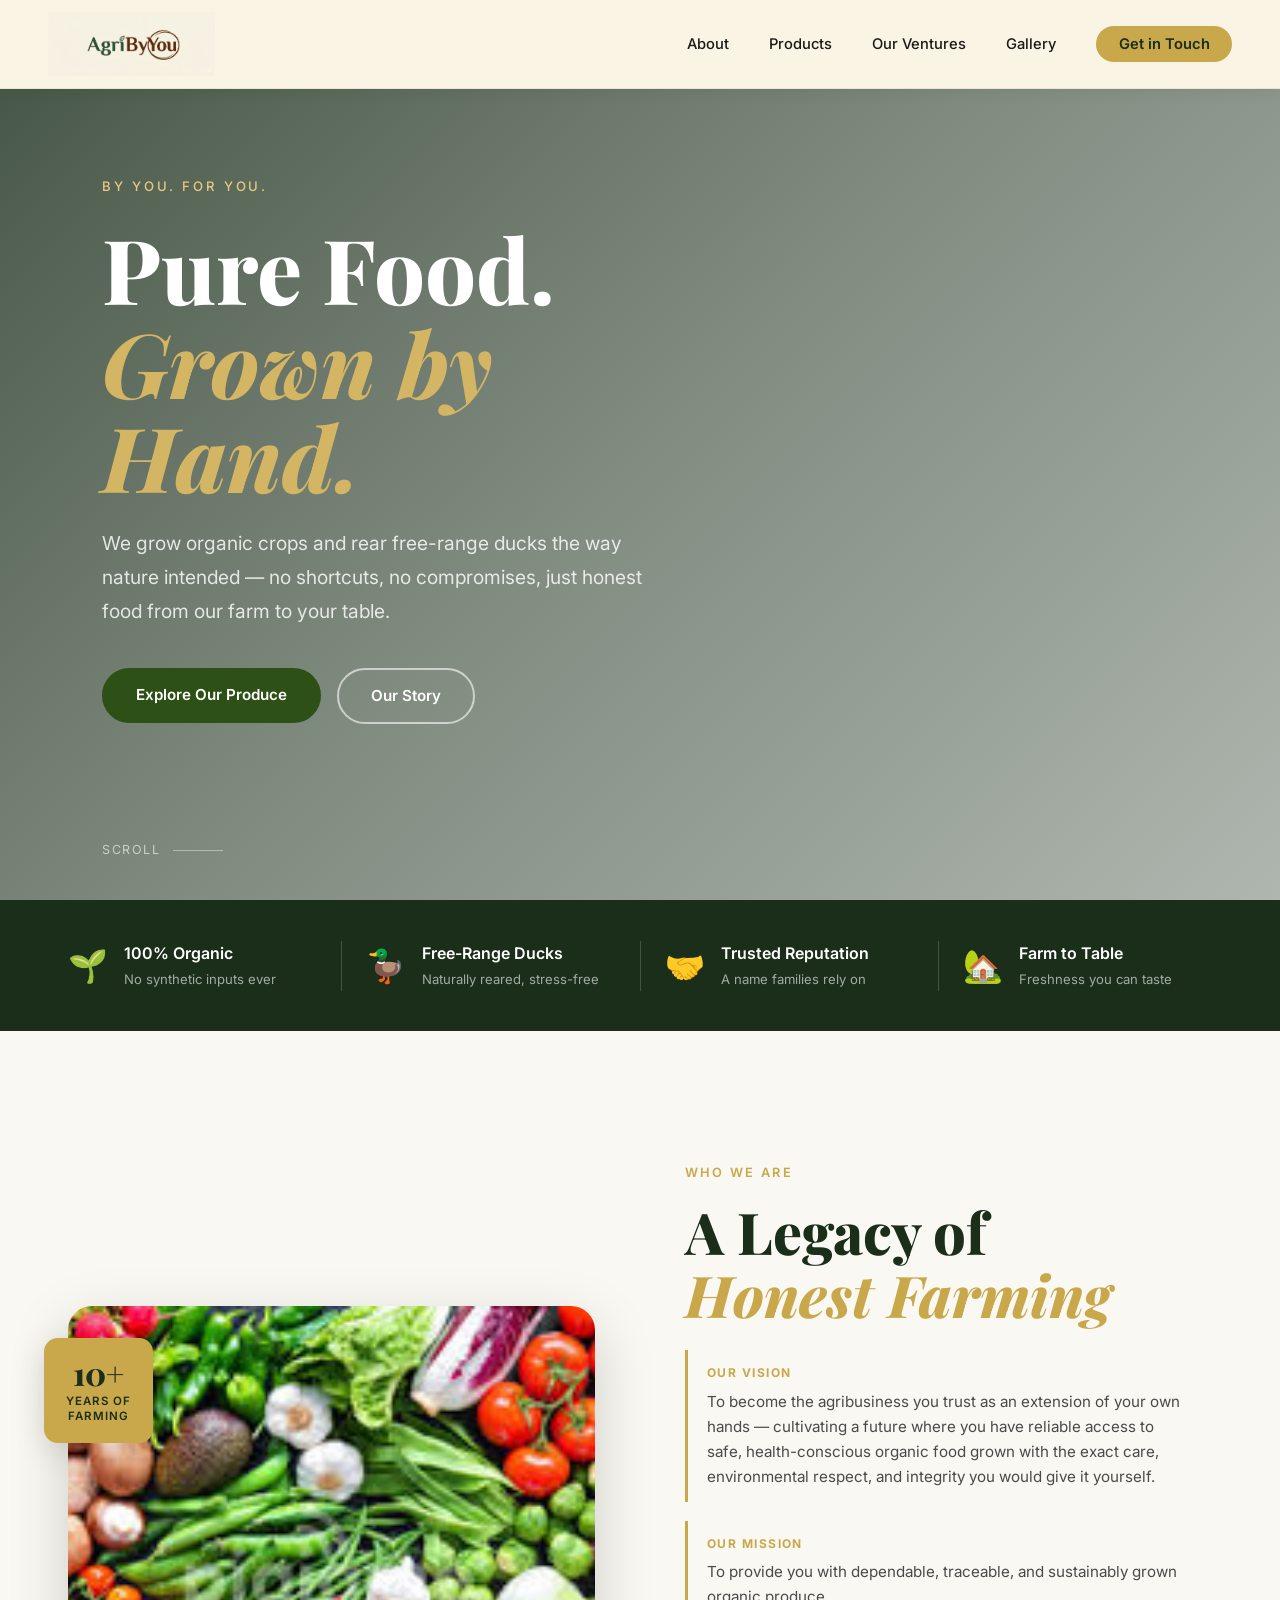
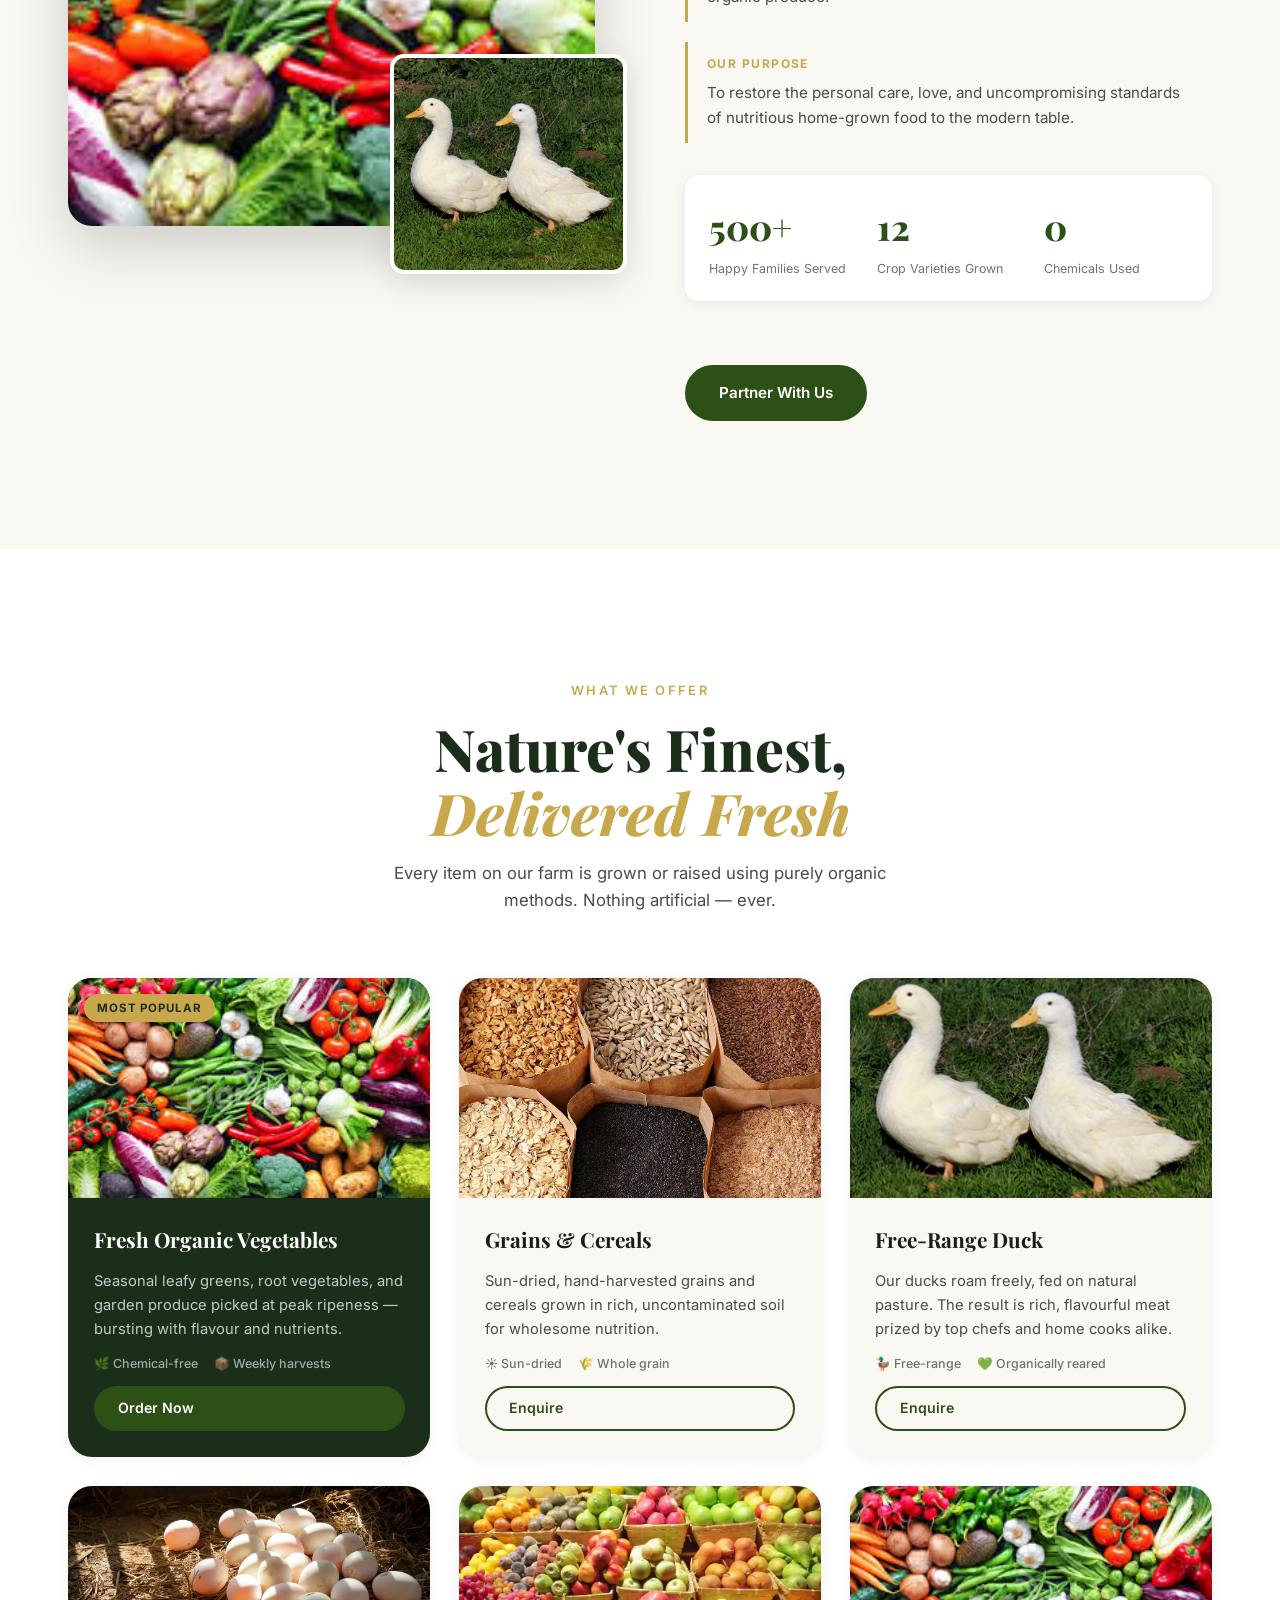
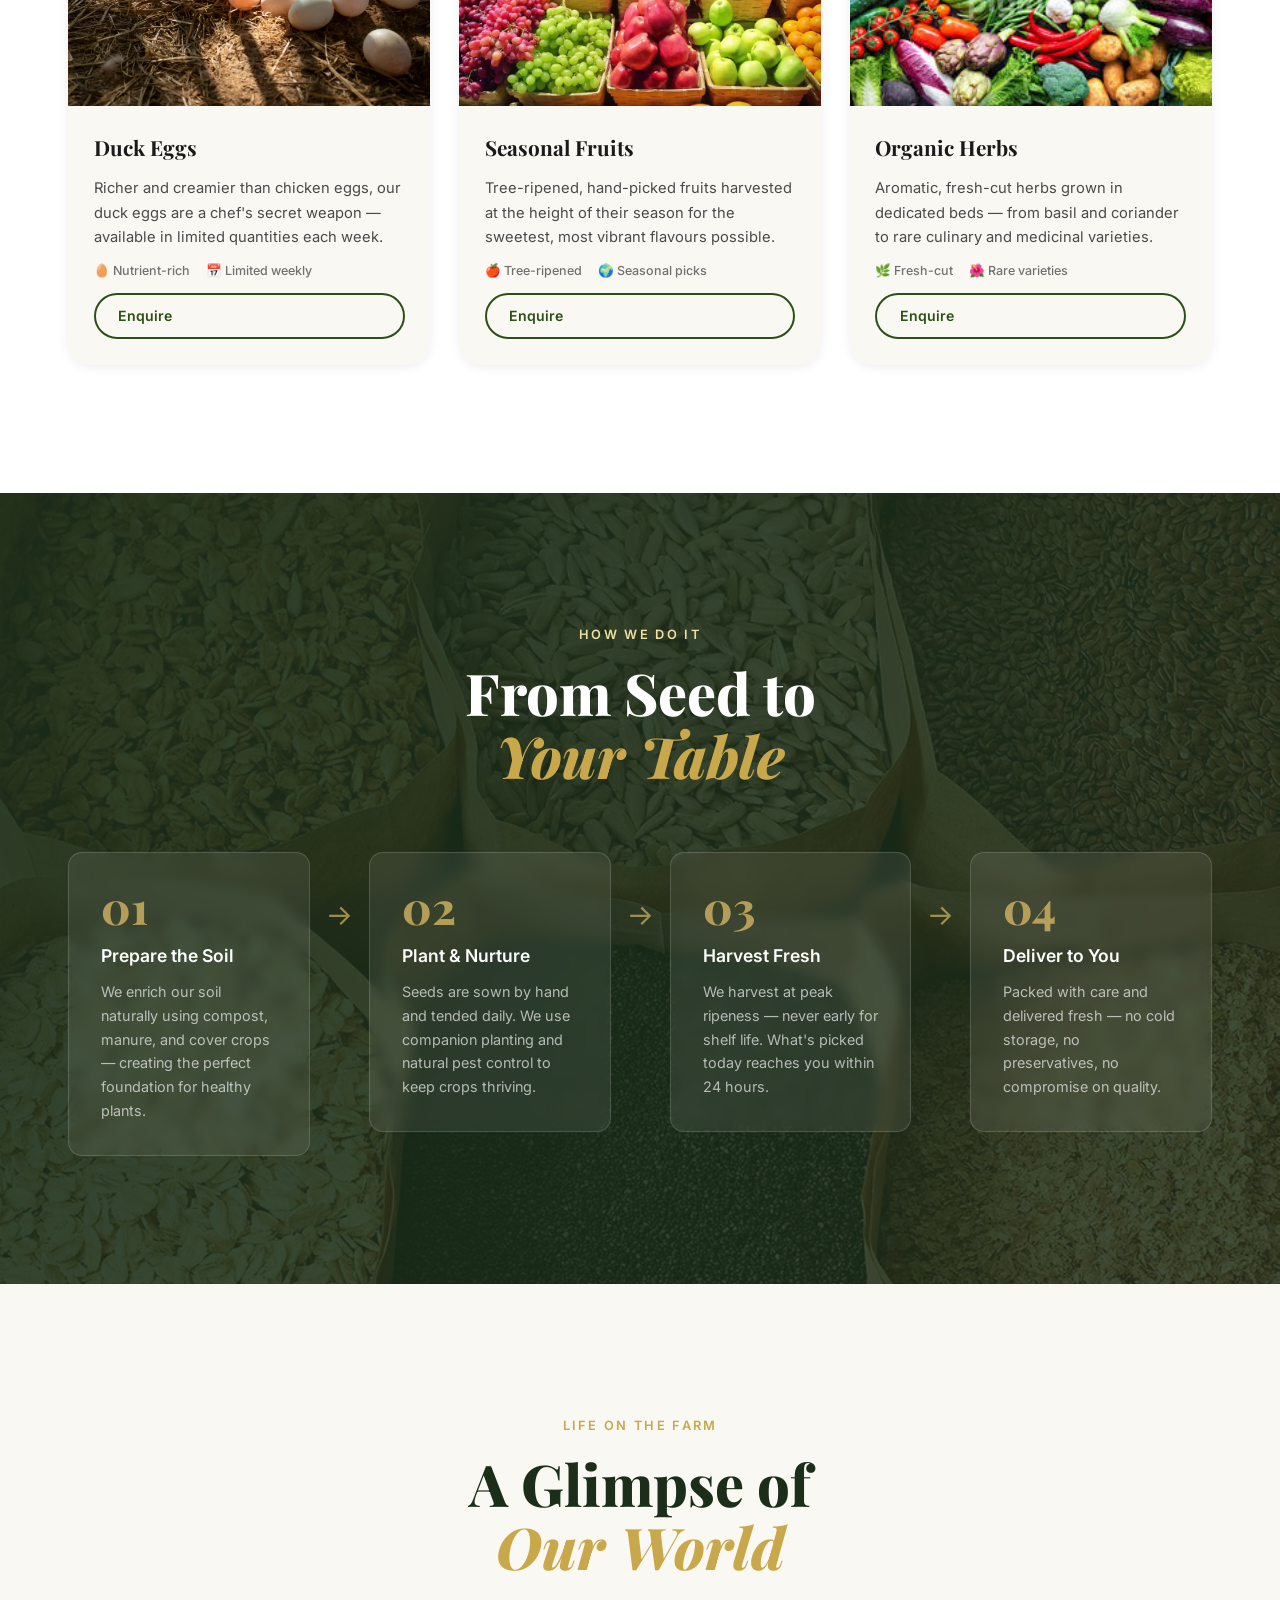
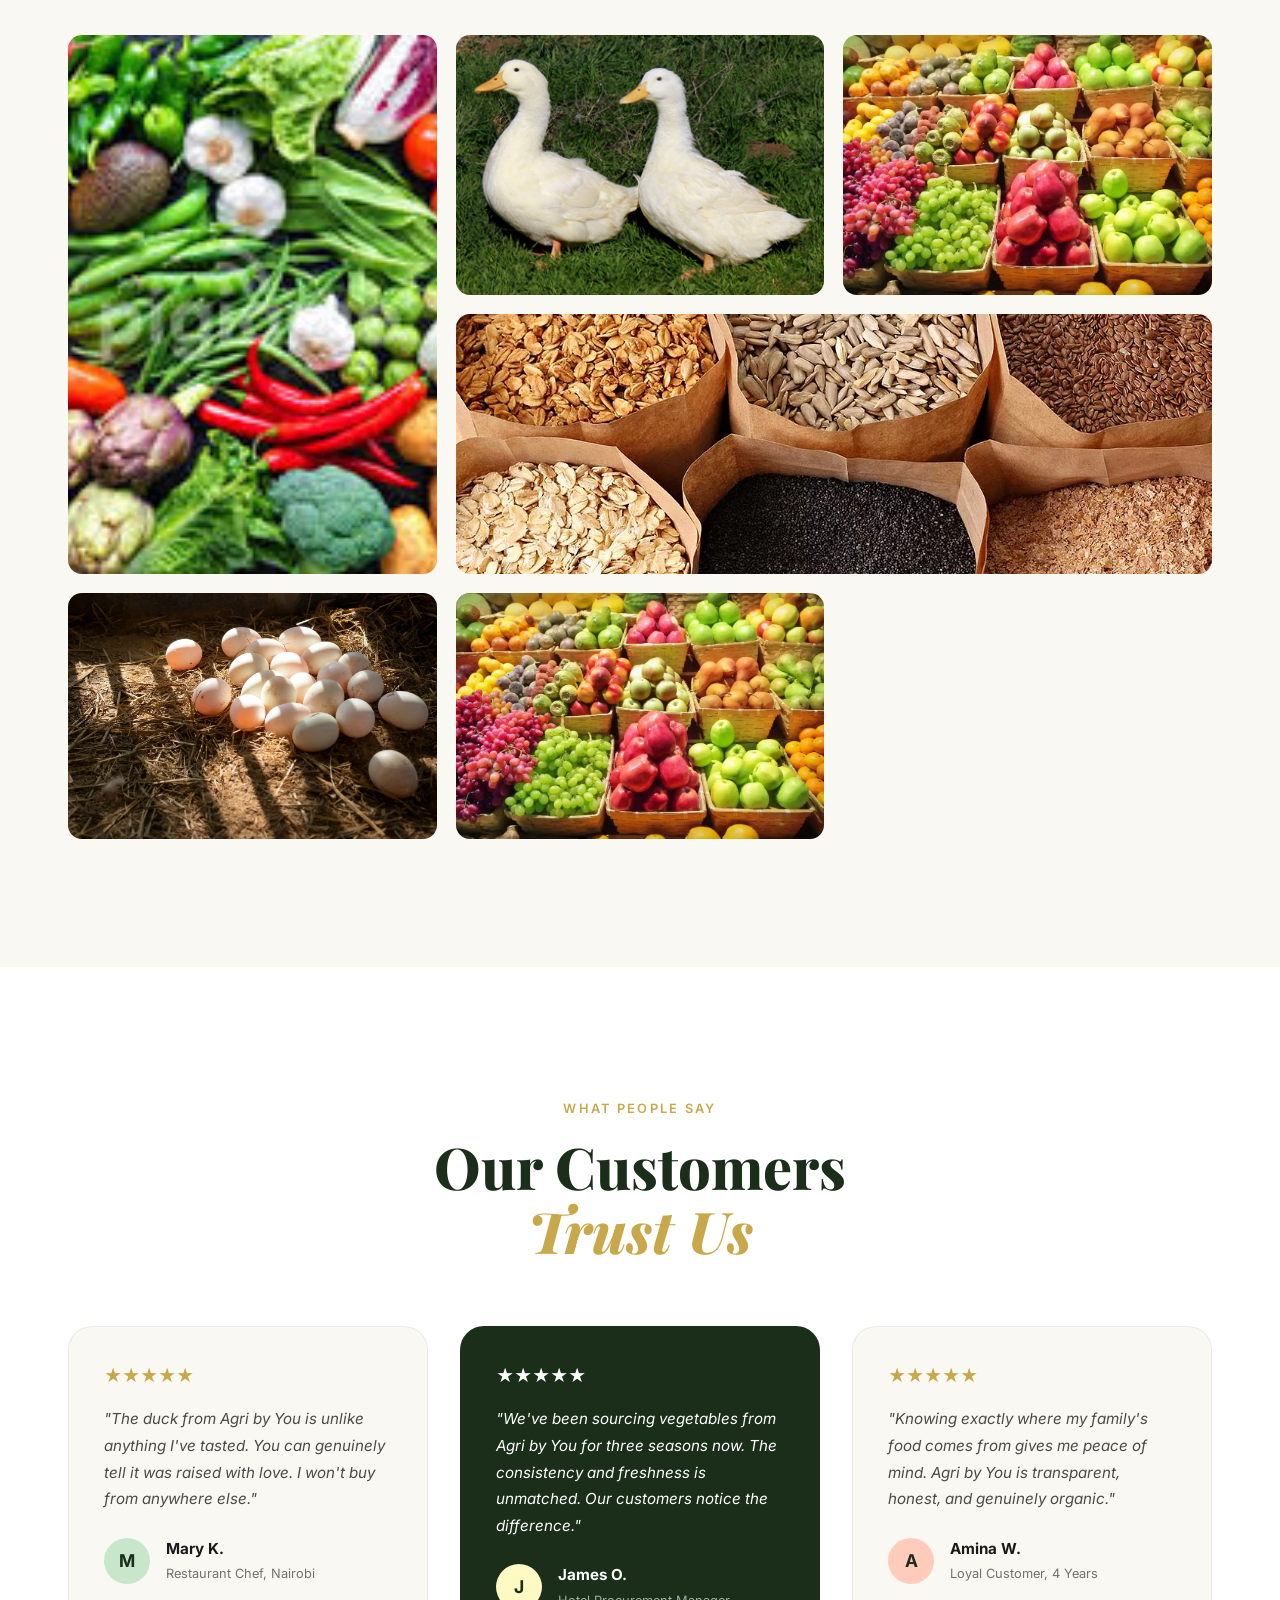
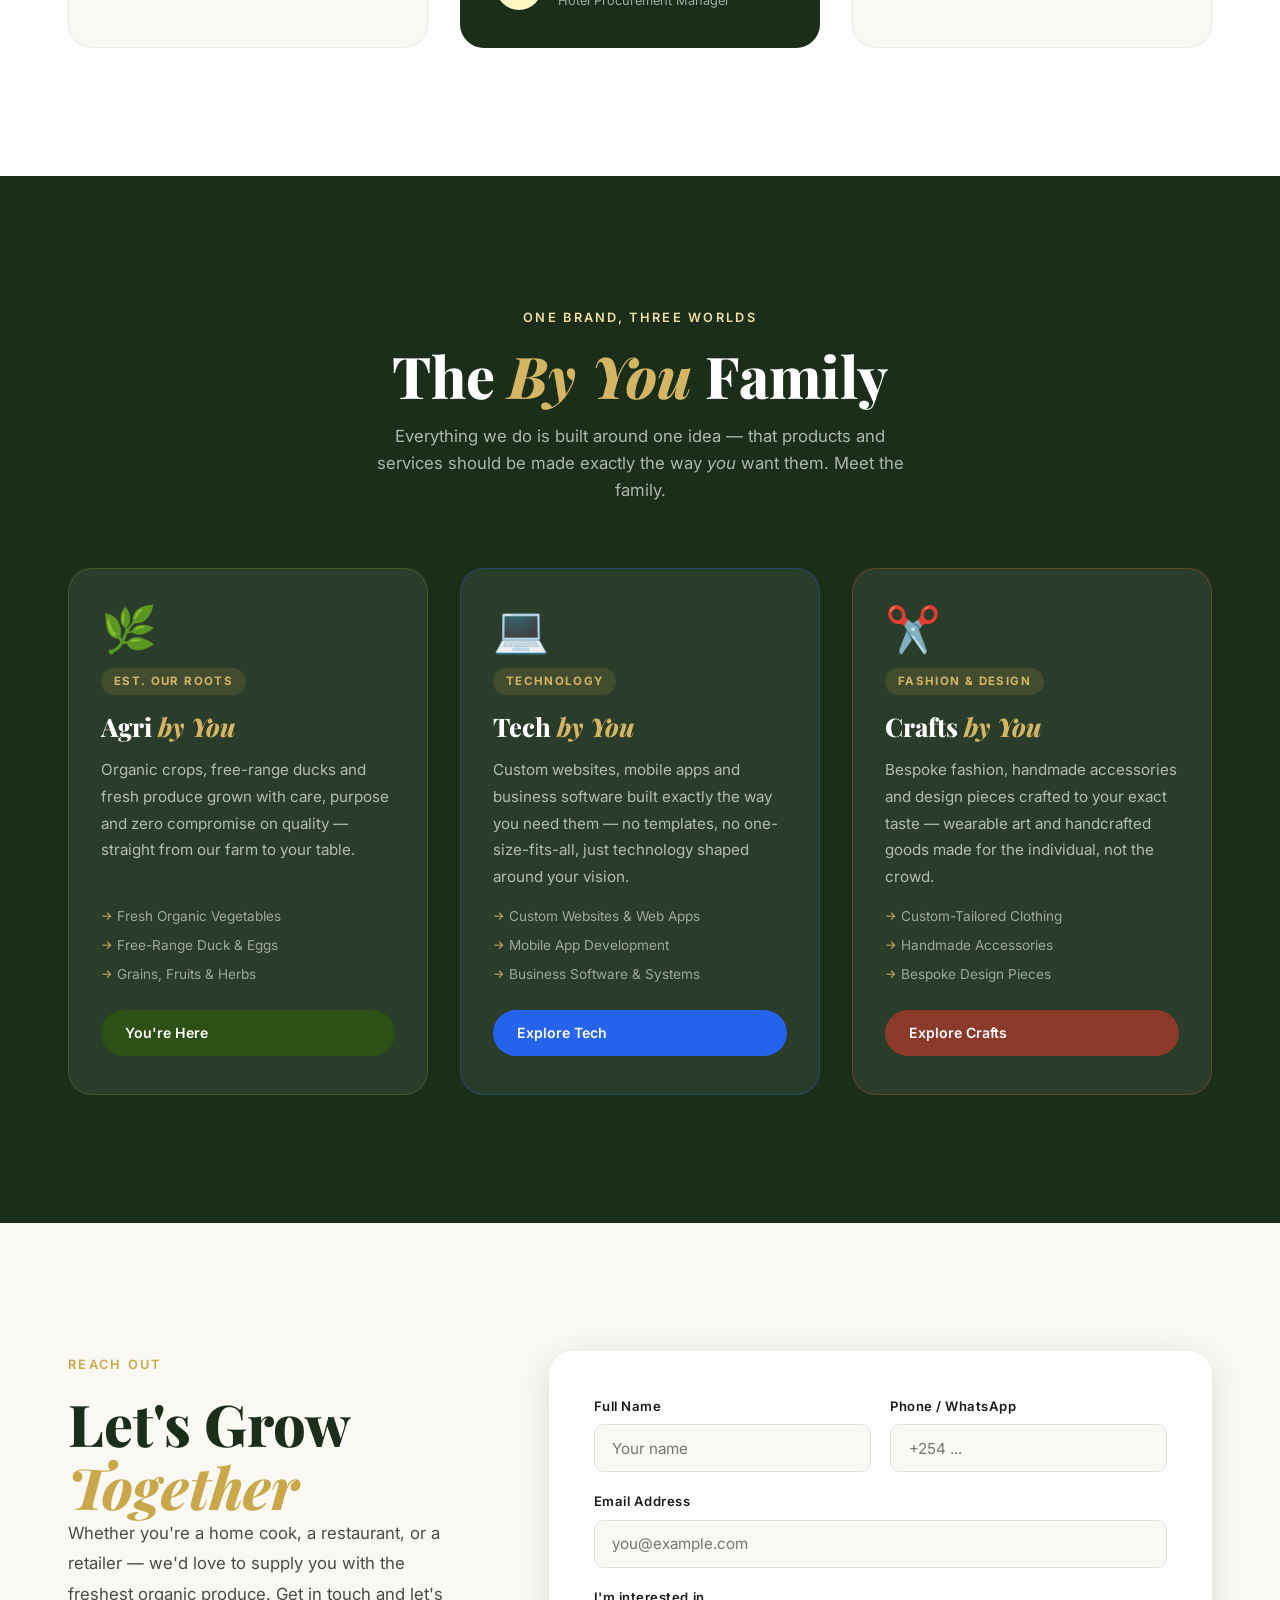
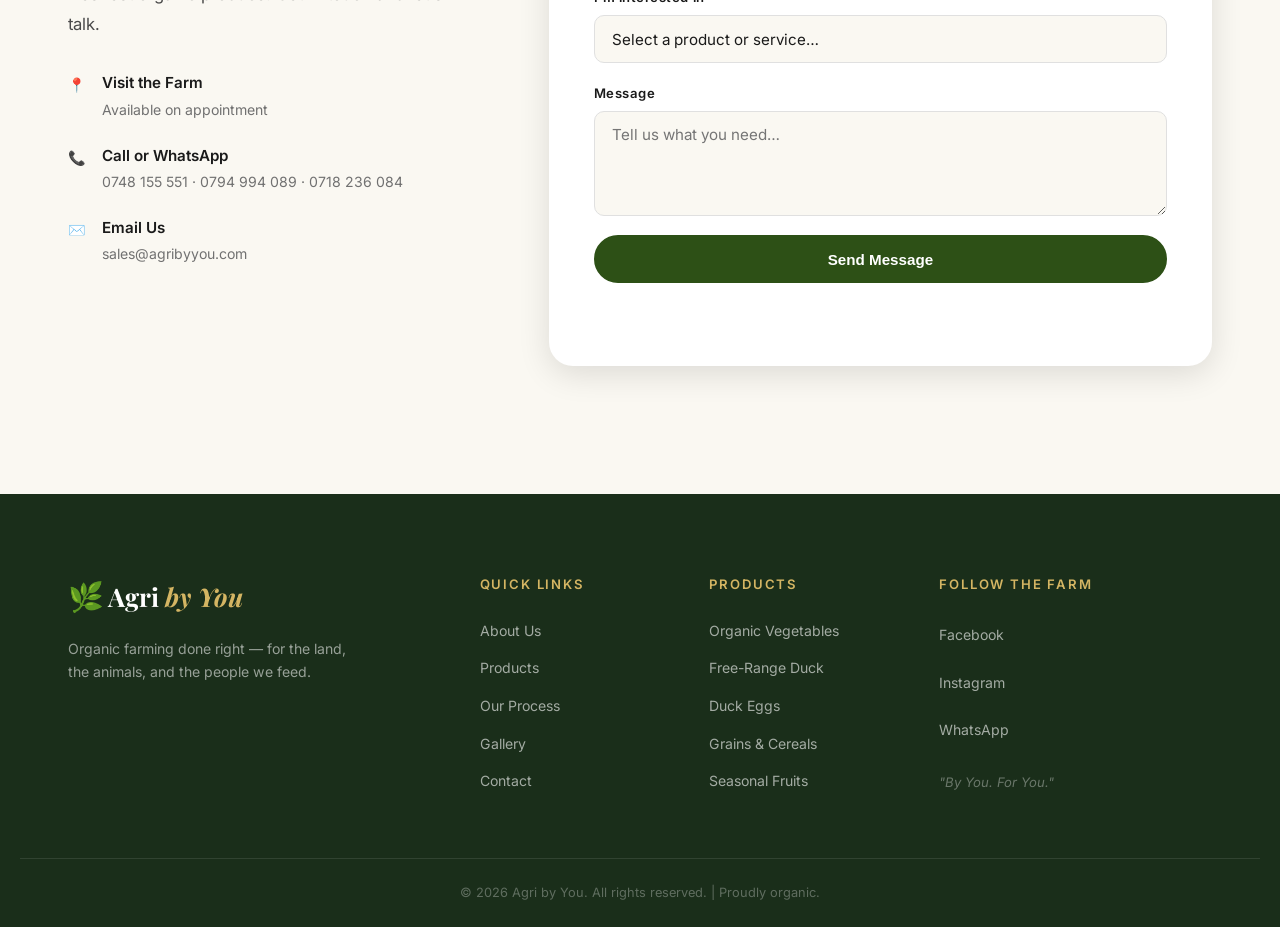
==== index.html @ 38dea514 "Add brand details: slogan, vision, mission, purpose in About section" ====
<!DOCTYPE html>
<html lang="en">
<head>
  <meta charset="UTF-8" />
  <meta name="viewport" content="width=device-width, initial-scale=1.0" />
  <title>Agri by You | Organic Farm — Fresh Vegetables, Free-Range Duck & Eggs Kenya</title>
  <meta name="description" content="Agri by You is Kenya's trusted organic farm. We grow fresh vegetables, rear free-range ducks and produce organic eggs, grains and fruits — no chemicals, farm to table." />
  <meta name="keywords" content="Agri by You, agribyyou, agri-by-you, agri by you farm, agri by you Kenya, agriculture, agricultural farm, agribusiness, farming, farmers, organic farming, organic farmers, organic farm Kenya, organic farm, organic produce, organic food, organic vegetables Kenya, organic vegetables, fresh vegetables Kenya, fresh vegetables, free range ducks, free range ducks Kenya, duck farming, duck rearing, ducks for sale Kenya, duck eggs, duck eggs Kenya, organic eggs, fresh eggs, organic grains Kenya, organic grains, grains and cereals, cereals Kenya, organic cereals, seasonal fruits Kenya, seasonal fruits, organic fruits, fresh fruits Kenya, organic herbs Kenya, organic herbs, fresh herbs, farm to table, farm to table Kenya, chemical free food, natural farming, sustainable farming, sustainable agriculture, green farming, eco farming, healthy food Kenya, fresh produce Kenya, fresh produce, local farm Kenya, local produce, small scale farming, agro farming, crop farming, livestock farming, horticultural farming, horticulture Kenya, vegetable farm Kenya, poultry farming, duck poultry, free range poultry, organic poultry Kenya, wholesale vegetables Kenya, wholesale produce Kenya, farm fresh Kenya, farm fresh produce, buy organic Kenya, buy fresh vegetables Kenya, order vegetables online Kenya, order duck online Kenya" />
  <meta name="author" content="Agri by You" />
  <meta name="robots" content="index, follow" />
  <link rel="canonical" href="https://agribyyou.com/" />

  <!-- Open Graph (Facebook, WhatsApp, LinkedIn previews) -->
  <meta property="og:type" content="website" />
  <meta property="og:url" content="https://agribyyou.com/" />
  <meta property="og:title" content="Agri by You | Organic Farm Kenya" />
  <meta property="og:description" content="Agri by You — Kenya's trusted organic farm. Fresh vegetables, free-range ducks, duck eggs, grains and fruits. 100% chemical-free, farm to table." />
  <meta property="og:image" content="https://agribyyou.com/images/veges.jpeg" />
  <meta property="og:locale" content="en_KE" />
  <meta property="og:site_name" content="Agri by You" />

  <!-- Twitter Card -->
  <meta name="twitter:card" content="summary_large_image" />
  <meta name="twitter:title" content="Agri by You | Organic Farm Kenya" />
  <meta name="twitter:description" content="Agri by You — Kenya's trusted organic farm. Fresh vegetables, free-range ducks, duck eggs and more. 100% chemical-free." />
  <meta name="twitter:image" content="https://agribyyou.com/images/veges.jpeg" />

  <!-- Structured Data: Local Business -->
  <script type="application/ld+json">
  {
    "@context": "https://schema.org",
    "@type": "LocalBusiness",
    "name": "Agri by You",
    "alternateName": "agribyyou",
    "description": "Agri by You is a trusted organic farm in Kenya growing fresh vegetables, rearing free-range ducks and producing organic eggs, grains and seasonal fruits.",
    "url": "https://agribyyou.com",
    "logo": "https://agribyyou.com/favicon.svg",
    "image": "https://agribyyou.com/images/veges.jpeg",
    "email": "sales@agribyyou.com",
    "telephone": ["+254748155551", "+254794994089", "+254718236084"],
    "address": {
      "@type": "PostalAddress",
      "addressCountry": "KE"
    },
    "priceRange": "$$",
    "sameAs": [],
    "hasOfferCatalog": {
      "@type": "OfferCatalog",
      "name": "Agri by You Organic Produce",
      "itemListElement": [
        { "@type": "Offer", "itemOffered": { "@type": "Product", "name": "Fresh Organic Vegetables" } },
        { "@type": "Offer", "itemOffered": { "@type": "Product", "name": "Free-Range Duck" } },
        { "@type": "Offer", "itemOffered": { "@type": "Product", "name": "Duck Eggs" } },
        { "@type": "Offer", "itemOffered": { "@type": "Product", "name": "Organic Grains & Cereals" } },
        { "@type": "Offer", "itemOffered": { "@type": "Product", "name": "Seasonal Fruits" } },
        { "@type": "Offer", "itemOffered": { "@type": "Product", "name": "Organic Herbs" } }
      ]
    }
  }
  </script>

  <link rel="icon" type="image/png" sizes="32x32" href="favicon-32.png" />
  <link rel="icon" type="image/png" sizes="192x192" href="favicon-192.png" />
  <link rel="apple-touch-icon" sizes="180x180" href="favicon.png" />
  <link rel="stylesheet" href="style.css" />
  <link rel="preconnect" href="https://fonts.googleapis.com" />
  <link rel="preconnect" href="https://fonts.gstatic.com" crossorigin />
  <link href="https://fonts.googleapis.com/css2?family=Playfair+Display:ital,wght@0,400;0,600;0,800;1,400&family=Inter:wght@300;400;500;600&display=swap" rel="stylesheet" />
</head>
<body>

  <!-- ── NAVIGATION ── -->
  <nav id="navbar">
    <div class="nav-inner">
      <a href="#" class="logo">
        <img src="images/logo.png" alt="AgriByYou Logo" class="nav-logo-img" />
      </a>
      <ul class="nav-links">
        <li><a href="#about">About</a></li>
        <li><a href="#products">Products</a></li>
        <li><a href="#ventures">Our Ventures</a></li>
        <li><a href="#gallery">Gallery</a></li>
        <li><a href="#contact" class="nav-cta">Get in Touch</a></li>
      </ul>
      <button class="hamburger" id="hamburger" aria-label="Menu">
        <span></span><span></span><span></span>
      </button>
    </div>
  </nav>

  <!-- ── HERO ── -->
  <header class="hero">
    <div class="hero-bg">
      <img src="https://images.unsplash.com/photo-1500382017468-9049fed747ef?w=1800&q=80" alt="Farm landscape at golden hour" class="hero-img" />
      <div class="hero-overlay"></div>
    </div>
    <div class="hero-content">
      <p class="hero-eyebrow">By You. For You.</p>
      <h1 class="hero-title">
        Pure Food.<br />
        <em>Grown by Hand.</em>
      </h1>
      <p class="hero-sub">
        We grow organic crops and rear free-range ducks the way nature intended —
        no shortcuts, no compromises, just honest food from our farm to your table.
      </p>
      <div class="hero-actions">
        <a href="#products" class="btn btn-primary">Explore Our Produce</a>
        <a href="#about" class="btn btn-ghost">Our Story</a>
      </div>
    </div>
    <div class="hero-scroll-hint">
      <span>Scroll</span>
      <div class="scroll-line"></div>
    </div>
  </header>

  <!-- ── TRUST BAND ── -->
  <section class="trust-band">
    <div class="container trust-inner">
      <div class="trust-item">
        <div class="trust-icon">🌱</div>
        <div>
          <strong>100% Organic</strong>
          <span>No synthetic inputs ever</span>
        </div>
      </div>
      <div class="trust-divider"></div>
      <div class="trust-item">
        <div class="trust-icon">🦆</div>
        <div>
          <strong>Free-Range Ducks</strong>
          <span>Naturally reared, stress-free</span>
        </div>
      </div>
      <div class="trust-divider"></div>
      <div class="trust-item">
        <div class="trust-icon">🤝</div>
        <div>
          <strong>Trusted Reputation</strong>
          <span>A name families rely on</span>
        </div>
      </div>
      <div class="trust-divider"></div>
      <div class="trust-item">
        <div class="trust-icon">🏡</div>
        <div>
          <strong>Farm to Table</strong>
          <span>Freshness you can taste</span>
        </div>
      </div>
    </div>
  </section>

  <!-- ── ABOUT ── -->
  <section class="about section" id="about">
    <div class="container about-grid">
      <div class="about-images">
        <div class="img-stack">
          <img src="images/veges.jpeg" alt="Lush crop fields" class="img-main" />
          <img src="images/ducks.jpg" alt="Ducks on the farm" class="img-accent" />
          <div class="img-badge">
            <span class="badge-num">10+</span>
            <span class="badge-label">Years of<br/>Farming</span>
          </div>
        </div>
      </div>
      <div class="about-text">
        <p class="section-label">Who We Are</p>
        <h2 class="section-title">A Legacy of<br /><em>Honest Farming</em></h2>
        <div class="mvp-blocks">
          <div class="mvp-block">
            <span class="mvp-label">Our Vision</span>
            <p>To become the agribusiness you trust as an extension of your own hands — cultivating a future where you have reliable access to safe, health-conscious organic food grown with the exact care, environmental respect, and integrity you would give it yourself.</p>
          </div>
          <div class="mvp-block">
            <span class="mvp-label">Our Mission</span>
            <p>To provide you with dependable, traceable, and sustainably grown organic produce.</p>
          </div>
          <div class="mvp-block">
            <span class="mvp-label">Our Purpose</span>
            <p>To restore the personal care, love, and uncompromising standards of nutritious home-grown food to the modern table.</p>
          </div>
        </div>
        <div class="about-stats">
          <div class="stat">
            <span class="stat-num">500+</span>
            <span class="stat-label">Happy Families Served</span>
          </div>
          <div class="stat">
            <span class="stat-num">12</span>
            <span class="stat-label">Crop Varieties Grown</span>
          </div>
          <div class="stat">
            <span class="stat-num">0</span>
            <span class="stat-label">Chemicals Used</span>
          </div>
        </div>
        <a href="#contact" class="btn btn-primary mt-sm">Partner With Us</a>
      </div>
    </div>
  </section>

  <!-- ── PRODUCTS ── -->
  <section class="products section" id="products">
    <div class="container">
      <div class="section-header center">
        <p class="section-label">What We Offer</p>
        <h2 class="section-title">Nature's Finest,<br /><em>Delivered Fresh</em></h2>
        <p class="section-desc">
          Every item on our farm is grown or raised using purely organic methods.
          Nothing artificial — ever.
        </p>
      </div>

      <div class="products-grid">

        <div class="product-card featured">
          <div class="product-img-wrap">
            <img src="images/veges.jpeg" alt="Organic vegetables" />
            <span class="product-tag">Most Popular</span>
          </div>
          <div class="product-body">
            <h3>Fresh Organic Vegetables</h3>
            <p>Seasonal leafy greens, root vegetables, and garden produce picked at peak ripeness — bursting with flavour and nutrients.</p>
            <div class="product-meta">
              <span>🌿 Chemical-free</span>
              <span>📦 Weekly harvests</span>
            </div>
            <a href="#contact" class="btn btn-primary sm">Order Now</a>
          </div>
        </div>

        <div class="product-card">
          <div class="product-img-wrap">
            <img src="images/grains.webp" alt="Fresh organic grain and cereals" />
          </div>
          <div class="product-body">
            <h3>Grains & Cereals</h3>
            <p>Sun-dried, hand-harvested grains and cereals grown in rich, uncontaminated soil for wholesome nutrition.</p>
            <div class="product-meta">
              <span>☀️ Sun-dried</span>
              <span>🌾 Whole grain</span>
            </div>
            <a href="#contact" class="btn btn-outline sm">Enquire</a>
          </div>
        </div>

        <div class="product-card">
          <div class="product-img-wrap">
            <img src="images/ducks.jpg" alt="Free-range ducks" />
          </div>
          <div class="product-body">
            <h3>Free-Range Duck</h3>
            <p>Our ducks roam freely, fed on natural pasture. The result is rich, flavourful meat prized by top chefs and home cooks alike.</p>
            <div class="product-meta">
              <span>🦆 Free-range</span>
              <span>💚 Organically reared</span>
            </div>
            <a href="#contact" class="btn btn-outline sm">Enquire</a>
          </div>
        </div>

        <div class="product-card">
          <div class="product-img-wrap">
            <img src="images/eggs.webp" alt="Fresh duck eggs" />
          </div>
          <div class="product-body">
            <h3>Duck Eggs</h3>
            <p>Richer and creamier than chicken eggs, our duck eggs are a chef's secret weapon — available in limited quantities each week.</p>
            <div class="product-meta">
              <span>🥚 Nutrient-rich</span>
              <span>📅 Limited weekly</span>
            </div>
            <a href="#contact" class="btn btn-outline sm">Enquire</a>
          </div>
        </div>

        <div class="product-card">
          <div class="product-img-wrap">
            <img src="images/fruits.webp" alt="Fresh fruit harvest" />
          </div>
          <div class="product-body">
            <h3>Seasonal Fruits</h3>
            <p>Tree-ripened, hand-picked fruits harvested at the height of their season for the sweetest, most vibrant flavours possible.</p>
            <div class="product-meta">
              <span>🍎 Tree-ripened</span>
              <span>🌍 Seasonal picks</span>
            </div>
            <a href="#contact" class="btn btn-outline sm">Enquire</a>
          </div>
        </div>

        <div class="product-card">
          <div class="product-img-wrap">
            <img src="images/veges.jpeg" alt="Organic herbs" />
          </div>
          <div class="product-body">
            <h3>Organic Herbs</h3>
            <p>Aromatic, fresh-cut herbs grown in dedicated beds — from basil and coriander to rare culinary and medicinal varieties.</p>
            <div class="product-meta">
              <span>🌿 Fresh-cut</span>
              <span>🌺 Rare varieties</span>
            </div>
            <a href="#contact" class="btn btn-outline sm">Enquire</a>
          </div>
        </div>

      </div>
    </div>
  </section>

  <!-- ── PROCESS ── -->
  <section class="process section" id="process">
    <div class="process-bg">
      <img src="images/grains.webp" alt="Farm field rows" />
      <div class="process-overlay"></div>
    </div>
    <div class="container process-inner">
      <div class="section-header center light">
        <p class="section-label">How We Do It</p>
        <h2 class="section-title">From Seed to<br /><em>Your Table</em></h2>
      </div>
      <div class="steps">
        <div class="step">
          <div class="step-number">01</div>
          <h3>Prepare the Soil</h3>
          <p>We enrich our soil naturally using compost, manure, and cover crops — creating the perfect foundation for healthy plants.</p>
        </div>
        <div class="step-arrow">→</div>
        <div class="step">
          <div class="step-number">02</div>
          <h3>Plant & Nurture</h3>
          <p>Seeds are sown by hand and tended daily. We use companion planting and natural pest control to keep crops thriving.</p>
        </div>
        <div class="step-arrow">→</div>
        <div class="step">
          <div class="step-number">03</div>
          <h3>Harvest Fresh</h3>
          <p>We harvest at peak ripeness — never early for shelf life. What's picked today reaches you within 24 hours.</p>
        </div>
        <div class="step-arrow">→</div>
        <div class="step">
          <div class="step-number">04</div>
          <h3>Deliver to You</h3>
          <p>Packed with care and delivered fresh — no cold storage, no preservatives, no compromise on quality.</p>
        </div>
      </div>
    </div>
  </section>

  <!-- ── GALLERY ── -->
  <section class="gallery section" id="gallery">
    <div class="container">
      <div class="section-header center">
        <p class="section-label">Life on the Farm</p>
        <h2 class="section-title">A Glimpse of<br /><em>Our World</em></h2>
      </div>
      <div class="gallery-grid">
        <div class="gallery-item tall">
          <img src="images/veges.jpeg" alt="Farm fields at sunrise" />
          <div class="gallery-overlay"><span>Sunrise Fields</span></div>
        </div>
        <div class="gallery-item">
          <img src="images/ducks.jpg" alt="Ducks in the pond" />
          <div class="gallery-overlay"><span>Duck Ponds</span></div>
        </div>
        <div class="gallery-item">
          <img src="images/fruits.webp" alt="Harvesting vegetables" />
          <div class="gallery-overlay"><span>Harvest Day</span></div>
        </div>
        <div class="gallery-item wide">
          <img src="images/grains.webp" alt="Lush green crops" />
          <div class="gallery-overlay"><span>Lush Crops</span></div>
        </div>
        <div class="gallery-item">
          <img src="images/eggs.webp" alt="Herb garden" />
          <div class="gallery-overlay"><span>Herb Gardens</span></div>
        </div>
        <div class="gallery-item">
          <img src="images/fruits.webp" alt="Fresh produce" />
          <div class="gallery-overlay"><span>Fresh Produce</span></div>
        </div>
      </div>
    </div>
  </section>

  <!-- ── TESTIMONIALS ── -->
  <section class="testimonials section">
    <div class="container">
      <div class="section-header center">
        <p class="section-label">What People Say</p>
        <h2 class="section-title">Our Customers<br /><em>Trust Us</em></h2>
      </div>
      <div class="testimonials-grid">
        <div class="testimonial-card">
          <div class="stars">★★★★★</div>
          <p>"The duck from Agri by You is unlike anything I've tasted. You can genuinely tell it was raised with love. I won't buy from anywhere else."</p>
          <div class="testimonial-author">
            <div class="author-avatar" style="background:#c8e6c9">M</div>
            <div>
              <strong>Mary K.</strong>
              <span>Restaurant Chef, Nairobi</span>
            </div>
          </div>
        </div>
        <div class="testimonial-card featured-quote">
          <div class="stars">★★★★★</div>
          <p>"We've been sourcing vegetables from Agri by You for three seasons now. The consistency and freshness is unmatched. Our customers notice the difference."</p>
          <div class="testimonial-author">
            <div class="author-avatar" style="background:#fff9c4">J</div>
            <div>
              <strong>James O.</strong>
              <span>Hotel Procurement Manager</span>
            </div>
          </div>
        </div>
        <div class="testimonial-card">
          <div class="stars">★★★★★</div>
          <p>"Knowing exactly where my family's food comes from gives me peace of mind. Agri by You is transparent, honest, and genuinely organic."</p>
          <div class="testimonial-author">
            <div class="author-avatar" style="background:#ffccbc">A</div>
            <div>
              <strong>Amina W.</strong>
              <span>Loyal Customer, 4 Years</span>
            </div>
          </div>
        </div>
      </div>
    </div>
  </section>

  <!-- ── THE BY YOU FAMILY ── -->
  <section class="ventures section" id="ventures">
    <div class="container">
      <div class="section-header center">
        <p class="section-label">One Brand, Three Worlds</p>
        <h2 class="section-title">The <em>By You</em> Family</h2>
        <p class="section-desc">Everything we do is built around one idea — that products and services should be made exactly the way <em>you</em> want them. Meet the family.</p>
      </div>
      <div class="ventures-grid">

        <div class="venture-card agri-card">
          <div class="venture-icon">🌿</div>
          <div class="venture-tag">Est. Our Roots</div>
          <h3>Agri <em>by You</em></h3>
          <p>Organic crops, free-range ducks and fresh produce grown with care, purpose and zero compromise on quality — straight from our farm to your table.</p>
          <ul class="venture-list">
            <li>Fresh Organic Vegetables</li>
            <li>Free-Range Duck & Eggs</li>
            <li>Grains, Fruits & Herbs</li>
          </ul>
          <a href="#about" class="btn btn-primary sm">You're Here</a>
        </div>

        <div class="venture-card tech-card">
          <div class="venture-icon">💻</div>
          <div class="venture-tag">Technology</div>
          <h3>Tech <em>by You</em></h3>
          <p>Custom websites, mobile apps and business software built exactly the way you need them — no templates, no one-size-fits-all, just technology shaped around your vision.</p>
          <ul class="venture-list">
            <li>Custom Websites & Web Apps</li>
            <li>Mobile App Development</li>
            <li>Business Software & Systems</li>
          </ul>
          <a href="tech.html" class="btn btn-tech sm">Explore Tech</a>
        </div>

        <div class="venture-card crafts-card">
          <div class="venture-icon">✂️</div>
          <div class="venture-tag">Fashion & Design</div>
          <h3>Crafts <em>by You</em></h3>
          <p>Bespoke fashion, handmade accessories and design pieces crafted to your exact taste — wearable art and handcrafted goods made for the individual, not the crowd.</p>
          <ul class="venture-list">
            <li>Custom-Tailored Clothing</li>
            <li>Handmade Accessories</li>
            <li>Bespoke Design Pieces</li>
          </ul>
          <a href="crafts.html" class="btn btn-crafts sm">Explore Crafts</a>
        </div>

      </div>
    </div>
  </section>

  <!-- ── CONTACT ── -->
  <section class="contact section" id="contact">
    <div class="container contact-grid">
      <div class="contact-info">
        <p class="section-label">Reach Out</p>
        <h2 class="section-title">Let's Grow<br /><em>Together</em></h2>
        <p class="body-text">Whether you're a home cook, a restaurant, or a retailer — we'd love to supply you with the freshest organic produce. Get in touch and let's talk.</p>
        <div class="contact-details">
          <div class="contact-item">
            <span class="c-icon">📍</span>
            <div>
              <strong>Visit the Farm</strong>
              <span>Available on appointment</span>
            </div>
          </div>
          <div class="contact-item">
            <span class="c-icon">📞</span>
            <div>
              <strong>Call or WhatsApp</strong>
              <span>0748 155 551 · 0794 994 089 · 0718 236 084</span>
            </div>
          </div>
          <div class="contact-item">
            <span class="c-icon">✉️</span>
            <div>
              <strong>Email Us</strong>
              <span>sales@agribyyou.com</span>
            </div>
          </div>
        </div>
      </div>
      <form class="contact-form" id="contactForm" action="https://formspree.io/f/mjgdalbr" method="POST">
        <input type="hidden" name="_replyto" id="replyto" />
        <input type="text" name="_gotcha" style="display:none" />
        <div class="form-row">
          <div class="form-group">
            <label for="name">Full Name</label>
            <input type="text" id="name" name="Full Name" placeholder="Your name" required />
          </div>
          <div class="form-group">
            <label for="phone">Phone / WhatsApp</label>
            <input type="tel" id="phone" name="Phone / WhatsApp" placeholder="+254 ..." />
          </div>
        </div>
        <div class="form-group">
          <label for="email">Email Address</label>
          <input type="email" id="email" name="Email" placeholder="you@example.com" required />
        </div>
        <div class="form-group">
          <label for="interest">I'm interested in</label>
          <select id="interest" name="Interested In">
            <option value="">Select a product or service…</option>
            <optgroup label="🌿 AgriByYou">
              <option>Fresh Vegetables</option>
              <option>Grains & Cereals</option>
              <option>Free-Range Duck</option>
              <option>Duck Eggs</option>
              <option>Seasonal Fruits</option>
              <option>Organic Herbs</option>
              <option>Wholesale / Bulk Order</option>
            </optgroup>
            <optgroup label="💻 TechByYou">
              <option>Custom Website</option>
              <option>Mobile App</option>
              <option>Business Software / System</option>
              <option>Dashboard & Analytics</option>
              <option>Automation & AI</option>
              <option>IT Consultation</option>
            </optgroup>
            <optgroup label="✂️ CraftsByYou">
              <option>Custom-Tailored Clothing</option>
              <option>Handmade Accessories</option>
              <option>Bespoke Fashion Design</option>
              <option>Interior Design Pieces</option>
              <option>Personalised Gift</option>
              <option>Limited Collection</option>
            </optgroup>
          </select>
        </div>
        <div class="form-group">
          <label for="message">Message</label>
          <textarea id="message" name="Message" rows="4" placeholder="Tell us what you need…"></textarea>
        </div>
        <button type="submit" class="btn btn-primary full">Send Message</button>
        <p class="form-note" id="formMsg"></p>
      </form>
    </div>
  </section>

  <!-- ── FOOTER ── -->
  <footer class="footer">
    <div class="container footer-inner">
      <div class="footer-brand">
        <span class="logo-leaf">🌿</span>
        <span class="logo-text">Agri <em>by You</em></span>
        <p>Organic farming done right — for the land, the animals, and the people we feed.</p>
      </div>
      <div class="footer-links">
        <h4>Quick Links</h4>
        <ul>
          <li><a href="#about">About Us</a></li>
          <li><a href="#products">Products</a></li>
          <li><a href="#process">Our Process</a></li>
          <li><a href="#gallery">Gallery</a></li>
          <li><a href="#contact">Contact</a></li>
        </ul>
      </div>
      <div class="footer-links">
        <h4>Products</h4>
        <ul>
          <li><a href="#products">Organic Vegetables</a></li>
          <li><a href="#products">Free-Range Duck</a></li>
          <li><a href="#products">Duck Eggs</a></li>
          <li><a href="#products">Grains & Cereals</a></li>
          <li><a href="#products">Seasonal Fruits</a></li>
        </ul>
      </div>
      <div class="footer-social">
        <h4>Follow the Farm</h4>
        <div class="social-links">
          <a href="#" class="social-btn">Facebook</a>
          <a href="#" class="social-btn">Instagram</a>
          <a href="#" class="social-btn">WhatsApp</a>
        </div>
        <p class="footer-tagline">"By You. For You."</p>
      </div>
    </div>
    <div class="footer-bottom">
      <p>© 2026 Agri by You. All rights reserved. | Proudly organic.</p>
    </div>
  </footer>

  <script src="script.js"></script>
</body>
</html>
---- style.css ----
/* ═══════════════════════════════════════════
   AGRI BY YOU — Premium Stylesheet
═══════════════════════════════════════════ */

/* ── TOKENS ── */
:root {
  --green-900: #1a2e1a;
  --green-800: #1e3a1e;
  --green-700: #2d5016;
  --green-600: #3d6b1e;
  --green-400: #5a9e2f;
  --green-200: #a8d5a2;
  --green-100: #e8f5e9;
  --gold-500:  #c9a84c;
  --gold-400:  #d4b563;
  --gold-200:  #f0dfa0;
  --cream:     #faf8f2;
  --brown-900: #2c1a0e;
  --brown-600: #6b4226;
  --text-dark: #1a1a1a;
  --text-mid:  #4a4a4a;
  --text-light:#717171;
  --white:     #ffffff;
  --shadow-sm: 0 2px 12px rgba(0,0,0,.07);
  --shadow-md: 0 8px 32px rgba(0,0,0,.12);
  --shadow-lg: 0 20px 60px rgba(0,0,0,.18);
  --radius:    14px;
  --radius-lg: 24px;
  --transition: .35s cubic-bezier(.4,0,.2,1);
}

/* ── RESET & BASE ── */
*, *::before, *::after { box-sizing: border-box; margin: 0; padding: 0; }

html {
  scroll-behavior: smooth;
  font-size: 16px;
}

body {
  font-family: 'Inter', sans-serif;
  color: var(--text-dark);
  background: var(--white);
  overflow-x: hidden;
  line-height: 1.6;
}

img { display: block; max-width: 100%; object-fit: cover; }
a   { text-decoration: none; color: inherit; }
ul  { list-style: none; }

.container {
  max-width: 1240px;
  margin: 0 auto;
  padding: 0 clamp(1rem, 5vw, 3rem);
}

.section { padding: clamp(5rem, 10vw, 9rem) 0; }

/* ── TYPOGRAPHY ── */
.section-label {
  display: inline-block;
  font-size: .8rem;
  font-weight: 600;
  letter-spacing: .18em;
  text-transform: uppercase;
  color: var(--gold-500);
  margin-bottom: 1rem;
}

.section-title {
  font-family: 'Playfair Display', serif;
  font-size: clamp(2.2rem, 4.5vw, 3.6rem);
  font-weight: 800;
  line-height: 1.1;
  color: var(--green-900);
}
.section-title em { color: var(--gold-500); font-style: italic; }

.section-desc {
  max-width: 540px;
  color: var(--text-mid);
  font-size: 1.05rem;
  margin-top: 1rem;
}

.section-header.center { text-align: center; }
.section-header.center .section-desc { margin: 1rem auto 0; }
.section-header.light .section-label { color: var(--gold-200); }
.section-header.light .section-title { color: var(--white); }

.body-text {
  color: var(--text-mid);
  font-size: 1.05rem;
  line-height: 1.8;
  margin-bottom: 1.2rem;
}

.mt-sm { margin-top: 2rem; }

/* ── BUTTONS ── */
.btn {
  display: inline-flex;
  align-items: center;
  gap: .5rem;
  padding: .85rem 2rem;
  border-radius: 50px;
  font-size: .95rem;
  font-weight: 600;
  cursor: pointer;
  border: 2px solid transparent;
  transition: var(--transition);
  white-space: nowrap;
}

.btn-primary {
  background: var(--green-700);
  color: var(--white);
  border-color: var(--green-700);
}
.btn-primary:hover {
  background: var(--green-600);
  border-color: var(--green-600);
  transform: translateY(-2px);
  box-shadow: 0 8px 24px rgba(61,107,30,.35);
}

.btn-ghost {
  background: transparent;
  color: var(--white);
  border-color: rgba(255,255,255,.6);
}
.btn-ghost:hover {
  background: rgba(255,255,255,.15);
  border-color: var(--white);
}

.btn-outline {
  background: transparent;
  color: var(--green-700);
  border-color: var(--green-700);
}
.btn-outline:hover {
  background: var(--green-700);
  color: var(--white);
  transform: translateY(-2px);
}

.btn.sm { padding: .6rem 1.4rem; font-size: .88rem; }
.btn.full { width: 100%; justify-content: center; }

/* ══════════════════════════════════════════
   NAVIGATION
══════════════════════════════════════════ */
#navbar {
  position: fixed;
  top: 0; left: 0; right: 0;
  z-index: 1000;
  background: #f9f4e3;
  border-bottom: 1px solid rgba(0,0,0,.06);
  box-shadow: 0 2px 16px rgba(0,0,0,.07);
  transition: box-shadow var(--transition);
  padding: 0 clamp(1rem, 5vw, 3rem);
}
#navbar.scrolled {
  box-shadow: 0 4px 24px rgba(0,0,0,.12);
}

.nav-inner {
  max-width: 1240px;
  margin: 0 auto;
  display: flex;
  align-items: center;
  justify-content: space-between;
  height: 88px;
}

.logo {
  display: flex;
  align-items: center;
}
.nav-logo-img {
  height: 64px;
  width: auto;
  object-fit: contain;
  transition: opacity var(--transition);
}
.nav-logo-img:hover { opacity: .85; }
.logo-leaf { font-size: 1.6rem; }
.logo-text em { color: var(--gold-400); font-style: italic; }

.nav-links {
  display: flex;
  align-items: center;
  gap: 2.5rem;
}
.nav-links a {
  color: var(--text-dark);
  font-size: .92rem;
  font-weight: 500;
  transition: color var(--transition);
  position: relative;
}
.nav-links a::after {
  content: '';
  position: absolute;
  bottom: -4px; left: 0; right: 0;
  height: 2px;
  background: var(--gold-400);
  transform: scaleX(0);
  transition: transform var(--transition);
}
.nav-links a:hover { color: var(--green-700); }
.nav-links a:hover::after { transform: scaleX(1); }

.nav-cta {
  background: var(--gold-500) !important;
  color: var(--green-900) !important;
  padding: .55rem 1.4rem;
  border-radius: 50px;
  font-weight: 600 !important;
}
.nav-cta:hover { background: var(--gold-400) !important; }
.nav-cta::after { display: none !important; }

.hamburger {
  display: none;
  flex-direction: column;
  gap: 5px;
  background: none;
  border: none;
  cursor: pointer;
  padding: 4px;
}
.hamburger span {
  display: block;
  width: 26px;
  height: 2px;
  background: var(--text-dark);
  border-radius: 2px;
  transition: var(--transition);
}

/* ══════════════════════════════════════════
   HERO
══════════════════════════════════════════ */
.hero {
  position: relative;
  height: 100vh;
  min-height: 700px;
  display: flex;
  align-items: center;
  overflow: hidden;
}

.hero-bg {
  position: absolute;
  inset: 0;
}
.hero-img {
  width: 100%; height: 100%;
  object-fit: cover;
  object-position: center;
  transform: scale(1.04);
  animation: heroZoom 12s ease-in-out infinite alternate;
}
@keyframes heroZoom {
  from { transform: scale(1.04); }
  to   { transform: scale(1.10); }
}
.hero-overlay {
  position: absolute;
  inset: 0;
  background: linear-gradient(
    135deg,
    rgba(26,46,26,.82) 0%,
    rgba(26,46,26,.55) 50%,
    rgba(26,46,26,.35) 100%
  );
}

.hero-content {
  position: relative;
  z-index: 2;
  max-width: 780px;
  padding: 0 clamp(1.5rem, 8vw, 7rem);
}

.hero-eyebrow {
  font-size: .82rem;
  letter-spacing: .2em;
  text-transform: uppercase;
  color: var(--gold-300, #e8c97e);
  margin-bottom: 1.5rem;
  font-weight: 500;
  animation: fadeUp .8s .2s both;
}

.hero-title {
  font-family: 'Playfair Display', serif;
  font-size: clamp(3rem, 7vw, 6rem);
  font-weight: 800;
  color: var(--white);
  line-height: 1.05;
  margin-bottom: 1.5rem;
  animation: fadeUp .8s .4s both;
}
.hero-title em { color: var(--gold-400); font-style: italic; }

.hero-sub {
  font-size: clamp(1rem, 2vw, 1.2rem);
  color: rgba(255,255,255,.82);
  max-width: 560px;
  margin-bottom: 2.5rem;
  line-height: 1.75;
  animation: fadeUp .8s .6s both;
}

.hero-actions {
  display: flex;
  gap: 1rem;
  flex-wrap: wrap;
  animation: fadeUp .8s .8s both;
}

.hero-scroll-hint {
  position: absolute;
  bottom: 2.5rem;
  left: clamp(1.5rem, 8vw, 7rem);
  display: flex;
  align-items: center;
  gap: .8rem;
  color: rgba(255,255,255,.6);
  font-size: .78rem;
  letter-spacing: .12em;
  text-transform: uppercase;
  z-index: 2;
  animation: fadeIn 1s 1.4s both;
}
.scroll-line {
  width: 50px;
  height: 1px;
  background: rgba(255,255,255,.4);
  position: relative;
  overflow: hidden;
}
.scroll-line::after {
  content: '';
  position: absolute;
  top: 0; left: -100%;
  width: 100%; height: 100%;
  background: var(--gold-400);
  animation: scrollSlide 2s 1.8s infinite;
}
@keyframes scrollSlide {
  to { left: 200%; }
}

/* ── ANIMATIONS ── */
@keyframes fadeUp {
  from { opacity: 0; transform: translateY(28px); }
  to   { opacity: 1; transform: translateY(0); }
}
@keyframes fadeIn {
  from { opacity: 0; }
  to   { opacity: 1; }
}

/* ══════════════════════════════════════════
   TRUST BAND
══════════════════════════════════════════ */
.trust-band {
  background: var(--green-900);
  padding: 2.5rem 0;
}
.trust-inner {
  display: flex;
  align-items: center;
  justify-content: space-between;
  gap: 1.5rem;
  flex-wrap: wrap;
}
.trust-item {
  display: flex;
  align-items: center;
  gap: 1rem;
  color: var(--white);
  flex: 1;
  min-width: 200px;
}
.trust-icon { font-size: 2rem; }
.trust-item strong { display: block; font-size: 1rem; font-weight: 600; color: var(--white); }
.trust-item span  { display: block; font-size: .82rem; color: rgba(255,255,255,.6); margin-top: .2rem; }
.trust-divider {
  width: 1px;
  height: 50px;
  background: rgba(255,255,255,.18);
  flex-shrink: 0;
}

/* ══════════════════════════════════════════
   ABOUT
══════════════════════════════════════════ */
.about { background: var(--cream); }
.about-grid {
  display: grid;
  grid-template-columns: 1fr 1fr;
  gap: clamp(3rem, 7vw, 7rem);
  align-items: center;
}

.img-stack {
  position: relative;
  padding-bottom: 3rem;
}
.img-main {
  width: 100%;
  height: 520px;
  border-radius: var(--radius-lg);
  box-shadow: var(--shadow-lg);
  object-position: center;
}
.img-accent {
  position: absolute;
  bottom: 0; right: -2rem;
  width: 45%;
  height: 220px;
  border-radius: var(--radius);
  box-shadow: var(--shadow-md);
  border: 4px solid var(--white);
  object-position: center;
}
.img-badge {
  position: absolute;
  top: 2rem; left: -1.5rem;
  background: var(--gold-500);
  color: var(--green-900);
  padding: 1.2rem 1.4rem;
  border-radius: var(--radius);
  text-align: center;
  box-shadow: var(--shadow-md);
}
.badge-num {
  display: block;
  font-family: 'Playfair Display', serif;
  font-size: 2rem;
  font-weight: 800;
  line-height: 1;
}
.badge-label {
  display: block;
  font-size: .72rem;
  font-weight: 600;
  text-transform: uppercase;
  letter-spacing: .08em;
  margin-top: .3rem;
  line-height: 1.3;
}

.mvp-blocks {
  display: flex;
  flex-direction: column;
  gap: 1.2rem;
  margin: 1.5rem 0 2rem;
}
.mvp-block {
  border-left: 3px solid var(--gold-500);
  padding: .8rem 1.2rem;
  background: var(--cream);
  border-radius: 0 var(--radius) var(--radius) 0;
}
.mvp-label {
  display: block;
  font-size: .75rem;
  font-weight: 700;
  letter-spacing: .12em;
  text-transform: uppercase;
  color: var(--gold-500);
  margin-bottom: .4rem;
}
.mvp-block p {
  font-size: .95rem;
  color: var(--text-mid);
  line-height: 1.65;
  margin: 0;
}

.about-stats {
  display: grid;
  grid-template-columns: repeat(3, 1fr);
  gap: 1.5rem;
  margin: 2rem 0;
  padding: 1.5rem;
  background: var(--white);
  border-radius: var(--radius);
  box-shadow: var(--shadow-sm);
}
.stat-num {
  display: block;
  font-family: 'Playfair Display', serif;
  font-size: 2.2rem;
  font-weight: 800;
  color: var(--green-700);
}
.stat-label {
  display: block;
  font-size: .78rem;
  color: var(--text-light);
  margin-top: .3rem;
  line-height: 1.4;
}

/* ══════════════════════════════════════════
   PRODUCTS
══════════════════════════════════════════ */
.products { background: var(--white); }

.products-grid {
  display: grid;
  grid-template-columns: repeat(3, 1fr);
  gap: 1.8rem;
  margin-top: 4rem;
}

.product-card {
  border-radius: var(--radius-lg);
  overflow: hidden;
  background: var(--cream);
  box-shadow: var(--shadow-sm);
  transition: var(--transition);
  display: flex;
  flex-direction: column;
}
.product-card:hover {
  transform: translateY(-8px);
  box-shadow: var(--shadow-lg);
}
.product-card.featured {
  grid-column: span 1;
  background: var(--green-900);
  color: var(--white);
}

.product-img-wrap {
  position: relative;
  height: 220px;
  overflow: hidden;
}
.product-img-wrap img {
  width: 100%; height: 100%;
  object-fit: cover;
  transition: transform .5s ease;
}
.product-card:hover .product-img-wrap img { transform: scale(1.06); }

.product-tag {
  position: absolute;
  top: 1rem; left: 1rem;
  background: var(--gold-500);
  color: var(--green-900);
  font-size: .72rem;
  font-weight: 700;
  letter-spacing: .08em;
  text-transform: uppercase;
  padding: .3rem .8rem;
  border-radius: 50px;
}

.product-body {
  padding: 1.6rem;
  flex: 1;
  display: flex;
  flex-direction: column;
  gap: .75rem;
}
.product-body h3 {
  font-family: 'Playfair Display', serif;
  font-size: 1.3rem;
  font-weight: 700;
}
.product-card.featured .product-body h3 { color: var(--white); }
.product-card.featured .product-body p  { color: rgba(255,255,255,.75); }

.product-body p {
  font-size: .92rem;
  color: var(--text-mid);
  line-height: 1.65;
  flex: 1;
}

.product-meta {
  display: flex;
  gap: 1rem;
  flex-wrap: wrap;
}
.product-meta span {
  font-size: .78rem;
  color: var(--text-light);
  font-weight: 500;
}
.product-card.featured .product-meta span { color: rgba(255,255,255,.6); }

/* ══════════════════════════════════════════
   PROCESS
══════════════════════════════════════════ */
.process {
  position: relative;
  overflow: hidden;
}
.process-bg {
  position: absolute;
  inset: 0;
}
.process-bg img {
  width: 100%; height: 100%;
  object-fit: cover;
}
.process-overlay {
  position: absolute;
  inset: 0;
  background: linear-gradient(135deg, rgba(26,46,26,.93) 0%, rgba(26,46,26,.82) 100%);
}

.process-inner {
  position: relative;
  z-index: 2;
}

.steps {
  display: flex;
  align-items: flex-start;
  gap: 1rem;
  margin-top: 4rem;
  flex-wrap: wrap;
}

.step {
  flex: 1;
  min-width: 200px;
  padding: 2rem;
  background: rgba(255,255,255,.08);
  border: 1px solid rgba(255,255,255,.15);
  border-radius: var(--radius);
  backdrop-filter: blur(6px);
  transition: var(--transition);
}
.step:hover {
  background: rgba(255,255,255,.14);
  transform: translateY(-4px);
}

.step-number {
  font-family: 'Playfair Display', serif;
  font-size: 2.8rem;
  font-weight: 800;
  color: var(--gold-400);
  opacity: .8;
  line-height: 1;
  margin-bottom: .8rem;
}
.step h3 {
  color: var(--white);
  font-size: 1.1rem;
  font-weight: 600;
  margin-bottom: .6rem;
}
.step p {
  color: rgba(255,255,255,.65);
  font-size: .9rem;
  line-height: 1.65;
}
.step-arrow {
  color: var(--gold-400);
  font-size: 1.8rem;
  margin-top: 2.5rem;
  opacity: .7;
  flex-shrink: 0;
}

/* ══════════════════════════════════════════
   GALLERY
══════════════════════════════════════════ */
.gallery { background: var(--cream); }

.gallery-grid {
  display: grid;
  grid-template-columns: repeat(3, 1fr);
  grid-template-rows: 260px 260px;
  gap: 1.2rem;
  margin-top: 3.5rem;
}

.gallery-item {
  position: relative;
  border-radius: var(--radius);
  overflow: hidden;
}
.gallery-item img {
  width: 100%; height: 100%;
  object-fit: cover;
  transition: transform .6s ease;
}
.gallery-item:hover img { transform: scale(1.08); }

.gallery-item.tall  { grid-row: span 2; }
.gallery-item.wide  { grid-column: span 2; }

.gallery-overlay {
  position: absolute;
  inset: 0;
  background: linear-gradient(to top, rgba(26,46,26,.7) 0%, transparent 55%);
  display: flex;
  align-items: flex-end;
  padding: 1.4rem;
  opacity: 0;
  transition: opacity var(--transition);
}
.gallery-item:hover .gallery-overlay { opacity: 1; }
.gallery-overlay span {
  color: var(--white);
  font-size: .9rem;
  font-weight: 600;
  letter-spacing: .06em;
}

/* ══════════════════════════════════════════
   TESTIMONIALS
══════════════════════════════════════════ */
.testimonials { background: var(--white); }

.testimonials-grid {
  display: grid;
  grid-template-columns: repeat(3, 1fr);
  gap: 2rem;
  margin-top: 4rem;
}

.testimonial-card {
  padding: 2.2rem;
  border-radius: var(--radius-lg);
  background: var(--cream);
  border: 1px solid rgba(0,0,0,.06);
  transition: var(--transition);
}
.testimonial-card:hover {
  box-shadow: var(--shadow-md);
  transform: translateY(-4px);
}
.testimonial-card.featured-quote {
  background: var(--green-900);
  border-color: transparent;
}
.testimonial-card.featured-quote .stars,
.testimonial-card.featured-quote p,
.testimonial-card.featured-quote strong { color: var(--white); }
.testimonial-card.featured-quote span { color: rgba(255,255,255,.6); }

.stars { color: var(--gold-500); font-size: 1.1rem; margin-bottom: 1rem; }
.testimonial-card p {
  font-size: .95rem;
  line-height: 1.75;
  color: var(--text-mid);
  margin-bottom: 1.5rem;
  font-style: italic;
}
.testimonial-author {
  display: flex;
  align-items: center;
  gap: 1rem;
}
.author-avatar {
  width: 46px; height: 46px;
  border-radius: 50%;
  display: flex;
  align-items: center;
  justify-content: center;
  font-weight: 700;
  font-size: 1.1rem;
  color: var(--green-900);
  flex-shrink: 0;
}
.testimonial-author strong { display: block; font-size: .95rem; }
.testimonial-author span  { display: block; font-size: .8rem; color: var(--text-light); margin-top: .2rem; }

/* ══════════════════════════════════════════
   THE BY YOU FAMILY / VENTURES
══════════════════════════════════════════ */
.tech-section   { background: var(--white); }
.crafts-section { background: var(--cream); }

.ventures { background: var(--green-900); }
.ventures .section-label { color: var(--gold-200); }
.ventures .section-title { color: var(--white); }
.ventures .section-title em { color: var(--gold-400); }
.ventures .section-desc { color: rgba(255,255,255,.65); margin: 1rem auto 0; }

.ventures-grid {
  display: grid;
  grid-template-columns: repeat(3, 1fr);
  gap: 2rem;
  margin-top: 4rem;
}

.venture-card {
  background: rgba(255,255,255,.07);
  border: 1px solid rgba(255,255,255,.12);
  border-radius: var(--radius-lg);
  padding: 2.4rem 2rem;
  display: flex;
  flex-direction: column;
  gap: 1rem;
  transition: var(--transition);
}
.venture-card:hover {
  background: rgba(255,255,255,.12);
  transform: translateY(-6px);
  box-shadow: var(--shadow-lg);
}

.venture-icon {
  font-size: 2.8rem;
  line-height: 1;
}
.venture-tag {
  display: inline-block;
  font-size: .72rem;
  font-weight: 700;
  letter-spacing: .12em;
  text-transform: uppercase;
  color: var(--gold-400);
  background: rgba(201,168,76,.15);
  padding: .25rem .8rem;
  border-radius: 50px;
  width: fit-content;
}
.venture-card h3 {
  font-family: 'Playfair Display', serif;
  font-size: 1.6rem;
  font-weight: 800;
  color: var(--white);
  line-height: 1.2;
}
.venture-card h3 em { color: var(--gold-400); font-style: italic; }
.venture-card p {
  font-size: .95rem;
  color: rgba(255,255,255,.65);
  line-height: 1.75;
  flex: 1;
}
.venture-list {
  display: flex;
  flex-direction: column;
  gap: .45rem;
  margin-bottom: .5rem;
}
.venture-list li {
  font-size: .85rem;
  color: rgba(255,255,255,.55);
  padding-left: 1rem;
  position: relative;
}
.venture-list li::before {
  content: '→';
  position: absolute;
  left: 0;
  color: var(--gold-400);
  font-size: .75rem;
}

.agri-card  { border-color: rgba(90,158,47,.35); }
.tech-card  { border-color: rgba(37,99,235,.35); }
.crafts-card { border-color: rgba(192,98,46,.35); }

.btn-tech { background: #2563eb; color: #fff; border-color: #2563eb; }
.btn-tech:hover { background: #1d4ed8; border-color: #1d4ed8; transform: translateY(-2px); }
.btn-crafts { background: #8b3a2a; color: #fff; border-color: #8b3a2a; }
.btn-crafts:hover { background: #c0622e; border-color: #c0622e; transform: translateY(-2px); }

@media (max-width: 900px) {
  .ventures-grid { grid-template-columns: 1fr; max-width: 480px; margin-left: auto; margin-right: auto; }
}

/* ══════════════════════════════════════════
   CONTACT
══════════════════════════════════════════ */
.contact { background: var(--cream); }

.contact-grid {
  display: grid;
  grid-template-columns: 1fr 1.2fr;
  gap: clamp(3rem, 7vw, 7rem);
  align-items: start;
}

.contact-details {
  margin-top: 2rem;
  display: flex;
  flex-direction: column;
  gap: 1.4rem;
}
.contact-item {
  display: flex;
  align-items: flex-start;
  gap: 1rem;
}
.c-icon { font-size: 1.6rem; margin-top: .1rem; flex-shrink: 0; }
.contact-item strong { display: block; font-size: .95rem; font-weight: 600; }
.contact-item span   { display: block; font-size: .88rem; color: var(--text-light); margin-top: .2rem; }

.contact-form {
  background: var(--white);
  padding: 2.8rem;
  border-radius: var(--radius-lg);
  box-shadow: var(--shadow-md);
  display: flex;
  flex-direction: column;
  gap: 1.2rem;
}

.form-row {
  display: grid;
  grid-template-columns: 1fr 1fr;
  gap: 1.2rem;
}

.form-group {
  display: flex;
  flex-direction: column;
  gap: .45rem;
}
.form-group label {
  font-size: .82rem;
  font-weight: 600;
  color: var(--text-dark);
  letter-spacing: .04em;
}
.form-group input,
.form-group select,
.form-group textarea {
  padding: .85rem 1.1rem;
  border: 1.5px solid #e0e0e0;
  border-radius: 10px;
  font-family: 'Inter', sans-serif;
  font-size: .95rem;
  color: var(--text-dark);
  background: var(--cream);
  transition: border-color var(--transition), box-shadow var(--transition);
  resize: vertical;
  outline: none;
}
.form-group input:focus,
.form-group select:focus,
.form-group textarea:focus {
  border-color: var(--green-600);
  box-shadow: 0 0 0 3px rgba(61,107,30,.12);
}
.form-group select { appearance: none; cursor: pointer; }

.form-note {
  font-size: .85rem;
  color: var(--green-600);
  text-align: center;
  min-height: 1.2rem;
}

/* ══════════════════════════════════════════
   FOOTER
══════════════════════════════════════════ */
.footer {
  background: var(--green-900);
  color: var(--white);
  padding-top: 5rem;
}

.footer-inner {
  display: grid;
  grid-template-columns: 2fr 1fr 1fr 1.5fr;
  gap: 3rem;
  padding-bottom: 4rem;
  border-bottom: 1px solid rgba(255,255,255,.1);
}

.footer-brand .logo-leaf { font-size: 1.8rem; }
.footer-brand .logo-text {
  font-family: 'Playfair Display', serif;
  font-size: 1.6rem;
  font-weight: 700;
  color: var(--white);
}
.footer-brand .logo-text em { color: var(--gold-400); }
.footer-brand p {
  margin-top: 1rem;
  font-size: .88rem;
  color: rgba(255,255,255,.55);
  line-height: 1.65;
  max-width: 280px;
}

.footer-links h4,
.footer-social h4 {
  font-size: .82rem;
  font-weight: 600;
  letter-spacing: .14em;
  text-transform: uppercase;
  color: var(--gold-400);
  margin-bottom: 1.4rem;
}
.footer-links ul { display: flex; flex-direction: column; gap: .75rem; }
.footer-links a {
  font-size: .88rem;
  color: rgba(255,255,255,.6);
  transition: color var(--transition);
}
.footer-links a:hover { color: var(--white); }

.social-links { display: flex; flex-direction: column; gap: .75rem; }
.social-btn {
  display: inline-flex;
  align-items: center;
  gap: .5rem;
  font-size: .88rem;
  color: rgba(255,255,255,.6);
  padding: .4rem 0;
  transition: color var(--transition);
}
.social-btn:hover { color: var(--white); }

.footer-tagline {
  margin-top: 1.5rem;
  font-size: .82rem;
  color: rgba(255,255,255,.35);
  font-style: italic;
}

.footer-bottom {
  text-align: center;
  padding: 1.5rem 0;
  font-size: .8rem;
  color: rgba(255,255,255,.3);
}

/* ══════════════════════════════════════════
   SCROLL REVEAL
══════════════════════════════════════════ */
.reveal {
  opacity: 0;
  transform: translateY(40px);
  transition: opacity .7s ease, transform .7s ease;
}
.reveal.visible {
  opacity: 1;
  transform: translateY(0);
}

/* ══════════════════════════════════════════
   RESPONSIVE
══════════════════════════════════════════ */
@media (max-width: 1024px) {
  .products-grid { grid-template-columns: repeat(2, 1fr); }
  .about-grid    { grid-template-columns: 1fr; }
  .about-images  { order: -1; }
  .img-accent    { right: 0; }
  .footer-inner  { grid-template-columns: 1fr 1fr; }
  .testimonials-grid { grid-template-columns: 1fr; max-width: 560px; margin-left: auto; margin-right: auto; }
}

@media (max-width: 768px) {
  .nav-links { display: none; flex-direction: column; position: fixed; top: 76px; left: 0; right: 0; background: #f9f4e3; border-bottom: 1px solid rgba(0,0,0,.08); box-shadow: 0 8px 24px rgba(0,0,0,.12); padding: 2rem; gap: 1.5rem; }
  .nav-links a { color: var(--text-dark); }
  .nav-links.open { display: flex; }
  .hamburger { display: flex; }

  .trust-inner  { gap: 1.5rem; }
  .trust-divider { display: none; }
  .trust-item   { min-width: calc(50% - 1rem); }

  .products-grid { grid-template-columns: 1fr; }
  .product-card.featured { grid-column: span 1; }

  .gallery-grid {
    grid-template-columns: 1fr 1fr;
    grid-template-rows: auto;
  }
  .gallery-item.tall  { grid-row: span 1; }
  .gallery-item.wide  { grid-column: span 2; }

  .steps { flex-direction: column; }
  .step-arrow { transform: rotate(90deg); margin: 0 auto; }

  .contact-grid { grid-template-columns: 1fr; }
  .form-row     { grid-template-columns: 1fr; }

  .footer-inner { grid-template-columns: 1fr; gap: 2rem; }

  .about-stats { grid-template-columns: repeat(3,1fr); }
}

@media (max-width: 480px) {
  .hero-actions { flex-direction: column; }
  .btn { width: 100%; justify-content: center; }
  .about-stats { grid-template-columns: 1fr 1fr; }
  .gallery-grid { grid-template-columns: 1fr; }
  .gallery-item.wide { grid-column: span 1; }
  .testimonials-grid { grid-template-columns: 1fr; }
}
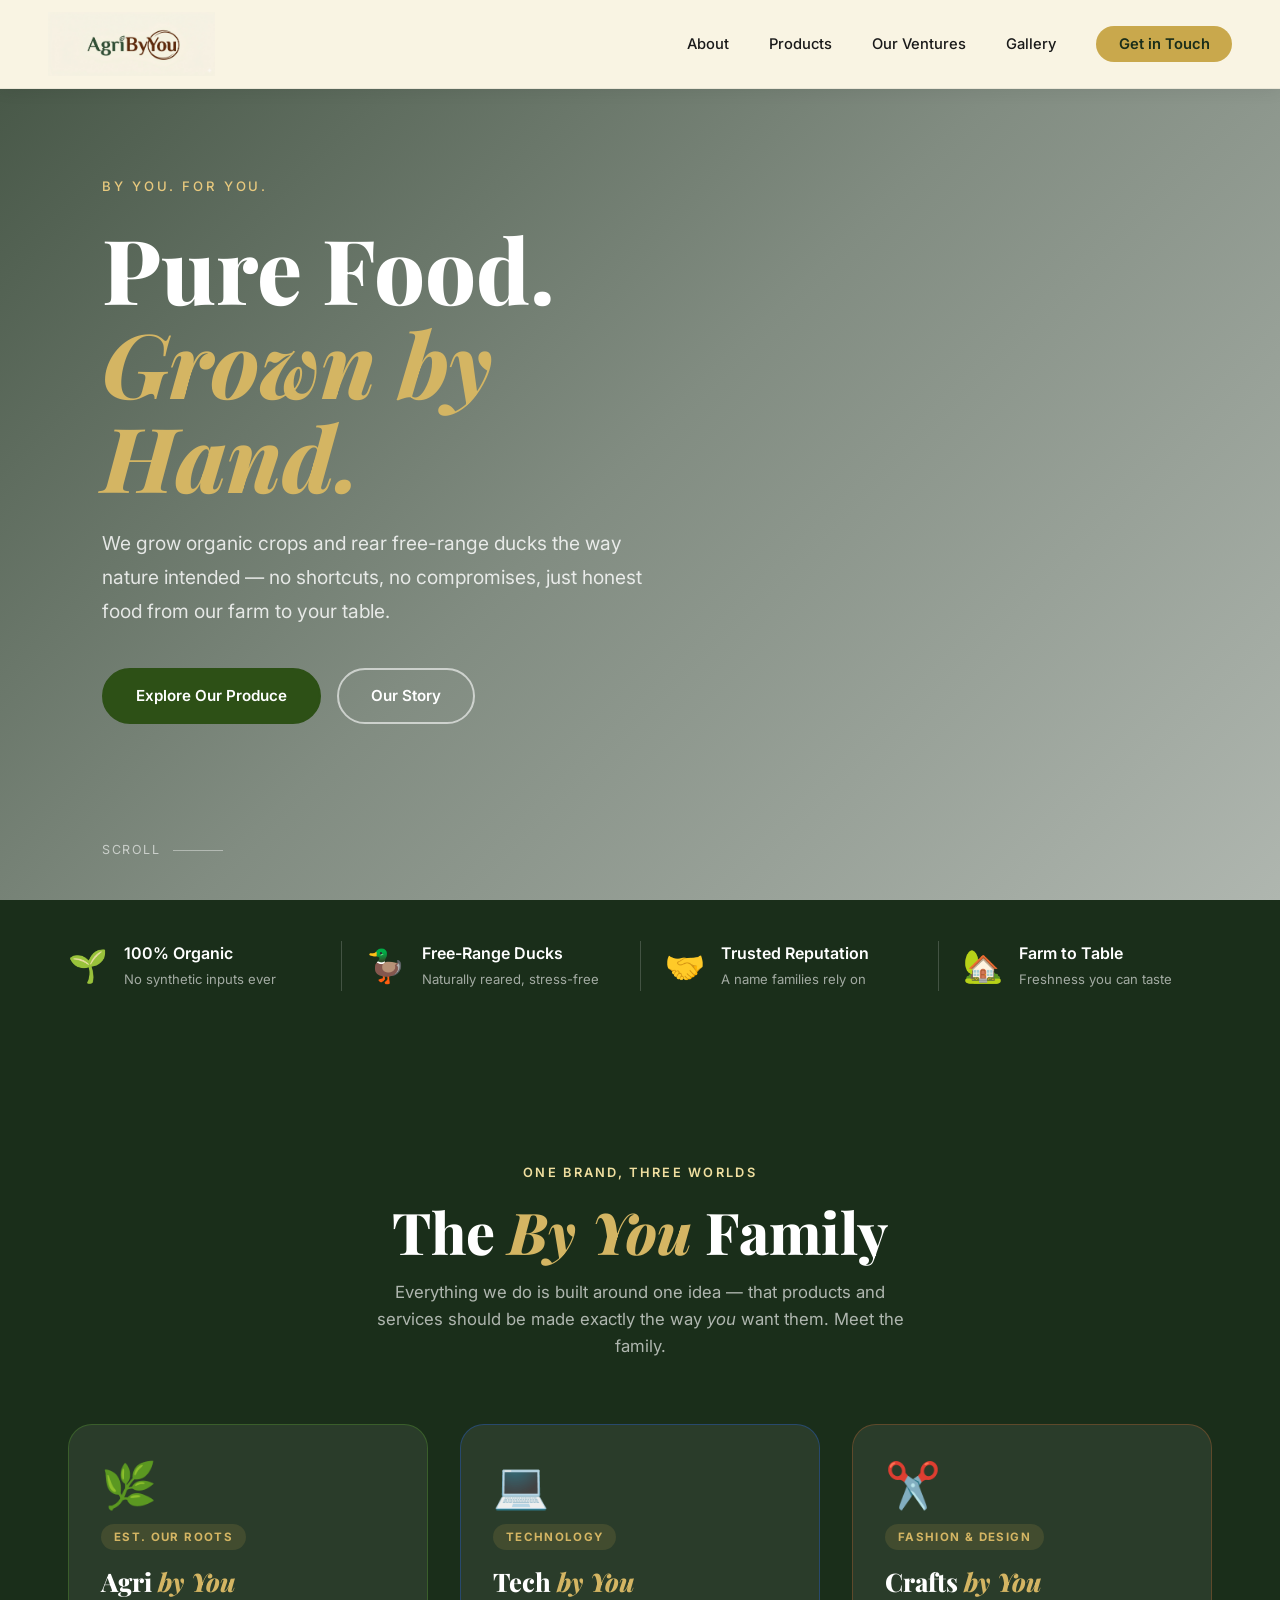
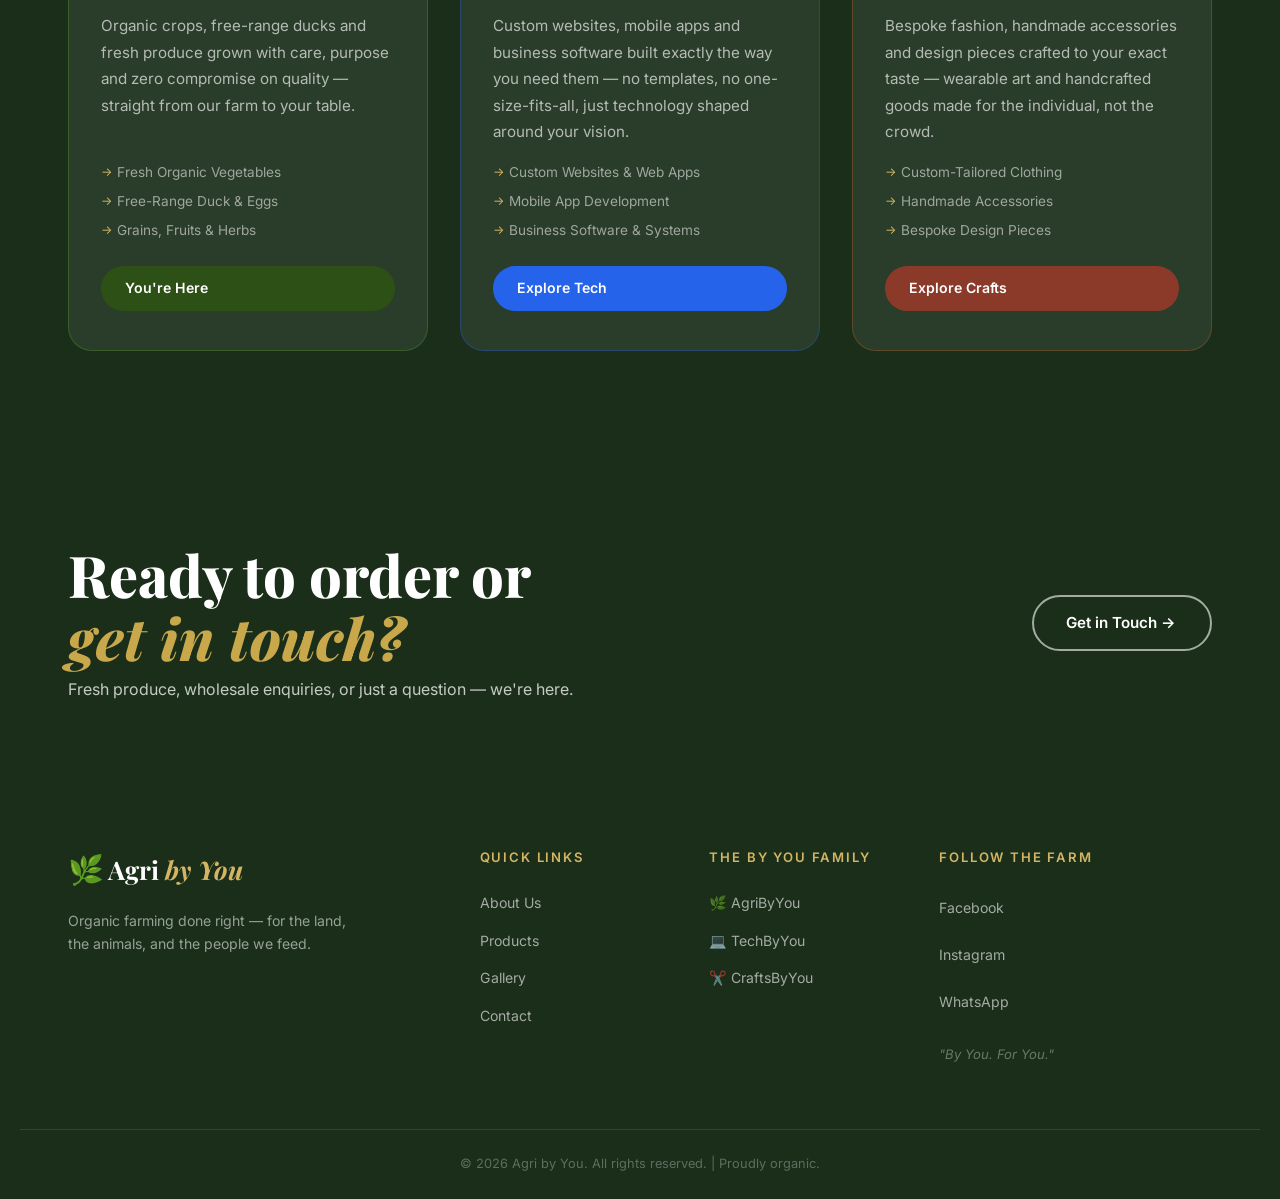
==== commit 5b4f8c2e: "Split into multi-page site: about, products, gallery, contact — shared navbar & footer" ====
--- a/index.html
+++ b/index.html
@@ -76,11 +76,11 @@
         <img src="images/logo.png" alt="AgriByYou Logo" class="nav-logo-img" />
       </a>
       <ul class="nav-links">
-        <li><a href="#about">About</a></li>
-        <li><a href="#products">Products</a></li>
+        <li><a href="about.html">About</a></li>
+        <li><a href="products.html">Products</a></li>
         <li><a href="#ventures">Our Ventures</a></li>
-        <li><a href="#gallery">Gallery</a></li>
-        <li><a href="#contact" class="nav-cta">Get in Touch</a></li>
+        <li><a href="gallery.html">Gallery</a></li>
+        <li><a href="contact.html" class="nav-cta">Get in Touch</a></li>
       </ul>
       <button class="hamburger" id="hamburger" aria-label="Menu">
         <span></span><span></span><span></span>
@@ -105,8 +105,8 @@
         no shortcuts, no compromises, just honest food from our farm to your table.
       </p>
       <div class="hero-actions">
-        <a href="#products" class="btn btn-primary">Explore Our Produce</a>
-        <a href="#about" class="btn btn-ghost">Our Story</a>
+        <a href="products.html" class="btn btn-primary">Explore Our Produce</a>
+        <a href="about.html" class="btn btn-ghost">Our Story</a>
       </div>
     </div>
     <div class="hero-scroll-hint">
@@ -147,284 +147,6 @@
         <div>
           <strong>Farm to Table</strong>
           <span>Freshness you can taste</span>
-        </div>
-      </div>
-    </div>
-  </section>
-
-  <!-- ── ABOUT ── -->
-  <section class="about section" id="about">
-    <div class="container about-grid">
-      <div class="about-images">
-        <div class="img-stack">
-          <img src="images/veges.jpeg" alt="Lush crop fields" class="img-main" />
-          <img src="images/ducks.jpg" alt="Ducks on the farm" class="img-accent" />
-          <div class="img-badge">
-            <span class="badge-num">10+</span>
-            <span class="badge-label">Years of<br/>Farming</span>
-          </div>
-        </div>
-      </div>
-      <div class="about-text">
-        <p class="section-label">Who We Are</p>
-        <h2 class="section-title">A Legacy of<br /><em>Honest Farming</em></h2>
-        <div class="mvp-blocks">
-          <div class="mvp-block">
-            <span class="mvp-label">Our Vision</span>
-            <p>To become the agribusiness you trust as an extension of your own hands — cultivating a future where you have reliable access to safe, health-conscious organic food grown with the exact care, environmental respect, and integrity you would give it yourself.</p>
-          </div>
-          <div class="mvp-block">
-            <span class="mvp-label">Our Mission</span>
-            <p>To provide you with dependable, traceable, and sustainably grown organic produce.</p>
-          </div>
-          <div class="mvp-block">
-            <span class="mvp-label">Our Purpose</span>
-            <p>To restore the personal care, love, and uncompromising standards of nutritious home-grown food to the modern table.</p>
-          </div>
-        </div>
-        <div class="about-stats">
-          <div class="stat">
-            <span class="stat-num">500+</span>
-            <span class="stat-label">Happy Families Served</span>
-          </div>
-          <div class="stat">
-            <span class="stat-num">12</span>
-            <span class="stat-label">Crop Varieties Grown</span>
-          </div>
-          <div class="stat">
-            <span class="stat-num">0</span>
-            <span class="stat-label">Chemicals Used</span>
-          </div>
-        </div>
-        <a href="#contact" class="btn btn-primary mt-sm">Partner With Us</a>
-      </div>
-    </div>
-  </section>
-
-  <!-- ── PRODUCTS ── -->
-  <section class="products section" id="products">
-    <div class="container">
-      <div class="section-header center">
-        <p class="section-label">What We Offer</p>
-        <h2 class="section-title">Nature's Finest,<br /><em>Delivered Fresh</em></h2>
-        <p class="section-desc">
-          Every item on our farm is grown or raised using purely organic methods.
-          Nothing artificial — ever.
-        </p>
-      </div>
-
-      <div class="products-grid">
-
-        <div class="product-card featured">
-          <div class="product-img-wrap">
-            <img src="images/veges.jpeg" alt="Organic vegetables" />
-            <span class="product-tag">Most Popular</span>
-          </div>
-          <div class="product-body">
-            <h3>Fresh Organic Vegetables</h3>
-            <p>Seasonal leafy greens, root vegetables, and garden produce picked at peak ripeness — bursting with flavour and nutrients.</p>
-            <div class="product-meta">
-              <span>🌿 Chemical-free</span>
-              <span>📦 Weekly harvests</span>
-            </div>
-            <a href="#contact" class="btn btn-primary sm">Order Now</a>
-          </div>
-        </div>
-
-        <div class="product-card">
-          <div class="product-img-wrap">
-            <img src="images/grains.webp" alt="Fresh organic grain and cereals" />
-          </div>
-          <div class="product-body">
-            <h3>Grains & Cereals</h3>
-            <p>Sun-dried, hand-harvested grains and cereals grown in rich, uncontaminated soil for wholesome nutrition.</p>
-            <div class="product-meta">
-              <span>☀️ Sun-dried</span>
-              <span>🌾 Whole grain</span>
-            </div>
-            <a href="#contact" class="btn btn-outline sm">Enquire</a>
-          </div>
-        </div>
-
-        <div class="product-card">
-          <div class="product-img-wrap">
-            <img src="images/ducks.jpg" alt="Free-range ducks" />
-          </div>
-          <div class="product-body">
-            <h3>Free-Range Duck</h3>
-            <p>Our ducks roam freely, fed on natural pasture. The result is rich, flavourful meat prized by top chefs and home cooks alike.</p>
-            <div class="product-meta">
-              <span>🦆 Free-range</span>
-              <span>💚 Organically reared</span>
-            </div>
-            <a href="#contact" class="btn btn-outline sm">Enquire</a>
-          </div>
-        </div>
-
-        <div class="product-card">
-          <div class="product-img-wrap">
-            <img src="images/eggs.webp" alt="Fresh duck eggs" />
-          </div>
-          <div class="product-body">
-            <h3>Duck Eggs</h3>
-            <p>Richer and creamier than chicken eggs, our duck eggs are a chef's secret weapon — available in limited quantities each week.</p>
-            <div class="product-meta">
-              <span>🥚 Nutrient-rich</span>
-              <span>📅 Limited weekly</span>
-            </div>
-            <a href="#contact" class="btn btn-outline sm">Enquire</a>
-          </div>
-        </div>
-
-        <div class="product-card">
-          <div class="product-img-wrap">
-            <img src="images/fruits.webp" alt="Fresh fruit harvest" />
-          </div>
-          <div class="product-body">
-            <h3>Seasonal Fruits</h3>
-            <p>Tree-ripened, hand-picked fruits harvested at the height of their season for the sweetest, most vibrant flavours possible.</p>
-            <div class="product-meta">
-              <span>🍎 Tree-ripened</span>
-              <span>🌍 Seasonal picks</span>
-            </div>
-            <a href="#contact" class="btn btn-outline sm">Enquire</a>
-          </div>
-        </div>
-
-        <div class="product-card">
-          <div class="product-img-wrap">
-            <img src="images/veges.jpeg" alt="Organic herbs" />
-          </div>
-          <div class="product-body">
-            <h3>Organic Herbs</h3>
-            <p>Aromatic, fresh-cut herbs grown in dedicated beds — from basil and coriander to rare culinary and medicinal varieties.</p>
-            <div class="product-meta">
-              <span>🌿 Fresh-cut</span>
-              <span>🌺 Rare varieties</span>
-            </div>
-            <a href="#contact" class="btn btn-outline sm">Enquire</a>
-          </div>
-        </div>
-
-      </div>
-    </div>
-  </section>
-
-  <!-- ── PROCESS ── -->
-  <section class="process section" id="process">
-    <div class="process-bg">
-      <img src="images/grains.webp" alt="Farm field rows" />
-      <div class="process-overlay"></div>
-    </div>
-    <div class="container process-inner">
-      <div class="section-header center light">
-        <p class="section-label">How We Do It</p>
-        <h2 class="section-title">From Seed to<br /><em>Your Table</em></h2>
-      </div>
-      <div class="steps">
-        <div class="step">
-          <div class="step-number">01</div>
-          <h3>Prepare the Soil</h3>
-          <p>We enrich our soil naturally using compost, manure, and cover crops — creating the perfect foundation for healthy plants.</p>
-        </div>
-        <div class="step-arrow">→</div>
-        <div class="step">
-          <div class="step-number">02</div>
-          <h3>Plant & Nurture</h3>
-          <p>Seeds are sown by hand and tended daily. We use companion planting and natural pest control to keep crops thriving.</p>
-        </div>
-        <div class="step-arrow">→</div>
-        <div class="step">
-          <div class="step-number">03</div>
-          <h3>Harvest Fresh</h3>
-          <p>We harvest at peak ripeness — never early for shelf life. What's picked today reaches you within 24 hours.</p>
-        </div>
-        <div class="step-arrow">→</div>
-        <div class="step">
-          <div class="step-number">04</div>
-          <h3>Deliver to You</h3>
-          <p>Packed with care and delivered fresh — no cold storage, no preservatives, no compromise on quality.</p>
-        </div>
-      </div>
-    </div>
-  </section>
-
-  <!-- ── GALLERY ── -->
-  <section class="gallery section" id="gallery">
-    <div class="container">
-      <div class="section-header center">
-        <p class="section-label">Life on the Farm</p>
-        <h2 class="section-title">A Glimpse of<br /><em>Our World</em></h2>
-      </div>
-      <div class="gallery-grid">
-        <div class="gallery-item tall">
-          <img src="images/veges.jpeg" alt="Farm fields at sunrise" />
-          <div class="gallery-overlay"><span>Sunrise Fields</span></div>
-        </div>
-        <div class="gallery-item">
-          <img src="images/ducks.jpg" alt="Ducks in the pond" />
-          <div class="gallery-overlay"><span>Duck Ponds</span></div>
-        </div>
-        <div class="gallery-item">
-          <img src="images/fruits.webp" alt="Harvesting vegetables" />
-          <div class="gallery-overlay"><span>Harvest Day</span></div>
-        </div>
-        <div class="gallery-item wide">
-          <img src="images/grains.webp" alt="Lush green crops" />
-          <div class="gallery-overlay"><span>Lush Crops</span></div>
-        </div>
-        <div class="gallery-item">
-          <img src="images/eggs.webp" alt="Herb garden" />
-          <div class="gallery-overlay"><span>Herb Gardens</span></div>
-        </div>
-        <div class="gallery-item">
-          <img src="images/fruits.webp" alt="Fresh produce" />
-          <div class="gallery-overlay"><span>Fresh Produce</span></div>
-        </div>
-      </div>
-    </div>
-  </section>
-
-  <!-- ── TESTIMONIALS ── -->
-  <section class="testimonials section">
-    <div class="container">
-      <div class="section-header center">
-        <p class="section-label">What People Say</p>
-        <h2 class="section-title">Our Customers<br /><em>Trust Us</em></h2>
-      </div>
-      <div class="testimonials-grid">
-        <div class="testimonial-card">
-          <div class="stars">★★★★★</div>
-          <p>"The duck from Agri by You is unlike anything I've tasted. You can genuinely tell it was raised with love. I won't buy from anywhere else."</p>
-          <div class="testimonial-author">
-            <div class="author-avatar" style="background:#c8e6c9">M</div>
-            <div>
-              <strong>Mary K.</strong>
-              <span>Restaurant Chef, Nairobi</span>
-            </div>
-          </div>
-        </div>
-        <div class="testimonial-card featured-quote">
-          <div class="stars">★★★★★</div>
-          <p>"We've been sourcing vegetables from Agri by You for three seasons now. The consistency and freshness is unmatched. Our customers notice the difference."</p>
-          <div class="testimonial-author">
-            <div class="author-avatar" style="background:#fff9c4">J</div>
-            <div>
-              <strong>James O.</strong>
-              <span>Hotel Procurement Manager</span>
-            </div>
-          </div>
-        </div>
-        <div class="testimonial-card">
-          <div class="stars">★★★★★</div>
-          <p>"Knowing exactly where my family's food comes from gives me peace of mind. Agri by You is transparent, honest, and genuinely organic."</p>
-          <div class="testimonial-author">
-            <div class="author-avatar" style="background:#ffccbc">A</div>
-            <div>
-              <strong>Amina W.</strong>
-              <span>Loyal Customer, 4 Years</span>
-            </div>
-          </div>
         </div>
       </div>
     </div>
@@ -483,92 +205,14 @@
     </div>
   </section>
 
-  <!-- ── CONTACT ── -->
-  <section class="contact section" id="contact">
-    <div class="container contact-grid">
-      <div class="contact-info">
-        <p class="section-label">Reach Out</p>
-        <h2 class="section-title">Let's Grow<br /><em>Together</em></h2>
-        <p class="body-text">Whether you're a home cook, a restaurant, or a retailer — we'd love to supply you with the freshest organic produce. Get in touch and let's talk.</p>
-        <div class="contact-details">
-          <div class="contact-item">
-            <span class="c-icon">📍</span>
-            <div>
-              <strong>Visit the Farm</strong>
-              <span>Available on appointment</span>
-            </div>
-          </div>
-          <div class="contact-item">
-            <span class="c-icon">📞</span>
-            <div>
-              <strong>Call or WhatsApp</strong>
-              <span>0748 155 551 · 0794 994 089 · 0718 236 084</span>
-            </div>
-          </div>
-          <div class="contact-item">
-            <span class="c-icon">✉️</span>
-            <div>
-              <strong>Email Us</strong>
-              <span>sales@agribyyou.com</span>
-            </div>
-          </div>
-        </div>
-      </div>
-      <form class="contact-form" id="contactForm" action="https://formspree.io/f/mjgdalbr" method="POST">
-        <input type="hidden" name="_replyto" id="replyto" />
-        <input type="text" name="_gotcha" style="display:none" />
-        <div class="form-row">
-          <div class="form-group">
-            <label for="name">Full Name</label>
-            <input type="text" id="name" name="Full Name" placeholder="Your name" required />
-          </div>
-          <div class="form-group">
-            <label for="phone">Phone / WhatsApp</label>
-            <input type="tel" id="phone" name="Phone / WhatsApp" placeholder="+254 ..." />
-          </div>
-        </div>
-        <div class="form-group">
-          <label for="email">Email Address</label>
-          <input type="email" id="email" name="Email" placeholder="you@example.com" required />
-        </div>
-        <div class="form-group">
-          <label for="interest">I'm interested in</label>
-          <select id="interest" name="Interested In">
-            <option value="">Select a product or service…</option>
-            <optgroup label="🌿 AgriByYou">
-              <option>Fresh Vegetables</option>
-              <option>Grains & Cereals</option>
-              <option>Free-Range Duck</option>
-              <option>Duck Eggs</option>
-              <option>Seasonal Fruits</option>
-              <option>Organic Herbs</option>
-              <option>Wholesale / Bulk Order</option>
-            </optgroup>
-            <optgroup label="💻 TechByYou">
-              <option>Custom Website</option>
-              <option>Mobile App</option>
-              <option>Business Software / System</option>
-              <option>Dashboard & Analytics</option>
-              <option>Automation & AI</option>
-              <option>IT Consultation</option>
-            </optgroup>
-            <optgroup label="✂️ CraftsByYou">
-              <option>Custom-Tailored Clothing</option>
-              <option>Handmade Accessories</option>
-              <option>Bespoke Fashion Design</option>
-              <option>Interior Design Pieces</option>
-              <option>Personalised Gift</option>
-              <option>Limited Collection</option>
-            </optgroup>
-          </select>
-        </div>
-        <div class="form-group">
-          <label for="message">Message</label>
-          <textarea id="message" name="Message" rows="4" placeholder="Tell us what you need…"></textarea>
-        </div>
-        <button type="submit" class="btn btn-primary full">Send Message</button>
-        <p class="form-note" id="formMsg"></p>
-      </form>
+  <!-- ── CONTACT CTA BAND ── -->
+  <section class="cta-band">
+    <div class="container cta-band-inner">
+      <div>
+        <h2 class="section-title" style="color:#fff">Ready to order or<br/><em>get in touch?</em></h2>
+        <p style="color:rgba(255,255,255,.75);margin-top:.5rem">Fresh produce, wholesale enquiries, or just a question — we're here.</p>
+      </div>
+      <a href="contact.html" class="btn btn-ghost" style="min-width:180px;text-align:center">Get in Touch →</a>
     </div>
   </section>
 
@@ -583,21 +227,18 @@
       <div class="footer-links">
         <h4>Quick Links</h4>
         <ul>
-          <li><a href="#about">About Us</a></li>
-          <li><a href="#products">Products</a></li>
-          <li><a href="#process">Our Process</a></li>
-          <li><a href="#gallery">Gallery</a></li>
-          <li><a href="#contact">Contact</a></li>
+          <li><a href="about.html">About Us</a></li>
+          <li><a href="products.html">Products</a></li>
+          <li><a href="gallery.html">Gallery</a></li>
+          <li><a href="contact.html">Contact</a></li>
         </ul>
       </div>
       <div class="footer-links">
-        <h4>Products</h4>
+        <h4>The By You Family</h4>
         <ul>
-          <li><a href="#products">Organic Vegetables</a></li>
-          <li><a href="#products">Free-Range Duck</a></li>
-          <li><a href="#products">Duck Eggs</a></li>
-          <li><a href="#products">Grains & Cereals</a></li>
-          <li><a href="#products">Seasonal Fruits</a></li>
+          <li><a href="index.html">🌿 AgriByYou</a></li>
+          <li><a href="tech.html">💻 TechByYou</a></li>
+          <li><a href="crafts.html">✂️ CraftsByYou</a></li>
         </ul>
       </div>
       <div class="footer-social">
--- a/style.css
+++ b/style.css
@@ -964,6 +964,61 @@
 }
 
 /* ══════════════════════════════════════════
+   PAGE HEADER (sub-pages)
+══════════════════════════════════════════ */
+.page-header {
+  background: linear-gradient(135deg, var(--green-900) 0%, var(--green-700) 60%, var(--brown-600) 100%);
+  padding: 9rem 0 5rem;
+  text-align: center;
+  position: relative;
+  overflow: hidden;
+}
+.page-header::after {
+  content: '';
+  position: absolute;
+  inset: 0;
+  background: radial-gradient(ellipse at 60% 50%, rgba(201,168,76,.15) 0%, transparent 70%);
+  pointer-events: none;
+}
+.page-header .section-label { color: var(--gold-400); }
+.page-header-title {
+  font-family: 'Playfair Display', serif;
+  font-size: clamp(2.8rem, 6vw, 5rem);
+  font-weight: 800;
+  color: #ffffff;
+  line-height: 1.1;
+  margin: .6rem 0 1rem;
+}
+.page-header-title em { color: var(--gold-400); font-style: italic; }
+.page-header-sub {
+  font-size: 1.05rem;
+  color: rgba(255,255,255,.72);
+  max-width: 520px;
+  margin: 0 auto;
+  line-height: 1.65;
+}
+
+/* Active nav link */
+.nav-links a.nav-active {
+  color: var(--green-700) !important;
+  font-weight: 600;
+}
+.nav-links a.nav-active::after { transform: scaleX(1) !important; }
+
+/* ── CTA band (home page) ── */
+.cta-band {
+  background: var(--green-900);
+  padding: 4rem 0;
+}
+.cta-band-inner {
+  display: flex;
+  align-items: center;
+  justify-content: space-between;
+  gap: 2rem;
+  flex-wrap: wrap;
+}
+
+/* ══════════════════════════════════════════
    FOOTER
 ══════════════════════════════════════════ */
 .footer {
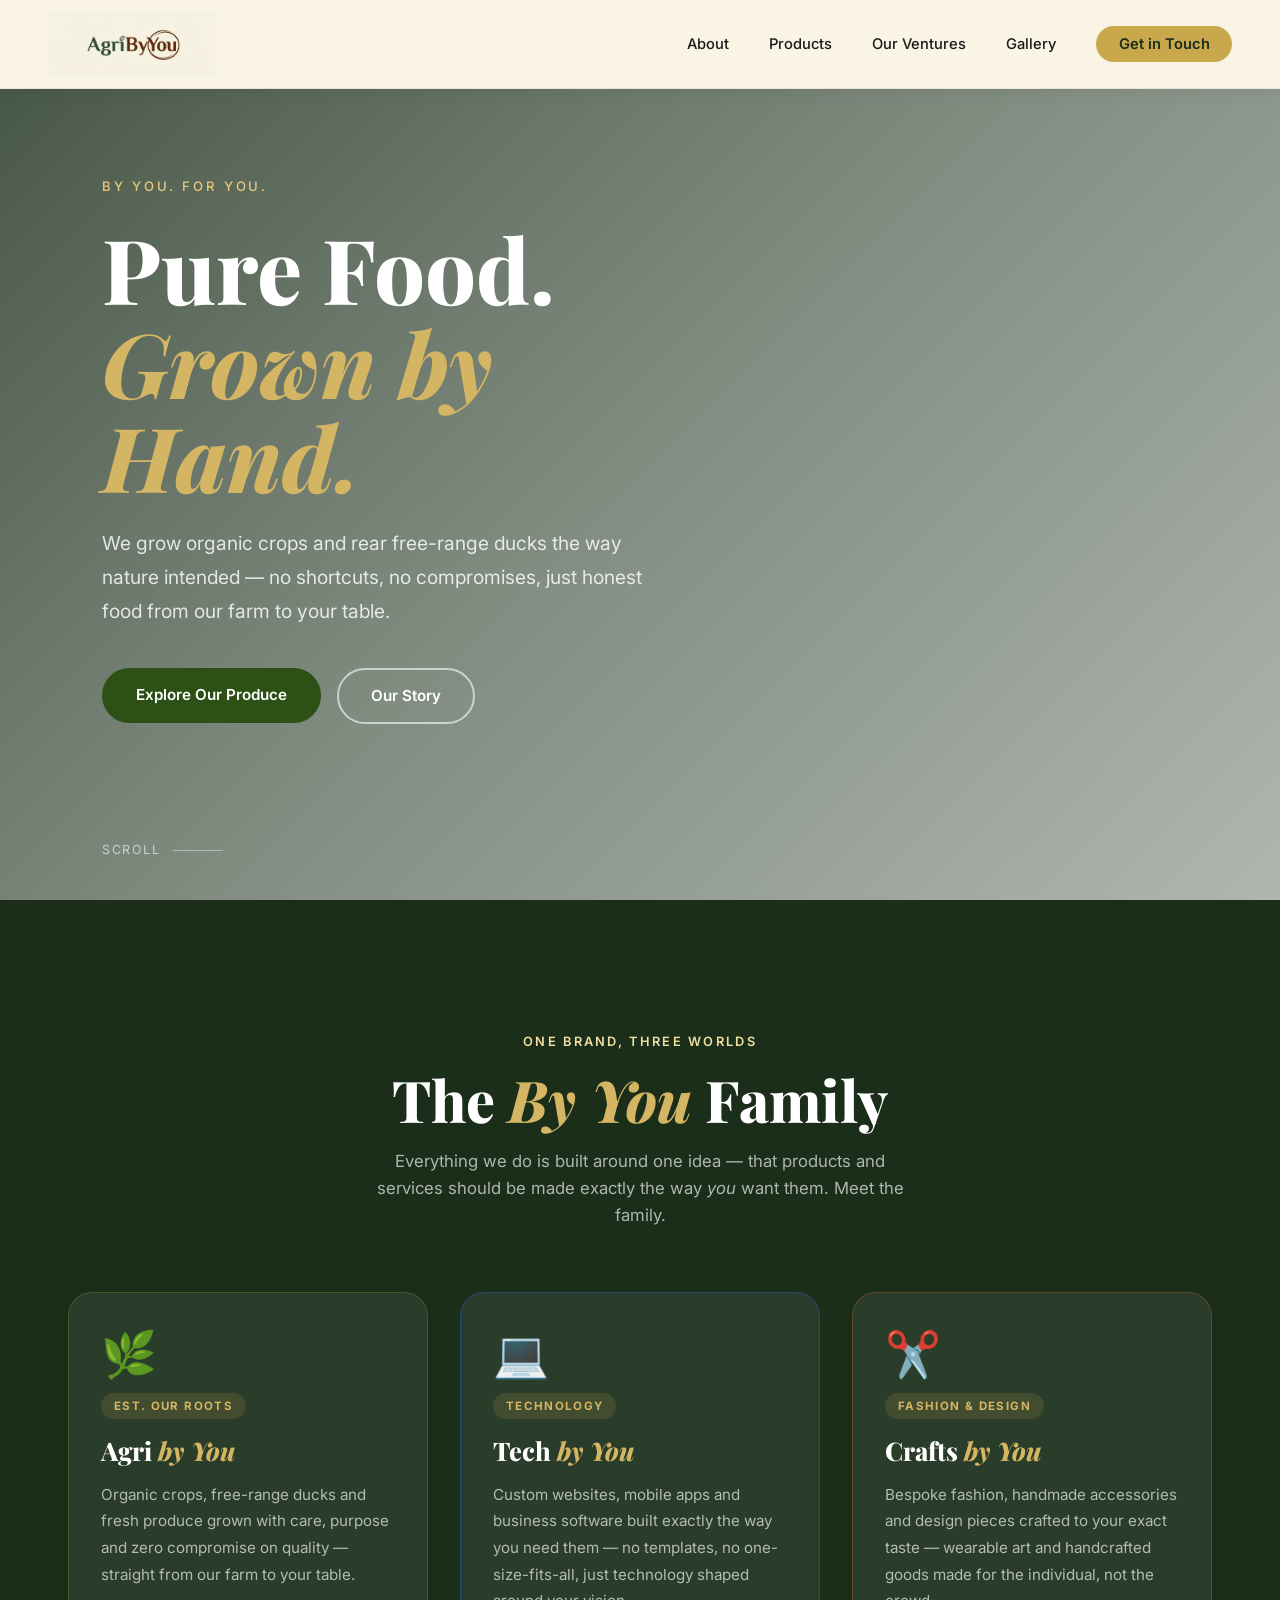
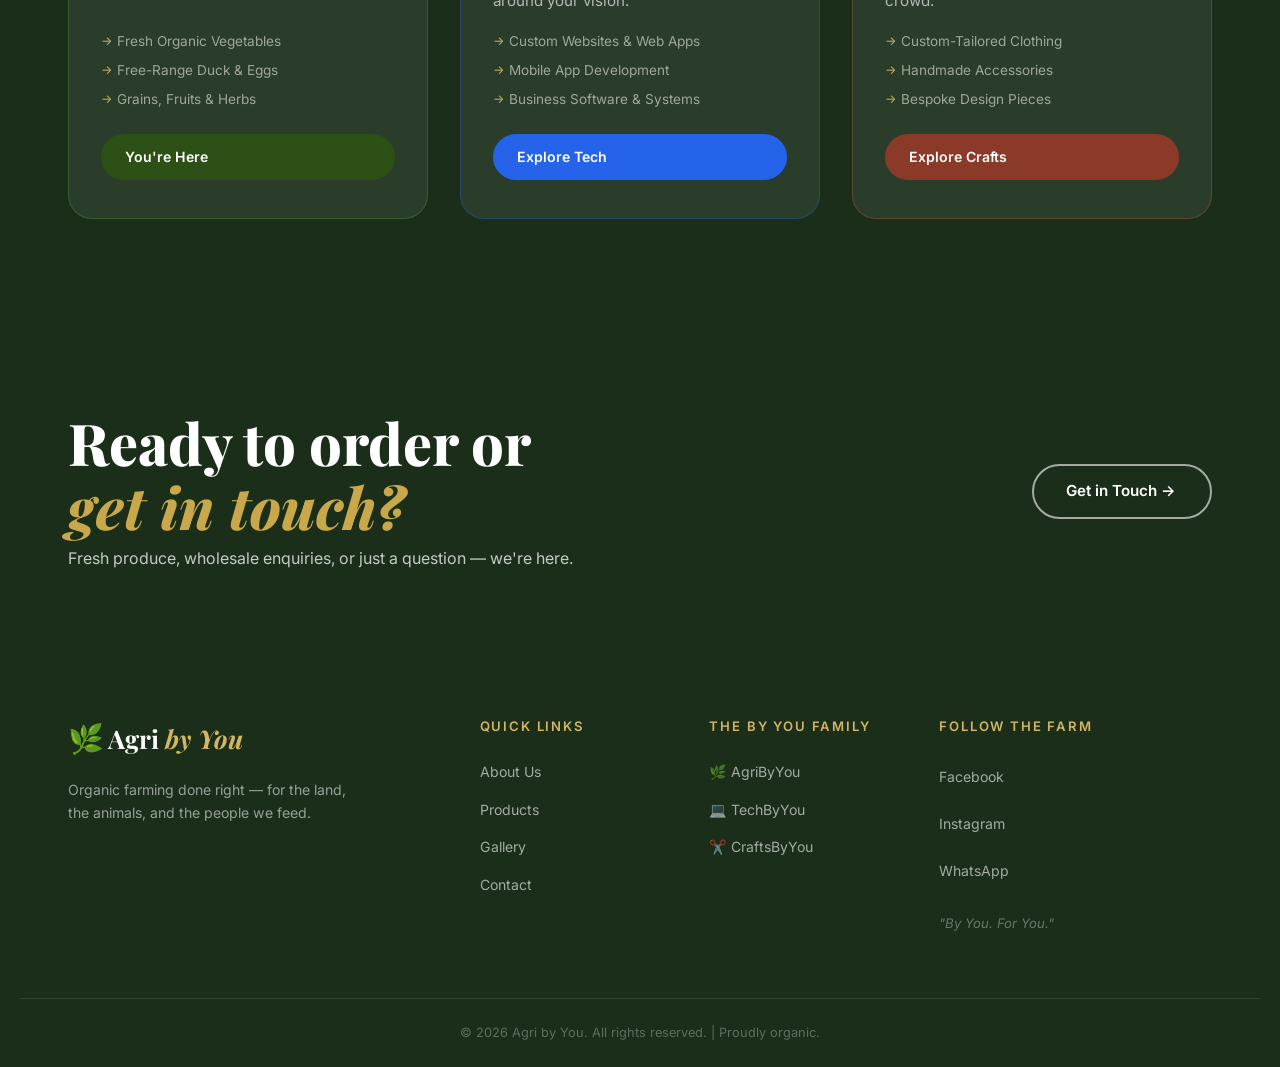
==== commit d63a8aad: "Remove trust band from home page" ====
--- a/index.html
+++ b/index.html
@@ -115,42 +115,6 @@
     </div>
   </header>
 
-  <!-- ── TRUST BAND ── -->
-  <section class="trust-band">
-    <div class="container trust-inner">
-      <div class="trust-item">
-        <div class="trust-icon">🌱</div>
-        <div>
-          <strong>100% Organic</strong>
-          <span>No synthetic inputs ever</span>
-        </div>
-      </div>
-      <div class="trust-divider"></div>
-      <div class="trust-item">
-        <div class="trust-icon">🦆</div>
-        <div>
-          <strong>Free-Range Ducks</strong>
-          <span>Naturally reared, stress-free</span>
-        </div>
-      </div>
-      <div class="trust-divider"></div>
-      <div class="trust-item">
-        <div class="trust-icon">🤝</div>
-        <div>
-          <strong>Trusted Reputation</strong>
-          <span>A name families rely on</span>
-        </div>
-      </div>
-      <div class="trust-divider"></div>
-      <div class="trust-item">
-        <div class="trust-icon">🏡</div>
-        <div>
-          <strong>Farm to Table</strong>
-          <span>Freshness you can taste</span>
-        </div>
-      </div>
-    </div>
-  </section>
 
   <!-- ── THE BY YOU FAMILY ── -->
   <section class="ventures section" id="ventures">
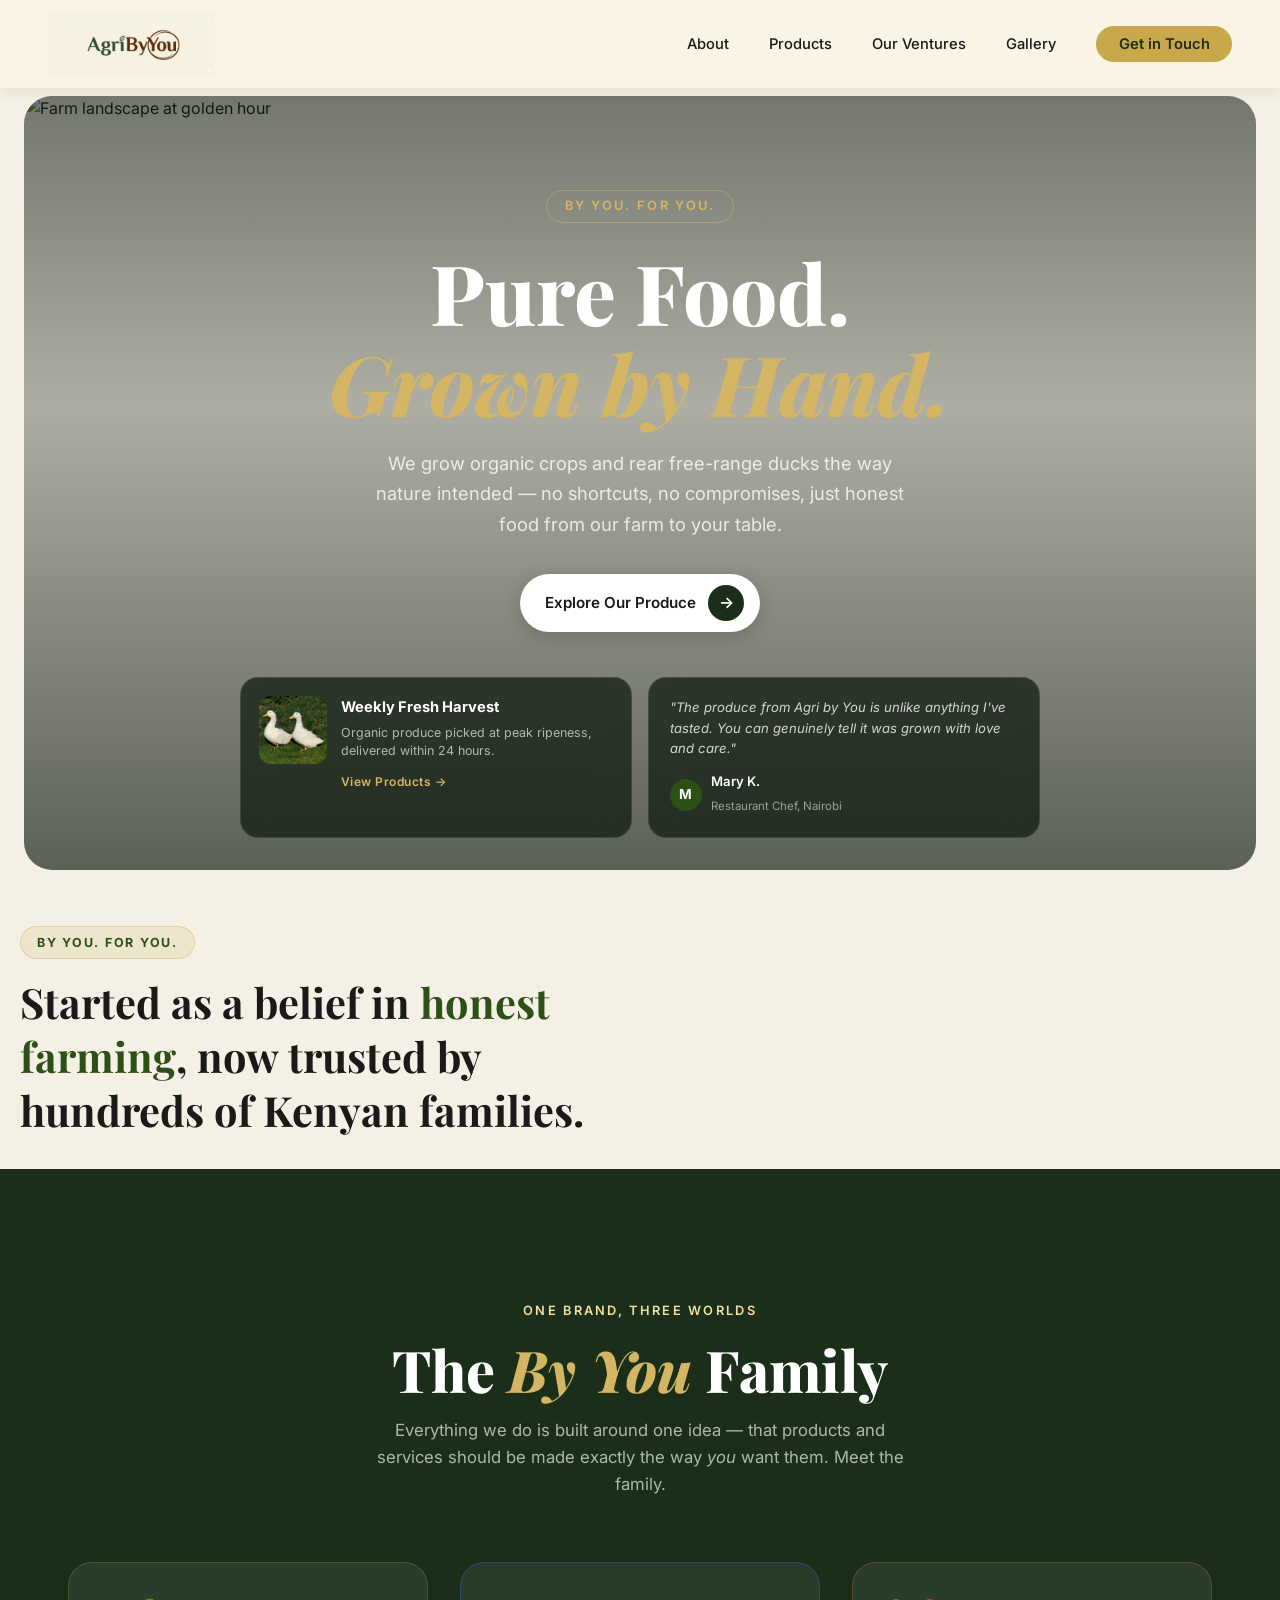
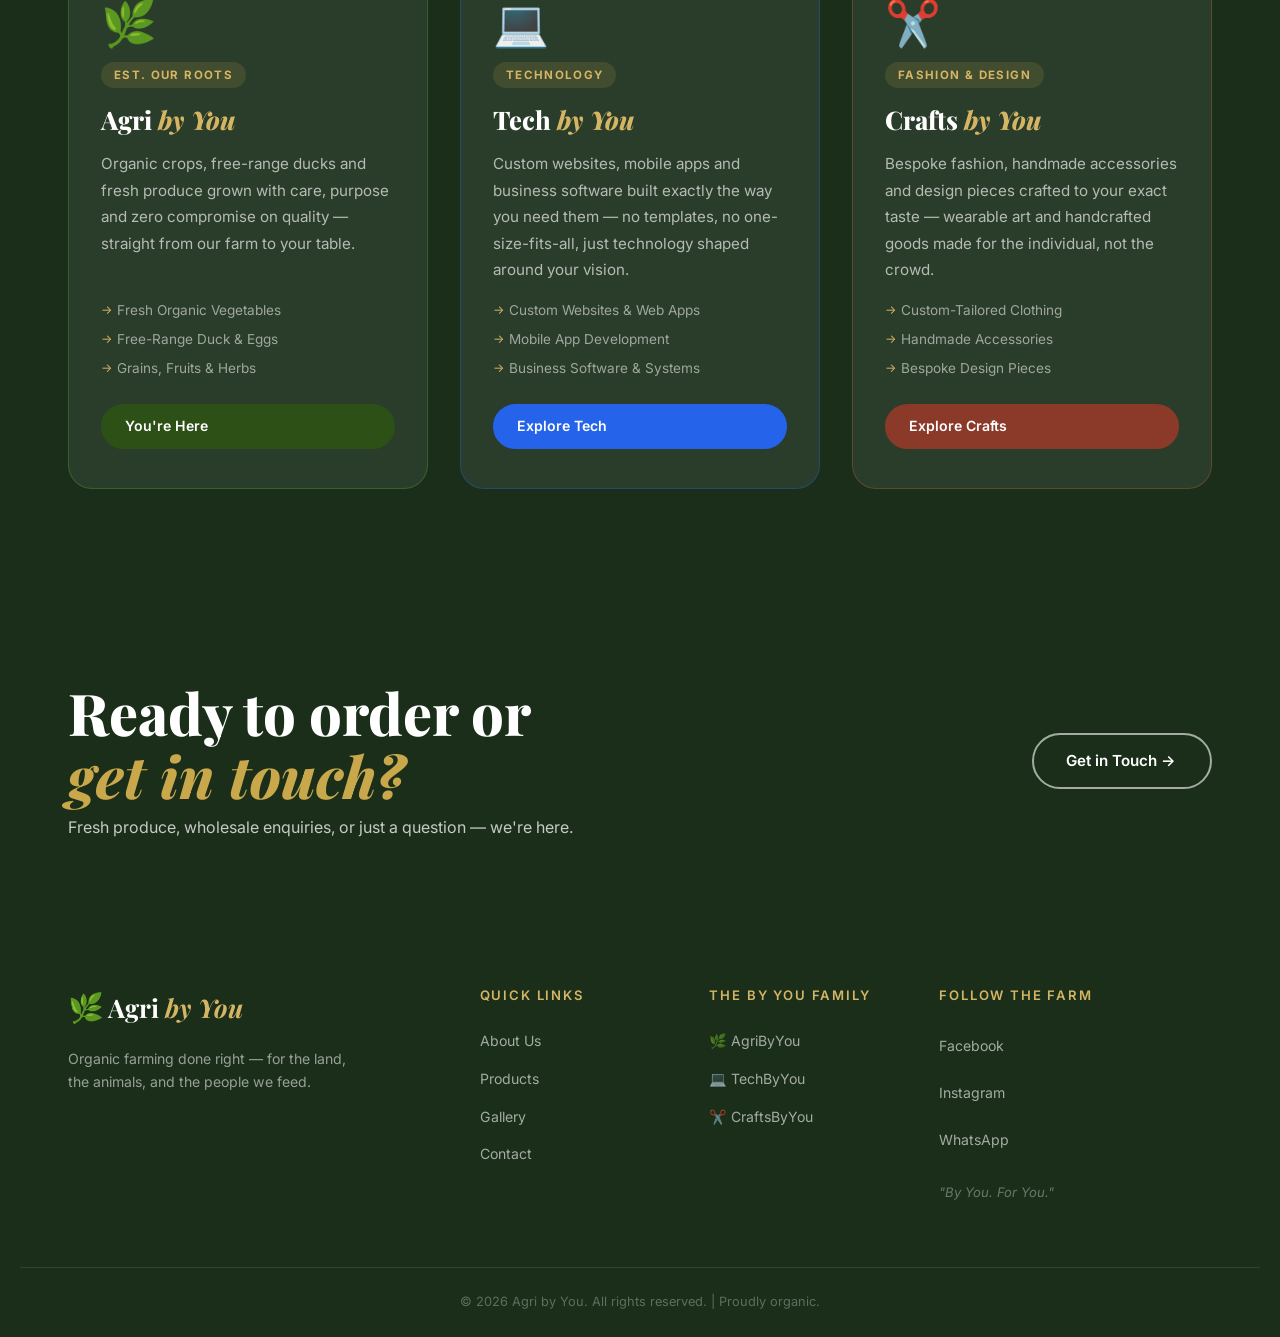
==== commit f2893899: "Redesign home hero: Greenset-style rounded card layout Replaces flat full-bleed hero with a floating" ====
--- a/index.html
+++ b/index.html
@@ -67,7 +67,7 @@
   <link rel="preconnect" href="https://fonts.gstatic.com" crossorigin />
   <link href="https://fonts.googleapis.com/css2?family=Playfair+Display:ital,wght@0,400;0,600;0,800;1,400&family=Inter:wght@300;400;500;600&display=swap" rel="stylesheet" />
 </head>
-<body>
+<body class="home-page">
 
   <!-- ── NAVIGATION ── -->
   <nav id="navbar">
@@ -89,31 +89,62 @@
   </nav>
 
   <!-- ── HERO ── -->
-  <header class="hero">
-    <div class="hero-bg">
-      <img src="https://images.unsplash.com/photo-1500382017468-9049fed747ef?w=1800&q=80" alt="Farm landscape at golden hour" class="hero-img" />
-      <div class="hero-overlay"></div>
-    </div>
-    <div class="hero-content">
-      <p class="hero-eyebrow">By You. For You.</p>
-      <h1 class="hero-title">
-        Pure Food.<br />
-        <em>Grown by Hand.</em>
-      </h1>
-      <p class="hero-sub">
-        We grow organic crops and rear free-range ducks the way nature intended —
-        no shortcuts, no compromises, just honest food from our farm to your table.
-      </p>
-      <div class="hero-actions">
-        <a href="products.html" class="btn btn-primary">Explore Our Produce</a>
-        <a href="about.html" class="btn btn-ghost">Our Story</a>
-      </div>
-    </div>
-    <div class="hero-scroll-hint">
-      <span>Scroll</span>
-      <div class="scroll-line"></div>
-    </div>
-  </header>
+  <div class="hc-wrap">
+    <div class="hc-card">
+      <img src="https://images.unsplash.com/photo-1500382017468-9049fed747ef?w=1800&q=80"
+           alt="Farm landscape at golden hour" class="hc-img" />
+      <div class="hc-overlay"></div>
+
+      <!-- Centre content -->
+      <div class="hc-body">
+        <p class="hc-eyebrow">By You. For You.</p>
+        <h1 class="hc-title">
+          Pure Food.<br />
+          <em>Grown by Hand.</em>
+        </h1>
+        <p class="hc-sub">
+          We grow organic crops and rear free-range ducks the way nature intended —
+          no shortcuts, no compromises, just honest food from our farm to your table.
+        </p>
+        <a href="products.html" class="hc-cta">
+          Explore Our Produce
+          <span class="hc-cta-icon">→</span>
+        </a>
+      </div>
+
+      <!-- Bottom overlay cards -->
+      <div class="hc-bottom">
+        <div class="hc-feature">
+          <div class="hc-feature-img">
+            <img src="images/ducks.jpg" alt="Free-range ducks" />
+          </div>
+          <div class="hc-feature-body">
+            <h4>Weekly Fresh Harvest</h4>
+            <p>Organic produce picked at peak ripeness, delivered within 24 hours.</p>
+            <a href="products.html" class="hc-feature-link">View Products →</a>
+          </div>
+        </div>
+        <div class="hc-quote">
+          <p>"The produce from Agri by You is unlike anything I've tasted. You can genuinely tell it was grown with love and care."</p>
+          <div class="hc-quote-author">
+            <div class="hc-avatar">M</div>
+            <div>
+              <strong>Mary K.</strong>
+              <span>Restaurant Chef, Nairobi</span>
+            </div>
+          </div>
+        </div>
+      </div>
+    </div>
+  </div>
+
+  <!-- ── HOME TAGLINE ── -->
+  <div class="home-tagline container">
+    <span class="home-tagline-badge">By You. For You.</span>
+    <p class="home-tagline-text">
+      Started as a belief in <strong>honest farming</strong>, now trusted by hundreds of Kenyan families.
+    </p>
+  </div>
 
 
   <!-- ── THE BY YOU FAMILY ── -->
--- a/style.css
+++ b/style.css
@@ -1108,6 +1108,302 @@
 }
 
 /* ══════════════════════════════════════════
+   HOME PAGE — GREENSET-STYLE HERO
+══════════════════════════════════════════ */
+.home-page {
+  background: #f4f0e6;
+}
+
+/* Outer wrapper: adds the card margin from viewport edges */
+.hc-wrap {
+  padding: 6rem 1.5rem 0;
+  max-width: 1340px;
+  margin: 0 auto;
+}
+
+/* The rounded card */
+.hc-card {
+  position: relative;
+  border-radius: 28px;
+  overflow: hidden;
+  min-height: 86vh;
+  display: flex;
+  flex-direction: column;
+  justify-content: center;
+  isolation: isolate;
+}
+
+/* Background image */
+.hc-img {
+  position: absolute;
+  inset: 0;
+  width: 100%;
+  height: 100%;
+  object-fit: cover;
+  object-position: center 40%;
+  z-index: 0;
+}
+
+/* Dark gradient overlay */
+.hc-overlay {
+  position: absolute;
+  inset: 0;
+  background: linear-gradient(
+    to bottom,
+    rgba(10,20,10,.55) 0%,
+    rgba(10,20,10,.3) 40%,
+    rgba(10,20,10,.65) 100%
+  );
+  z-index: 1;
+}
+
+/* Centre content area */
+.hc-body {
+  position: relative;
+  z-index: 2;
+  text-align: center;
+  padding: 5rem 2rem 14rem;
+  max-width: 780px;
+  margin: 0 auto;
+}
+
+.hc-eyebrow {
+  display: inline-block;
+  font-size: .8rem;
+  font-weight: 600;
+  letter-spacing: .18em;
+  text-transform: uppercase;
+  color: var(--gold-400);
+  margin-bottom: 1.4rem;
+  border: 1px solid rgba(212,181,99,.45);
+  padding: .35rem 1.1rem;
+  border-radius: 999px;
+}
+
+.hc-title {
+  font-family: 'Playfair Display', serif;
+  font-size: clamp(2.8rem, 6.5vw, 5.5rem);
+  font-weight: 800;
+  color: #fff;
+  line-height: 1.1;
+  margin-bottom: 1.2rem;
+}
+
+.hc-title em {
+  color: var(--gold-400);
+  font-style: italic;
+}
+
+.hc-sub {
+  font-size: clamp(.95rem, 2vw, 1.15rem);
+  color: rgba(255,255,255,.8);
+  max-width: 560px;
+  margin: 0 auto 2.2rem;
+  line-height: 1.65;
+}
+
+/* Pill CTA button */
+.hc-cta {
+  display: inline-flex;
+  align-items: center;
+  gap: .75rem;
+  background: #fff;
+  color: var(--text-dark);
+  font-weight: 600;
+  font-size: .95rem;
+  padding: .7rem 1rem .7rem 1.6rem;
+  border-radius: 999px;
+  transition: transform var(--transition), box-shadow var(--transition);
+  box-shadow: 0 4px 20px rgba(0,0,0,.18);
+}
+
+.hc-cta:hover {
+  transform: translateY(-2px);
+  box-shadow: 0 8px 28px rgba(0,0,0,.22);
+}
+
+.hc-cta-icon {
+  display: inline-flex;
+  align-items: center;
+  justify-content: center;
+  width: 36px;
+  height: 36px;
+  background: var(--green-900);
+  color: #fff;
+  border-radius: 50%;
+  font-size: 1rem;
+}
+
+/* Bottom overlay card strip */
+.hc-bottom {
+  position: absolute;
+  bottom: 2rem;
+  left: 50%;
+  transform: translateX(-50%);
+  z-index: 3;
+  display: grid;
+  grid-template-columns: 1fr 1fr;
+  gap: 1rem;
+  width: min(800px, calc(100% - 4rem));
+}
+
+/* Feature card */
+.hc-feature {
+  background: rgba(15,25,15,.72);
+  backdrop-filter: blur(18px);
+  -webkit-backdrop-filter: blur(18px);
+  border: 1px solid rgba(255,255,255,.12);
+  border-radius: 18px;
+  padding: 1.1rem;
+  display: flex;
+  gap: .9rem;
+  align-items: flex-start;
+}
+
+.hc-feature-img {
+  width: 68px;
+  height: 68px;
+  border-radius: 12px;
+  overflow: hidden;
+  flex-shrink: 0;
+}
+
+.hc-feature-img img {
+  width: 100%;
+  height: 100%;
+  object-fit: cover;
+}
+
+.hc-feature-body h4 {
+  font-size: .92rem;
+  font-weight: 700;
+  color: #fff;
+  margin-bottom: .28rem;
+}
+
+.hc-feature-body p {
+  font-size: .78rem;
+  color: rgba(255,255,255,.65);
+  line-height: 1.45;
+  margin-bottom: .5rem;
+}
+
+.hc-feature-link {
+  font-size: .75rem;
+  font-weight: 600;
+  color: var(--gold-400);
+  letter-spacing: .04em;
+}
+
+/* Quote card */
+.hc-quote {
+  background: rgba(15,25,15,.72);
+  backdrop-filter: blur(18px);
+  -webkit-backdrop-filter: blur(18px);
+  border: 1px solid rgba(255,255,255,.12);
+  border-radius: 18px;
+  padding: 1.2rem 1.3rem;
+  display: flex;
+  flex-direction: column;
+  justify-content: space-between;
+  gap: .8rem;
+}
+
+.hc-quote > p {
+  font-size: .82rem;
+  color: rgba(255,255,255,.8);
+  line-height: 1.55;
+  font-style: italic;
+}
+
+.hc-quote-author {
+  display: flex;
+  align-items: center;
+  gap: .6rem;
+}
+
+.hc-avatar {
+  width: 32px;
+  height: 32px;
+  border-radius: 50%;
+  background: var(--green-700);
+  color: #fff;
+  font-weight: 700;
+  font-size: .85rem;
+  display: flex;
+  align-items: center;
+  justify-content: center;
+  flex-shrink: 0;
+}
+
+.hc-quote-author strong {
+  display: block;
+  font-size: .82rem;
+  color: #fff;
+  font-weight: 600;
+}
+
+.hc-quote-author span {
+  font-size: .72rem;
+  color: rgba(255,255,255,.55);
+}
+
+/* ── HOME TAGLINE below card ── */
+.home-tagline {
+  padding: 3.5rem 0 2rem;
+  display: flex;
+  flex-direction: column;
+  align-items: flex-start;
+  gap: 1rem;
+}
+
+.home-tagline-badge {
+  display: inline-block;
+  background: rgba(201,168,76,.15);
+  color: var(--green-700);
+  border: 1px solid rgba(201,168,76,.35);
+  font-size: .78rem;
+  font-weight: 700;
+  letter-spacing: .14em;
+  text-transform: uppercase;
+  padding: .35rem 1rem;
+  border-radius: 999px;
+}
+
+.home-tagline-text {
+  font-family: 'Playfair Display', serif;
+  font-size: clamp(1.6rem, 3.5vw, 2.6rem);
+  font-weight: 700;
+  color: var(--text-dark);
+  line-height: 1.3;
+  max-width: 640px;
+}
+
+.home-tagline-text strong {
+  color: var(--green-700);
+}
+
+/* Responsive adjustments */
+@media (max-width: 768px) {
+  .hc-wrap { padding: 5rem .75rem 0; }
+  .hc-card  { min-height: 75vh; border-radius: 20px; }
+  .hc-body  { padding: 4rem 1.2rem 18rem; }
+  .hc-bottom {
+    grid-template-columns: 1fr;
+    bottom: 1.2rem;
+    left: 50%;
+    width: calc(100% - 2rem);
+  }
+  .hc-quote { display: none; }
+}
+
+@media (max-width: 480px) {
+  .hc-title { font-size: clamp(2.2rem, 8vw, 3rem); }
+  .hc-body  { padding-bottom: 14rem; }
+  .hc-feature-body p { display: none; }
+}
+
+/* ══════════════════════════════════════════
    RESPONSIVE
 ══════════════════════════════════════════ */
 @media (max-width: 1024px) {
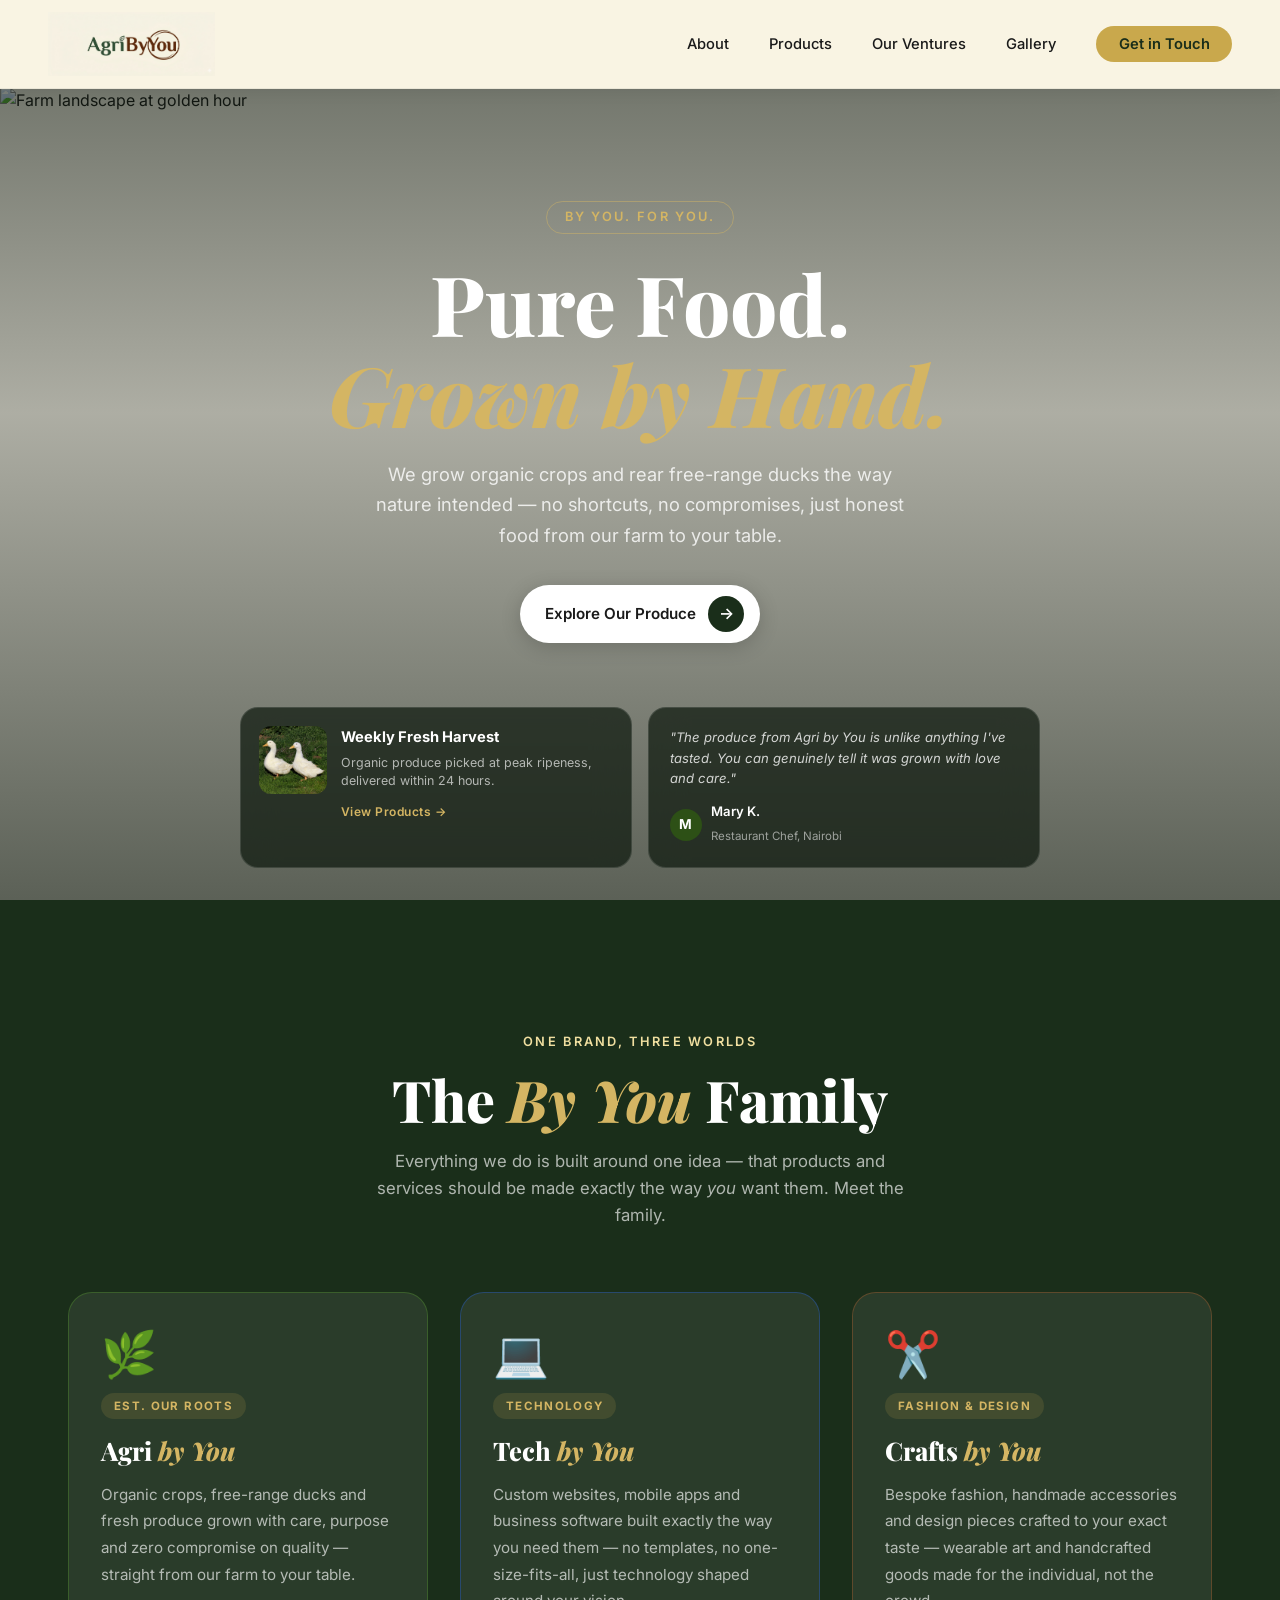
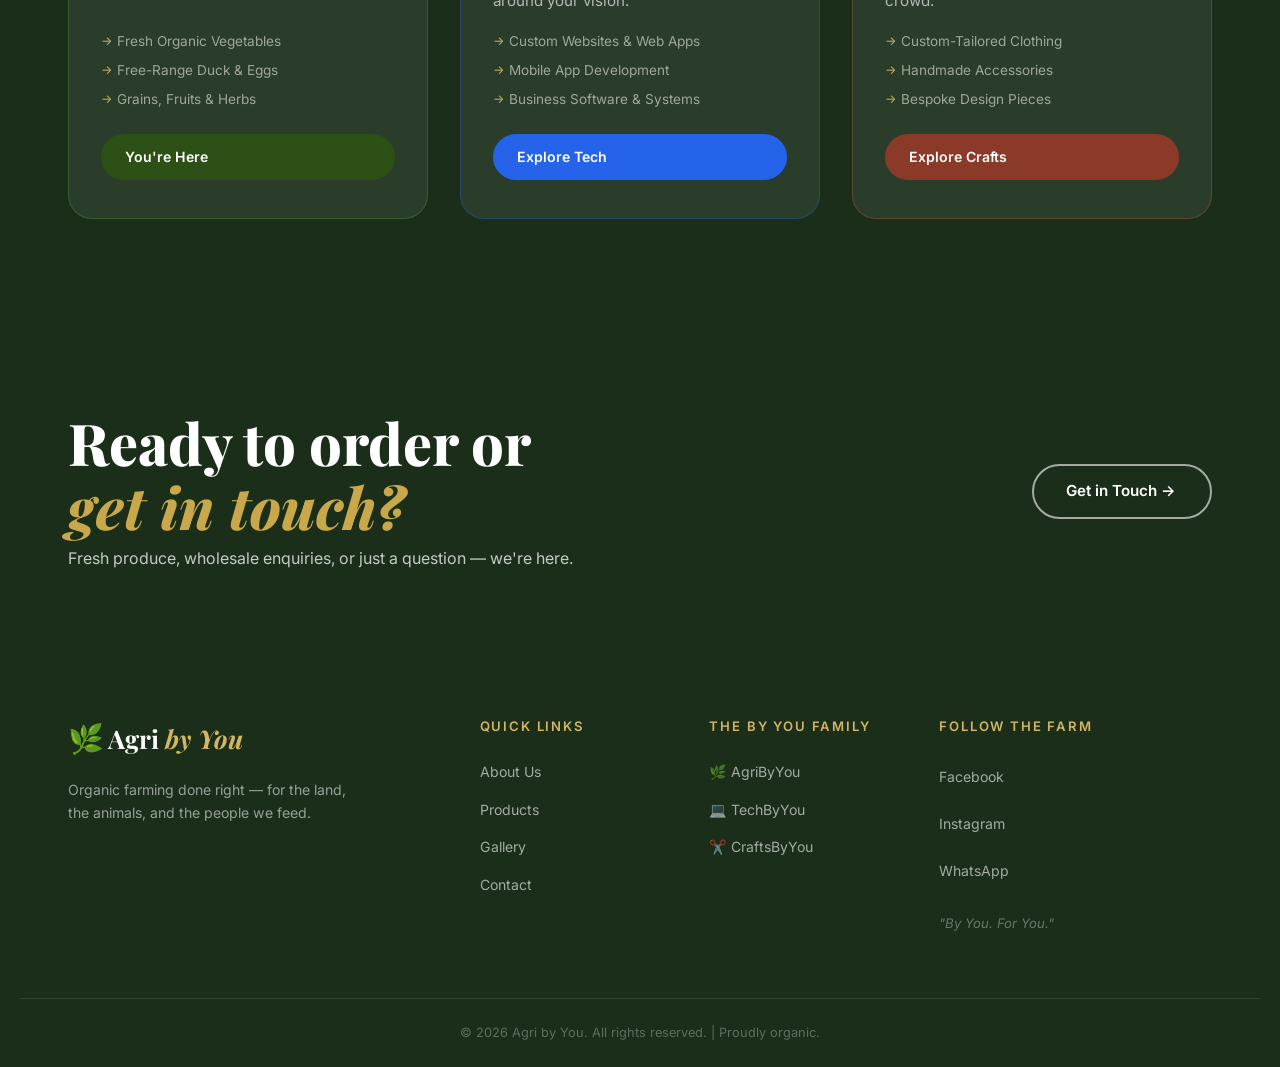
==== commit 0e3027a5: "Make hero full-bleed and remove home tagline section - Hero card now fills edge-to-edge (no side pad" ====
--- a/index.html
+++ b/index.html
@@ -138,13 +138,6 @@
     </div>
   </div>
 
-  <!-- ── HOME TAGLINE ── -->
-  <div class="home-tagline container">
-    <span class="home-tagline-badge">By You. For You.</span>
-    <p class="home-tagline-text">
-      Started as a belief in <strong>honest farming</strong>, now trusted by hundreds of Kenyan families.
-    </p>
-  </div>
 
 
   <!-- ── THE BY YOU FAMILY ── -->
--- a/style.css
+++ b/style.css
@@ -1114,19 +1114,18 @@
   background: #f4f0e6;
 }
 
-/* Outer wrapper: adds the card margin from viewport edges */
+/* Outer wrapper: full width, sits flush below navbar */
 .hc-wrap {
-  padding: 6rem 1.5rem 0;
-  max-width: 1340px;
-  margin: 0 auto;
-}
-
-/* The rounded card */
+  padding-top: 88px; /* navbar height */
+}
+
+/* The rounded card — edge to edge, full remaining viewport */
 .hc-card {
   position: relative;
-  border-radius: 28px;
+  border-radius: 0;
   overflow: hidden;
-  min-height: 86vh;
+  height: calc(100vh - 88px);
+  min-height: 600px;
   display: flex;
   flex-direction: column;
   justify-content: center;
@@ -1385,8 +1384,8 @@
 
 /* Responsive adjustments */
 @media (max-width: 768px) {
-  .hc-wrap { padding: 5rem .75rem 0; }
-  .hc-card  { min-height: 75vh; border-radius: 20px; }
+  .hc-wrap { padding-top: 76px; }
+  .hc-card  { height: calc(100vh - 76px); border-radius: 0; }
   .hc-body  { padding: 4rem 1.2rem 18rem; }
   .hc-bottom {
     grid-template-columns: 1fr;
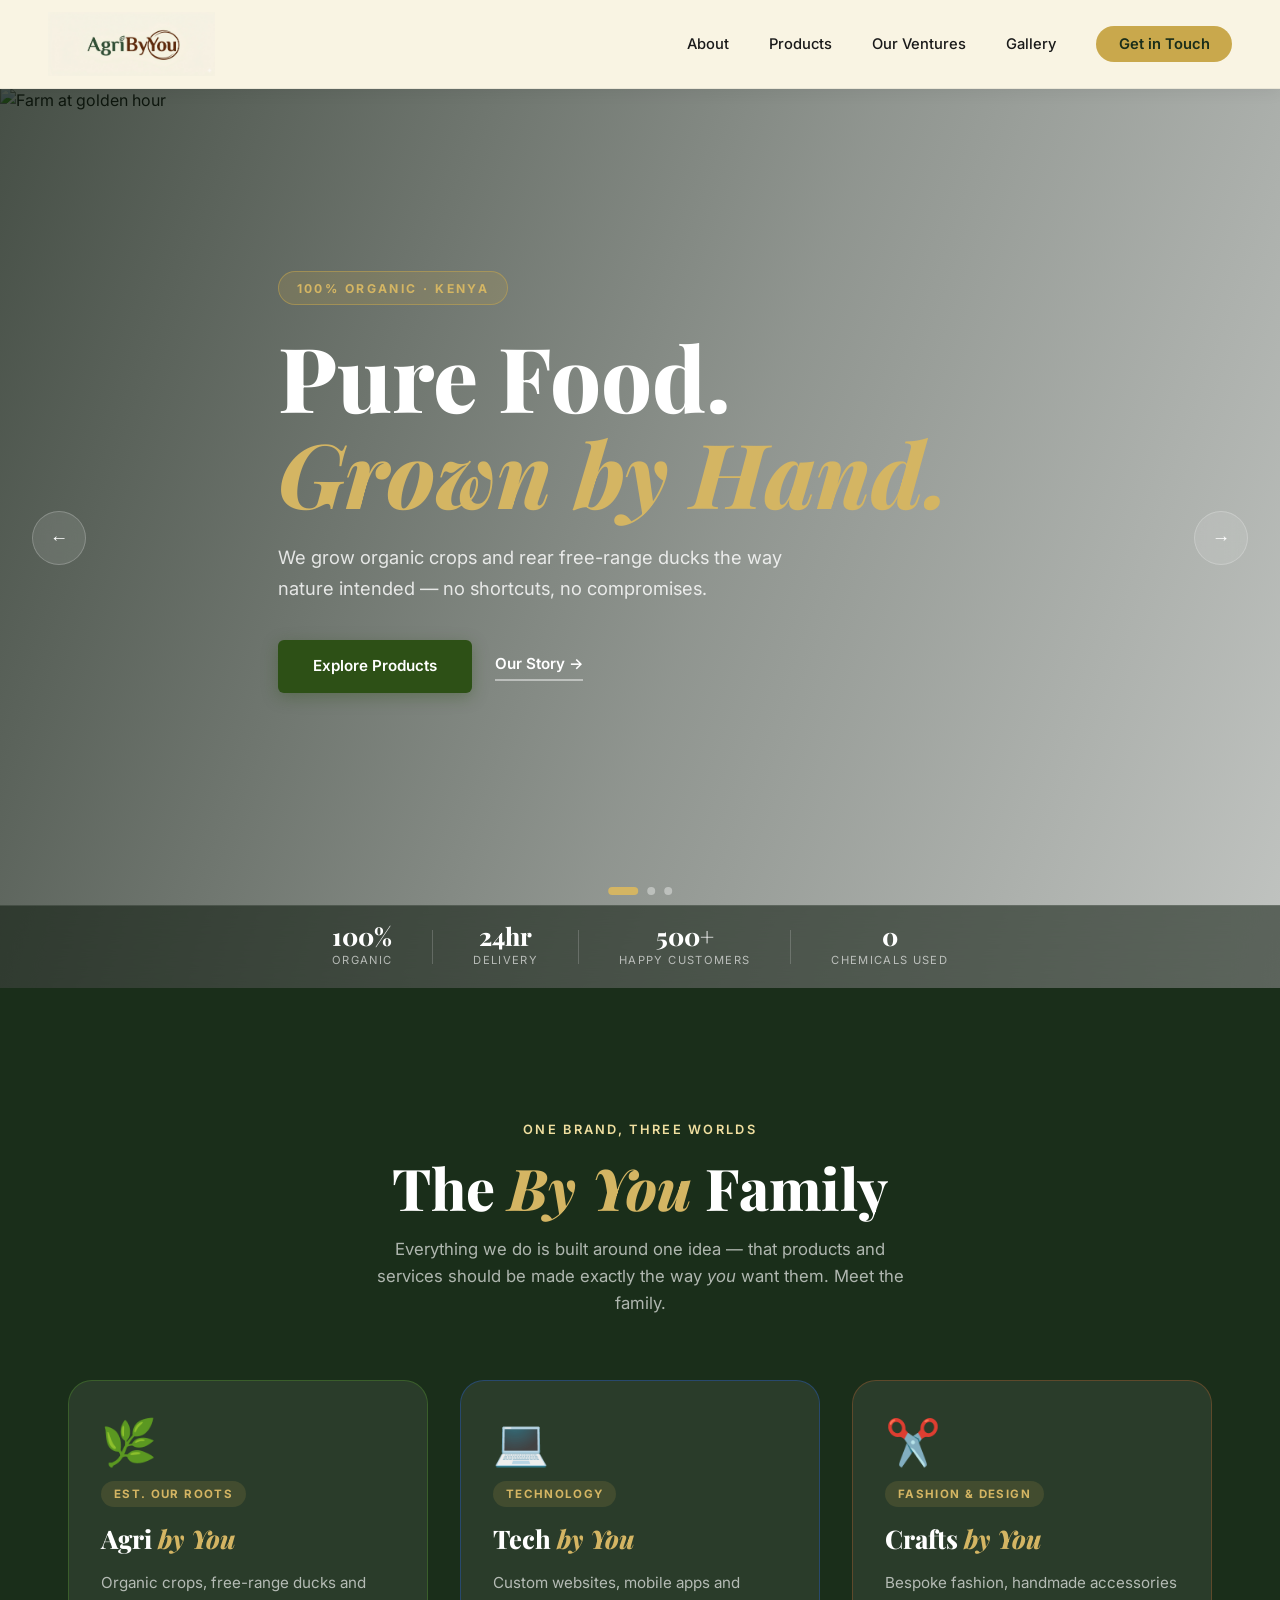
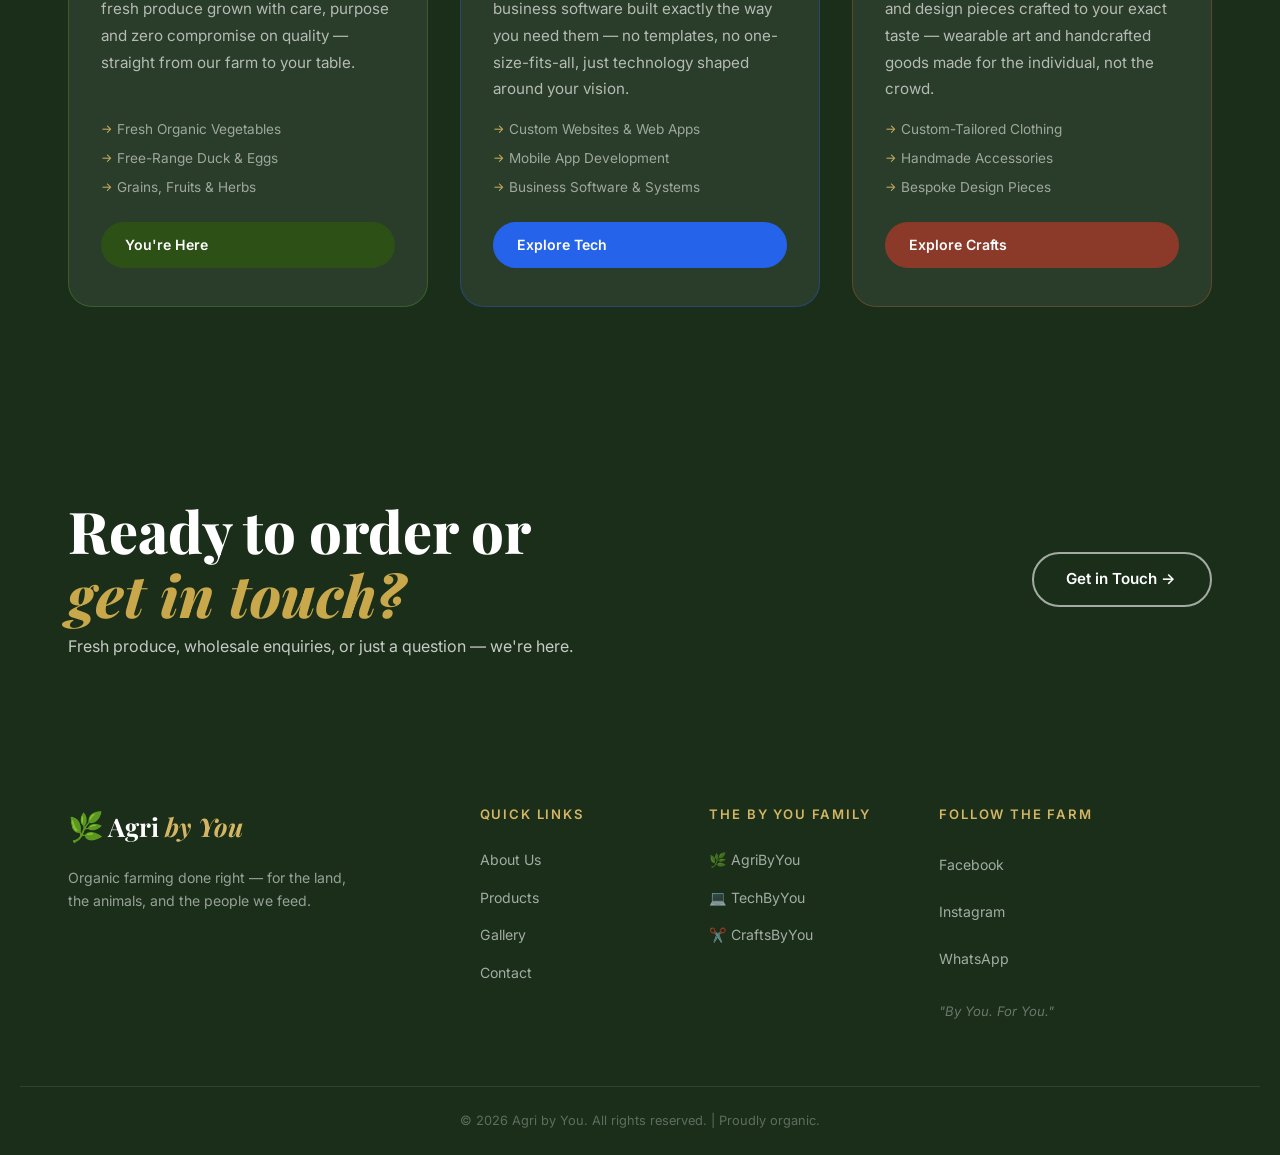
==== commit e3dbf6ed: "Add animated hero slider to home page - 3 full-screen slides with Ken Burns zoom on each background " ====
--- a/index.html
+++ b/index.html
@@ -88,55 +88,83 @@
     </div>
   </nav>
 
-  <!-- ── HERO ── -->
-  <div class="hc-wrap">
-    <div class="hc-card">
-      <img src="https://images.unsplash.com/photo-1500382017468-9049fed747ef?w=1800&q=80"
-           alt="Farm landscape at golden hour" class="hc-img" />
-      <div class="hc-overlay"></div>
-
-      <!-- Centre content -->
-      <div class="hc-body">
-        <p class="hc-eyebrow">By You. For You.</p>
-        <h1 class="hc-title">
-          Pure Food.<br />
-          <em>Grown by Hand.</em>
-        </h1>
-        <p class="hc-sub">
-          We grow organic crops and rear free-range ducks the way nature intended —
-          no shortcuts, no compromises, just honest food from our farm to your table.
-        </p>
-        <a href="products.html" class="hc-cta">
-          Explore Our Produce
-          <span class="hc-cta-icon">→</span>
-        </a>
-      </div>
-
-      <!-- Bottom overlay cards -->
-      <div class="hc-bottom">
-        <div class="hc-feature">
-          <div class="hc-feature-img">
-            <img src="images/ducks.jpg" alt="Free-range ducks" />
-          </div>
-          <div class="hc-feature-body">
-            <h4>Weekly Fresh Harvest</h4>
-            <p>Organic produce picked at peak ripeness, delivered within 24 hours.</p>
-            <a href="products.html" class="hc-feature-link">View Products →</a>
-          </div>
-        </div>
-        <div class="hc-quote">
-          <p>"The produce from Agri by You is unlike anything I've tasted. You can genuinely tell it was grown with love and care."</p>
-          <div class="hc-quote-author">
-            <div class="hc-avatar">M</div>
-            <div>
-              <strong>Mary K.</strong>
-              <span>Restaurant Chef, Nairobi</span>
-            </div>
-          </div>
-        </div>
-      </div>
-    </div>
-  </div>
+  <!-- ── HERO SLIDER ── -->
+  <section class="hero-slider" id="heroSlider">
+
+    <!-- Slide 1 -->
+    <div class="slide active" data-slide="0">
+      <div class="slide-bg">
+        <img src="https://images.unsplash.com/photo-1500382017468-9049fed747ef?w=1800&q=80" alt="Farm at golden hour" />
+      </div>
+      <div class="slide-overlay"></div>
+      <div class="slide-content container">
+        <span class="slide-tag">100% Organic · Kenya</span>
+        <h1 class="slide-title">Pure Food.<br /><em>Grown by Hand.</em></h1>
+        <p class="slide-sub">We grow organic crops and rear free-range ducks the way nature intended — no shortcuts, no compromises.</p>
+        <div class="slide-actions">
+          <a href="products.html" class="sh-btn-primary">Explore Products</a>
+          <a href="about.html" class="sh-btn-ghost">Our Story →</a>
+        </div>
+      </div>
+    </div>
+
+    <!-- Slide 2 -->
+    <div class="slide" data-slide="1">
+      <div class="slide-bg">
+        <img src="https://images.unsplash.com/photo-1574323347407-f5e1ad6d020b?w=1800&q=80" alt="Organic vegetable garden" />
+      </div>
+      <div class="slide-overlay"></div>
+      <div class="slide-content container">
+        <span class="slide-tag">Farm Fresh · Weekly Harvest</span>
+        <h1 class="slide-title">Fresh From<br /><em>the Farm.</em></h1>
+        <p class="slide-sub">Seasonal vegetables, grains, and fruits picked at peak ripeness — delivered to your table within 24 hours.</p>
+        <div class="slide-actions">
+          <a href="products.html" class="sh-btn-primary">Our Produce</a>
+          <a href="contact.html" class="sh-btn-ghost">Order Now →</a>
+        </div>
+      </div>
+    </div>
+
+    <!-- Slide 3 -->
+    <div class="slide" data-slide="2">
+      <div class="slide-bg">
+        <img src="https://images.unsplash.com/photo-1416879595882-3373a0480b5b?w=1800&q=80" alt="Lush crop fields" />
+      </div>
+      <div class="slide-overlay"></div>
+      <div class="slide-content container">
+        <span class="slide-tag">Free-Range · Chemical-Free</span>
+        <h1 class="slide-title">Nature's Way.<br /><em>Always.</em></h1>
+        <p class="slide-sub">No chemicals, no shortcuts. Every crop and every duck raised exactly the way nature — and you — intended.</p>
+        <div class="slide-actions">
+          <a href="about.html" class="sh-btn-primary">Learn More</a>
+          <a href="contact.html" class="sh-btn-ghost">Get in Touch →</a>
+        </div>
+      </div>
+    </div>
+
+    <!-- Arrow controls -->
+    <button class="slider-arrow slider-prev" aria-label="Previous slide">&#8592;</button>
+    <button class="slider-arrow slider-next" aria-label="Next slide">&#8594;</button>
+
+    <!-- Dot indicators -->
+    <div class="slider-dots">
+      <button class="dot active" data-dot="0" aria-label="Slide 1"></button>
+      <button class="dot" data-dot="1" aria-label="Slide 2"></button>
+      <button class="dot" data-dot="2" aria-label="Slide 3"></button>
+    </div>
+
+    <!-- Stats strip -->
+    <div class="slider-stats">
+      <div class="slider-stat"><strong>100%</strong><span>Organic</span></div>
+      <div class="slider-stat-div"></div>
+      <div class="slider-stat"><strong>24hr</strong><span>Delivery</span></div>
+      <div class="slider-stat-div"></div>
+      <div class="slider-stat"><strong>500+</strong><span>Happy Customers</span></div>
+      <div class="slider-stat-div"></div>
+      <div class="slider-stat"><strong>0</strong><span>Chemicals Used</span></div>
+    </div>
+
+  </section>
 
 
 
--- a/style.css
+++ b/style.css
@@ -1108,298 +1108,248 @@
 }
 
 /* ══════════════════════════════════════════
-   HOME PAGE — GREENSET-STYLE HERO
+   HOME HERO SLIDER
 ══════════════════════════════════════════ */
-.home-page {
-  background: #f4f0e6;
-}
-
-/* Outer wrapper: full width, sits flush below navbar */
-.hc-wrap {
-  padding-top: 88px; /* navbar height */
-}
-
-/* The rounded card — edge to edge, full remaining viewport */
-.hc-card {
+.hero-slider {
   position: relative;
-  border-radius: 0;
+  height: 100vh;
   overflow: hidden;
-  height: calc(100vh - 88px);
-  min-height: 600px;
-  display: flex;
-  flex-direction: column;
-  justify-content: center;
-  isolation: isolate;
-}
-
-/* Background image */
-.hc-img {
+  margin-top: 88px;
+}
+
+/* Each slide */
+.slide {
   position: absolute;
   inset: 0;
+  opacity: 0;
+  z-index: 0;
+  transition: opacity .9s cubic-bezier(.4,0,.2,1);
+}
+.slide.active { opacity: 1; z-index: 1; }
+
+/* Background image with Ken Burns zoom */
+.slide-bg {
+  position: absolute;
+  inset: 0;
+  overflow: hidden;
+}
+.slide-bg img {
   width: 100%;
   height: 100%;
   object-fit: cover;
-  object-position: center 40%;
-  z-index: 0;
-}
+  object-position: center;
+  transform: scale(1.08);
+  transition: transform 7s cubic-bezier(.25,.46,.45,.94);
+}
+.slide.active .slide-bg img { transform: scale(1); }
 
 /* Dark gradient overlay */
-.hc-overlay {
+.slide-overlay {
   position: absolute;
   inset: 0;
   background: linear-gradient(
-    to bottom,
-    rgba(10,20,10,.55) 0%,
-    rgba(10,20,10,.3) 40%,
-    rgba(10,20,10,.65) 100%
+    110deg,
+    rgba(8,20,8,.75) 0%,
+    rgba(8,20,8,.45) 55%,
+    rgba(8,20,8,.25) 100%
   );
-  z-index: 1;
-}
-
-/* Centre content area */
-.hc-body {
+}
+
+/* Content */
+.slide-content {
   position: relative;
   z-index: 2;
-  text-align: center;
-  padding: 5rem 2rem 14rem;
-  max-width: 780px;
-  margin: 0 auto;
-}
-
-.hc-eyebrow {
+  height: 100%;
+  display: flex;
+  flex-direction: column;
+  justify-content: center;
+  padding-bottom: 7rem;
+  max-width: 820px;
+}
+
+/* Animated elements — hidden until slide is active */
+.slide-tag,
+.slide-title,
+.slide-sub,
+.slide-actions {
+  opacity: 0;
+  transform: translateY(38px);
+  transition: opacity .7s ease, transform .7s ease;
+}
+.slide.active .slide-tag     { opacity: 1; transform: none; transition-delay: .15s; }
+.slide.active .slide-title   { opacity: 1; transform: none; transition-delay: .35s; }
+.slide.active .slide-sub     { opacity: 1; transform: none; transition-delay: .55s; }
+.slide.active .slide-actions { opacity: 1; transform: none; transition-delay: .75s; }
+
+.slide-tag {
   display: inline-block;
-  font-size: .8rem;
-  font-weight: 600;
-  letter-spacing: .18em;
+  background: rgba(201,168,76,.18);
+  border: 1px solid rgba(201,168,76,.5);
+  color: var(--gold-400);
+  font-size: .76rem;
+  font-weight: 700;
+  letter-spacing: .2em;
   text-transform: uppercase;
-  color: var(--gold-400);
+  padding: .4rem 1.1rem;
+  border-radius: 999px;
   margin-bottom: 1.4rem;
-  border: 1px solid rgba(212,181,99,.45);
-  padding: .35rem 1.1rem;
-  border-radius: 999px;
-}
-
-.hc-title {
+  width: fit-content;
+}
+
+.slide-title {
   font-family: 'Playfair Display', serif;
-  font-size: clamp(2.8rem, 6.5vw, 5.5rem);
+  font-size: clamp(3rem, 7vw, 6rem);
   font-weight: 800;
   color: #fff;
-  line-height: 1.1;
-  margin-bottom: 1.2rem;
-}
-
-.hc-title em {
-  color: var(--gold-400);
-  font-style: italic;
-}
-
-.hc-sub {
+  line-height: 1.08;
+  margin-bottom: 1.3rem;
+}
+.slide-title em { color: var(--gold-400); font-style: italic; }
+
+.slide-sub {
   font-size: clamp(.95rem, 2vw, 1.15rem);
-  color: rgba(255,255,255,.8);
-  max-width: 560px;
-  margin: 0 auto 2.2rem;
-  line-height: 1.65;
-}
-
-/* Pill CTA button */
-.hc-cta {
-  display: inline-flex;
-  align-items: center;
-  gap: .75rem;
-  background: #fff;
-  color: var(--text-dark);
+  color: rgba(255,255,255,.82);
+  line-height: 1.7;
+  max-width: 520px;
+  margin-bottom: 2.2rem;
+}
+
+.slide-actions {
+  display: flex;
+  align-items: center;
+  gap: 1.4rem;
+  flex-wrap: wrap;
+}
+
+.sh-btn-primary {
+  display: inline-block;
+  background: var(--green-700);
+  color: #fff;
   font-weight: 600;
   font-size: .95rem;
-  padding: .7rem 1rem .7rem 1.6rem;
-  border-radius: 999px;
-  transition: transform var(--transition), box-shadow var(--transition);
-  box-shadow: 0 4px 20px rgba(0,0,0,.18);
-}
-
-.hc-cta:hover {
-  transform: translateY(-2px);
-  box-shadow: 0 8px 28px rgba(0,0,0,.22);
-}
-
-.hc-cta-icon {
-  display: inline-flex;
+  padding: .9rem 2.2rem;
+  border-radius: 6px;
+  transition: background var(--transition), transform var(--transition), box-shadow var(--transition);
+  box-shadow: 0 4px 16px rgba(45,80,22,.35);
+}
+.sh-btn-primary:hover { background: var(--green-600); transform: translateY(-2px); box-shadow: 0 8px 24px rgba(45,80,22,.4); }
+
+.sh-btn-ghost {
+  display: inline-block;
+  color: #fff;
+  font-weight: 600;
+  font-size: .95rem;
+  padding-bottom: 3px;
+  border-bottom: 2px solid rgba(255,255,255,.45);
+  transition: color var(--transition), border-color var(--transition);
+}
+.sh-btn-ghost:hover { color: var(--gold-400); border-color: var(--gold-400); }
+
+/* Arrow controls */
+.slider-arrow {
+  position: absolute;
+  top: 50%;
+  transform: translateY(-50%);
+  z-index: 10;
+  background: rgba(255,255,255,.1);
+  border: 1px solid rgba(255,255,255,.22);
+  color: #fff;
+  width: 54px;
+  height: 54px;
+  border-radius: 50%;
+  font-size: 1.15rem;
+  cursor: pointer;
+  display: flex;
   align-items: center;
   justify-content: center;
-  width: 36px;
-  height: 36px;
-  background: var(--green-900);
-  color: #fff;
-  border-radius: 50%;
-  font-size: 1rem;
-}
-
-/* Bottom overlay card strip */
-.hc-bottom {
-  position: absolute;
-  bottom: 2rem;
+  backdrop-filter: blur(10px);
+  transition: background var(--transition), transform var(--transition);
+}
+.slider-arrow:hover { background: rgba(255,255,255,.22); transform: translateY(-50%) scale(1.08); }
+.slider-prev { left: 2rem; }
+.slider-next { right: 2rem; }
+
+/* Dot indicators */
+.slider-dots {
+  position: absolute;
+  bottom: 5.8rem;
   left: 50%;
   transform: translateX(-50%);
-  z-index: 3;
-  display: grid;
-  grid-template-columns: 1fr 1fr;
-  gap: 1rem;
-  width: min(800px, calc(100% - 4rem));
-}
-
-/* Feature card */
-.hc-feature {
-  background: rgba(15,25,15,.72);
-  backdrop-filter: blur(18px);
-  -webkit-backdrop-filter: blur(18px);
-  border: 1px solid rgba(255,255,255,.12);
-  border-radius: 18px;
-  padding: 1.1rem;
-  display: flex;
-  gap: .9rem;
-  align-items: flex-start;
-}
-
-.hc-feature-img {
-  width: 68px;
-  height: 68px;
-  border-radius: 12px;
-  overflow: hidden;
-  flex-shrink: 0;
-}
-
-.hc-feature-img img {
-  width: 100%;
-  height: 100%;
-  object-fit: cover;
-}
-
-.hc-feature-body h4 {
-  font-size: .92rem;
-  font-weight: 700;
+  z-index: 10;
+  display: flex;
+  gap: .55rem;
+}
+
+.dot {
+  width: 8px;
+  height: 8px;
+  border-radius: 50%;
+  background: rgba(255,255,255,.38);
+  border: none;
+  cursor: pointer;
+  padding: 0;
+  transition: width .35s ease, background .35s ease, border-radius .35s ease;
+}
+.dot.active { width: 30px; border-radius: 4px; background: var(--gold-400); }
+
+/* Stats strip */
+.slider-stats {
+  position: absolute;
+  bottom: 0;
+  left: 0;
+  right: 0;
+  z-index: 10;
+  background: rgba(10,22,10,.55);
+  backdrop-filter: blur(20px);
+  -webkit-backdrop-filter: blur(20px);
+  border-top: 1px solid rgba(255,255,255,.1);
+  display: flex;
+  align-items: center;
+  justify-content: center;
+  gap: 2.5rem;
+  padding: 1.1rem 2rem;
+}
+
+.slider-stat {
+  display: flex;
+  flex-direction: column;
+  align-items: center;
+  text-align: center;
+}
+.slider-stat strong {
+  font-size: 1.55rem;
+  font-weight: 800;
   color: #fff;
-  margin-bottom: .28rem;
-}
-
-.hc-feature-body p {
-  font-size: .78rem;
-  color: rgba(255,255,255,.65);
-  line-height: 1.45;
-  margin-bottom: .5rem;
-}
-
-.hc-feature-link {
-  font-size: .75rem;
-  font-weight: 600;
-  color: var(--gold-400);
-  letter-spacing: .04em;
-}
-
-/* Quote card */
-.hc-quote {
-  background: rgba(15,25,15,.72);
-  backdrop-filter: blur(18px);
-  -webkit-backdrop-filter: blur(18px);
-  border: 1px solid rgba(255,255,255,.12);
-  border-radius: 18px;
-  padding: 1.2rem 1.3rem;
-  display: flex;
-  flex-direction: column;
-  justify-content: space-between;
-  gap: .8rem;
-}
-
-.hc-quote > p {
-  font-size: .82rem;
-  color: rgba(255,255,255,.8);
-  line-height: 1.55;
-  font-style: italic;
-}
-
-.hc-quote-author {
-  display: flex;
-  align-items: center;
-  gap: .6rem;
-}
-
-.hc-avatar {
-  width: 32px;
-  height: 32px;
-  border-radius: 50%;
-  background: var(--green-700);
-  color: #fff;
-  font-weight: 700;
-  font-size: .85rem;
-  display: flex;
-  align-items: center;
-  justify-content: center;
-  flex-shrink: 0;
-}
-
-.hc-quote-author strong {
-  display: block;
-  font-size: .82rem;
-  color: #fff;
-  font-weight: 600;
-}
-
-.hc-quote-author span {
-  font-size: .72rem;
-  color: rgba(255,255,255,.55);
-}
-
-/* ── HOME TAGLINE below card ── */
-.home-tagline {
-  padding: 3.5rem 0 2rem;
-  display: flex;
-  flex-direction: column;
-  align-items: flex-start;
-  gap: 1rem;
-}
-
-.home-tagline-badge {
-  display: inline-block;
-  background: rgba(201,168,76,.15);
-  color: var(--green-700);
-  border: 1px solid rgba(201,168,76,.35);
-  font-size: .78rem;
-  font-weight: 700;
-  letter-spacing: .14em;
+  font-family: 'Playfair Display', serif;
+  line-height: 1;
+}
+.slider-stat span {
+  font-size: .7rem;
+  color: rgba(255,255,255,.62);
+  letter-spacing: .12em;
   text-transform: uppercase;
-  padding: .35rem 1rem;
-  border-radius: 999px;
-}
-
-.home-tagline-text {
-  font-family: 'Playfair Display', serif;
-  font-size: clamp(1.6rem, 3.5vw, 2.6rem);
-  font-weight: 700;
-  color: var(--text-dark);
-  line-height: 1.3;
-  max-width: 640px;
-}
-
-.home-tagline-text strong {
-  color: var(--green-700);
-}
-
-/* Responsive adjustments */
+  margin-top: .25rem;
+}
+.slider-stat-div {
+  width: 1px;
+  height: 34px;
+  background: rgba(255,255,255,.18);
+}
+
+/* Responsive */
 @media (max-width: 768px) {
-  .hc-wrap { padding-top: 76px; }
-  .hc-card  { height: calc(100vh - 76px); border-radius: 0; }
-  .hc-body  { padding: 4rem 1.2rem 18rem; }
-  .hc-bottom {
-    grid-template-columns: 1fr;
-    bottom: 1.2rem;
-    left: 50%;
-    width: calc(100% - 2rem);
-  }
-  .hc-quote { display: none; }
+  .hero-slider { margin-top: 76px; height: calc(100vh - 76px); }
+  .slider-prev { left: .8rem; }
+  .slider-next { right: .8rem; }
+  .slider-stats { gap: 1.2rem; padding: .9rem 1rem; }
+  .slider-stat strong { font-size: 1.2rem; }
+  .slide-content { padding-bottom: 6rem; }
 }
 
 @media (max-width: 480px) {
-  .hc-title { font-size: clamp(2.2rem, 8vw, 3rem); }
-  .hc-body  { padding-bottom: 14rem; }
-  .hc-feature-body p { display: none; }
+  .slider-arrow { width: 42px; height: 42px; font-size: 1rem; }
+  .slider-stats { gap: .8rem; }
+  .slider-stat-div { display: none; }
 }
 
 /* ══════════════════════════════════════════
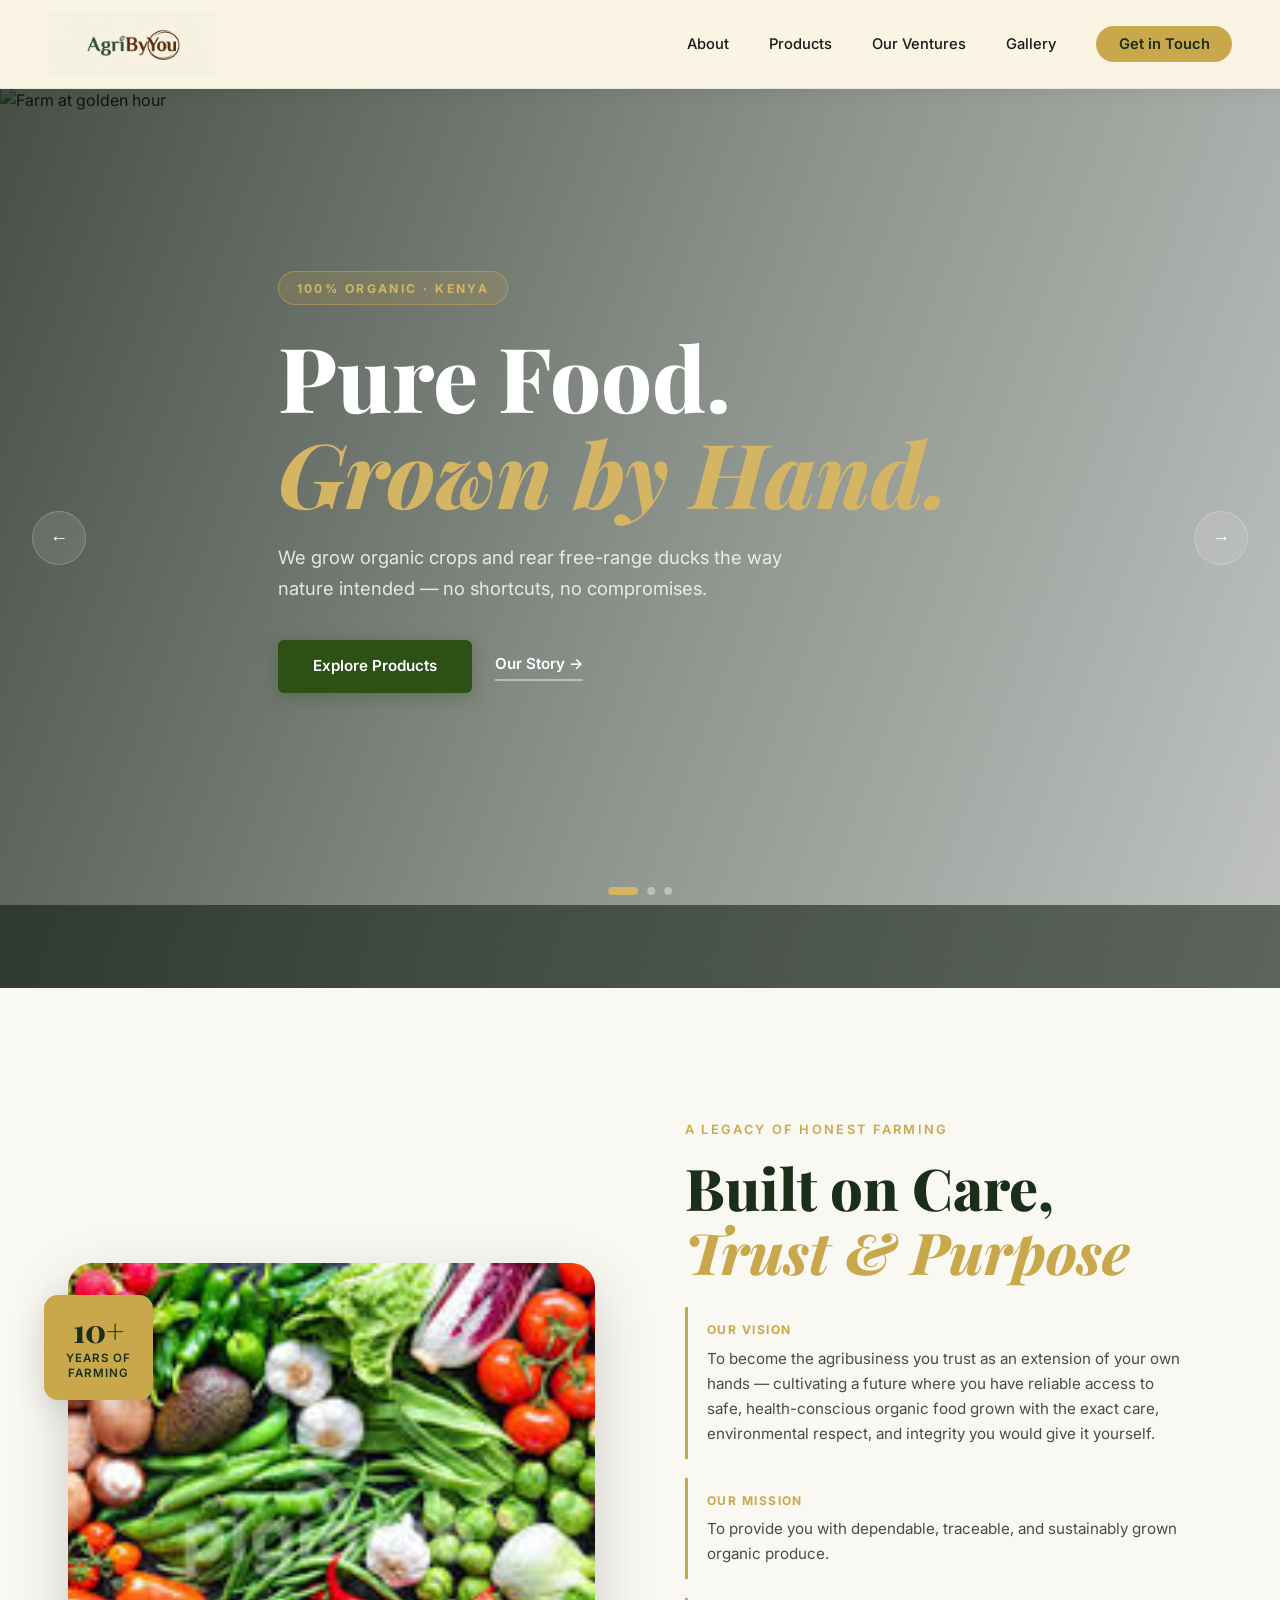
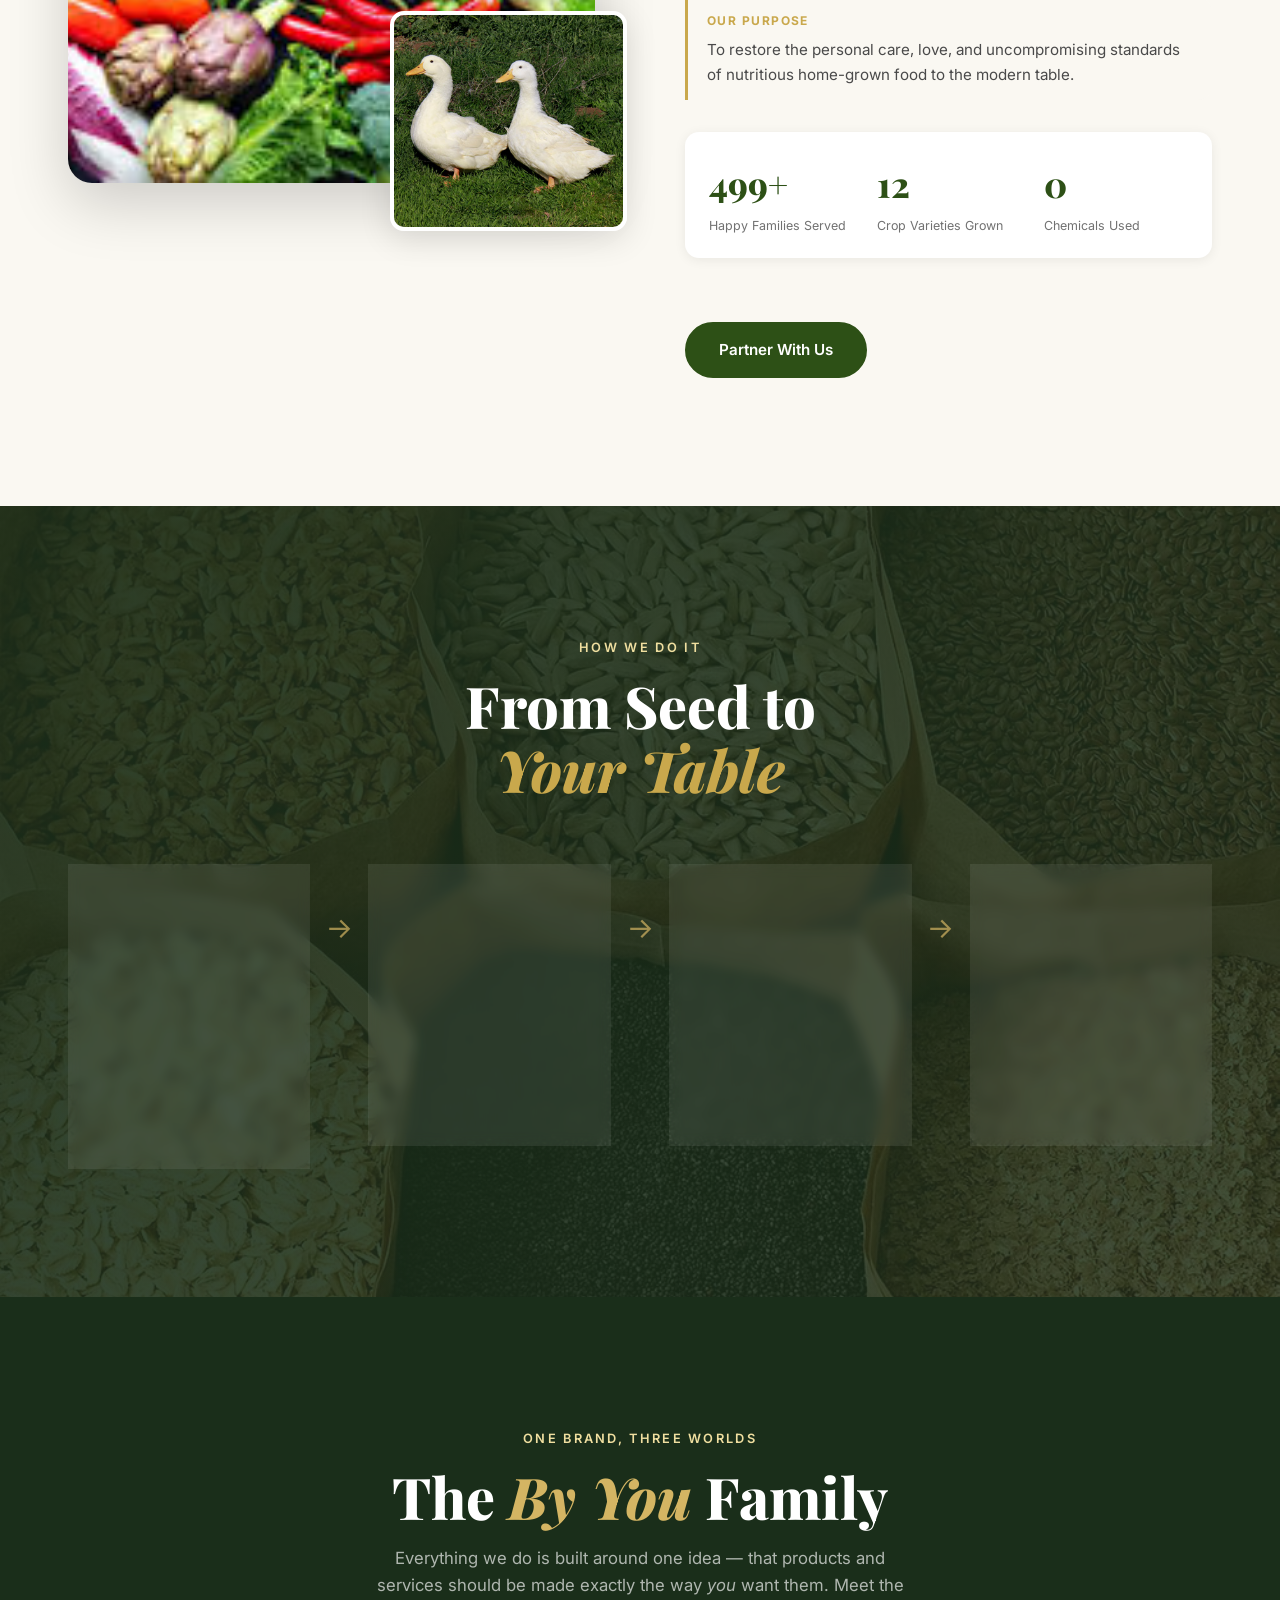
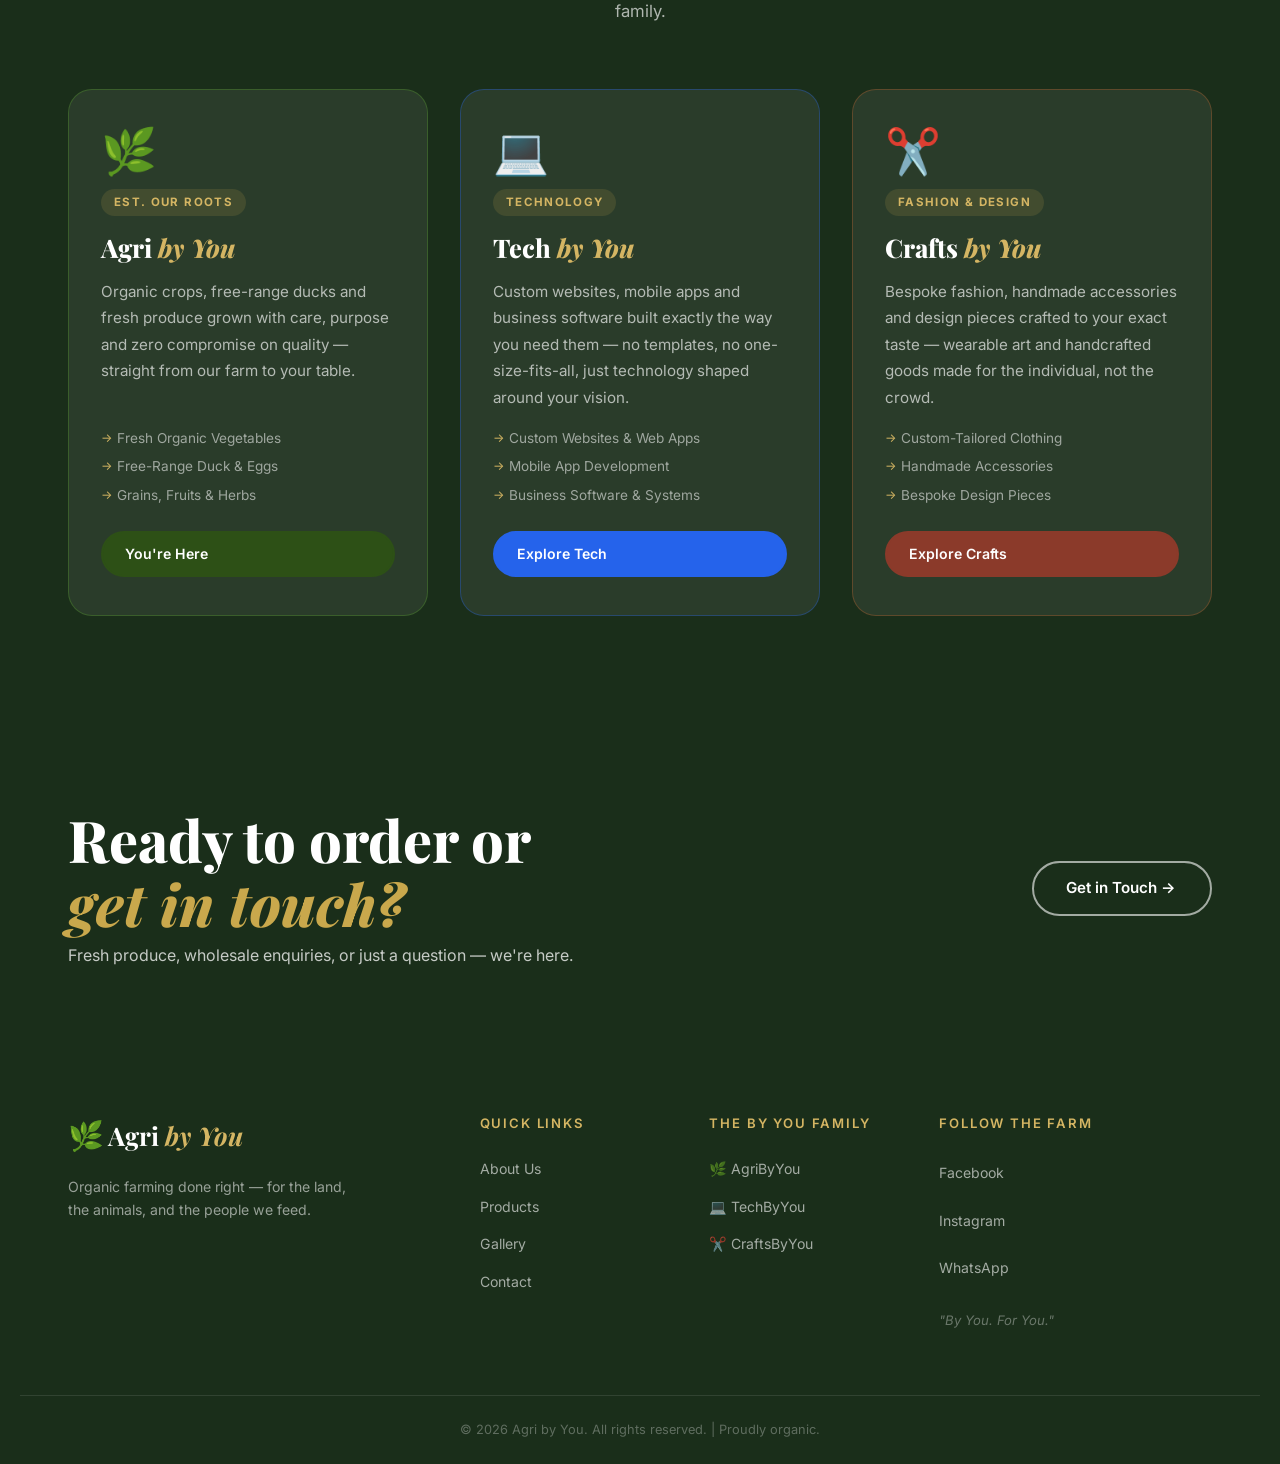
==== commit 1429074b: "Add About & Process sections to home page Brings About (story, vision/mission/purpose, stats) and th" ====
--- a/index.html
+++ b/index.html
@@ -76,7 +76,7 @@
         <img src="images/logo.png" alt="AgriByYou Logo" class="nav-logo-img" />
       </a>
       <ul class="nav-links">
-        <li><a href="about.html">About</a></li>
+        <li><a href="#about">About</a></li>
         <li><a href="products.html">Products</a></li>
         <li><a href="#ventures">Our Ventures</a></li>
         <li><a href="gallery.html">Gallery</a></li>
@@ -103,7 +103,7 @@
         <p class="slide-sub">We grow organic crops and rear free-range ducks the way nature intended — no shortcuts, no compromises.</p>
         <div class="slide-actions">
           <a href="products.html" class="sh-btn-primary">Explore Products</a>
-          <a href="about.html" class="sh-btn-ghost">Our Story →</a>
+          <a href="#about" class="sh-btn-ghost">Our Story →</a>
         </div>
       </div>
     </div>
@@ -167,6 +167,94 @@
   </section>
 
 
+
+  <!-- ── ABOUT ── -->
+  <section class="about section" id="about">
+    <div class="container about-grid">
+      <div class="about-images">
+        <div class="img-stack">
+          <img src="images/veges.jpeg" alt="Lush crop fields" class="img-main" />
+          <img src="images/ducks.jpg" alt="Ducks on the farm" class="img-accent" />
+          <div class="img-badge">
+            <span class="badge-num">10+</span>
+            <span class="badge-label">Years of<br/>Farming</span>
+          </div>
+        </div>
+      </div>
+      <div class="about-text">
+        <p class="section-label">A Legacy of Honest Farming</p>
+        <h2 class="section-title">Built on Care,<br /><em>Trust &amp; Purpose</em></h2>
+        <div class="mvp-blocks">
+          <div class="mvp-block">
+            <span class="mvp-label">Our Vision</span>
+            <p>To become the agribusiness you trust as an extension of your own hands — cultivating a future where you have reliable access to safe, health-conscious organic food grown with the exact care, environmental respect, and integrity you would give it yourself.</p>
+          </div>
+          <div class="mvp-block">
+            <span class="mvp-label">Our Mission</span>
+            <p>To provide you with dependable, traceable, and sustainably grown organic produce.</p>
+          </div>
+          <div class="mvp-block">
+            <span class="mvp-label">Our Purpose</span>
+            <p>To restore the personal care, love, and uncompromising standards of nutritious home-grown food to the modern table.</p>
+          </div>
+        </div>
+        <div class="about-stats">
+          <div class="stat">
+            <span class="stat-num">500+</span>
+            <span class="stat-label">Happy Families Served</span>
+          </div>
+          <div class="stat">
+            <span class="stat-num">12</span>
+            <span class="stat-label">Crop Varieties Grown</span>
+          </div>
+          <div class="stat">
+            <span class="stat-num">0</span>
+            <span class="stat-label">Chemicals Used</span>
+          </div>
+        </div>
+        <a href="contact.html" class="btn btn-primary mt-sm">Partner With Us</a>
+      </div>
+    </div>
+  </section>
+
+  <!-- ── PROCESS ── -->
+  <section class="process section" id="process">
+    <div class="process-bg">
+      <img src="images/grains.webp" alt="Farm field rows" />
+      <div class="process-overlay"></div>
+    </div>
+    <div class="container process-inner">
+      <div class="section-header center light">
+        <p class="section-label">How We Do It</p>
+        <h2 class="section-title">From Seed to<br /><em>Your Table</em></h2>
+      </div>
+      <div class="steps">
+        <div class="step">
+          <div class="step-number">01</div>
+          <h3>Prepare the Soil</h3>
+          <p>We enrich our soil naturally using compost, manure, and cover crops — creating the perfect foundation for healthy plants.</p>
+        </div>
+        <div class="step-arrow">→</div>
+        <div class="step">
+          <div class="step-number">02</div>
+          <h3>Plant &amp; Nurture</h3>
+          <p>Seeds are sown by hand and tended daily. We use companion planting and natural pest control to keep crops thriving.</p>
+        </div>
+        <div class="step-arrow">→</div>
+        <div class="step">
+          <div class="step-number">03</div>
+          <h3>Harvest Fresh</h3>
+          <p>We harvest at peak ripeness — never early for shelf life. What's picked today reaches you within 24 hours.</p>
+        </div>
+        <div class="step-arrow">→</div>
+        <div class="step">
+          <div class="step-number">04</div>
+          <h3>Deliver to You</h3>
+          <p>Packed with care and delivered fresh — no cold storage, no preservatives, no compromise on quality.</p>
+        </div>
+      </div>
+    </div>
+  </section>
 
   <!-- ── THE BY YOU FAMILY ── -->
   <section class="ventures section" id="ventures">
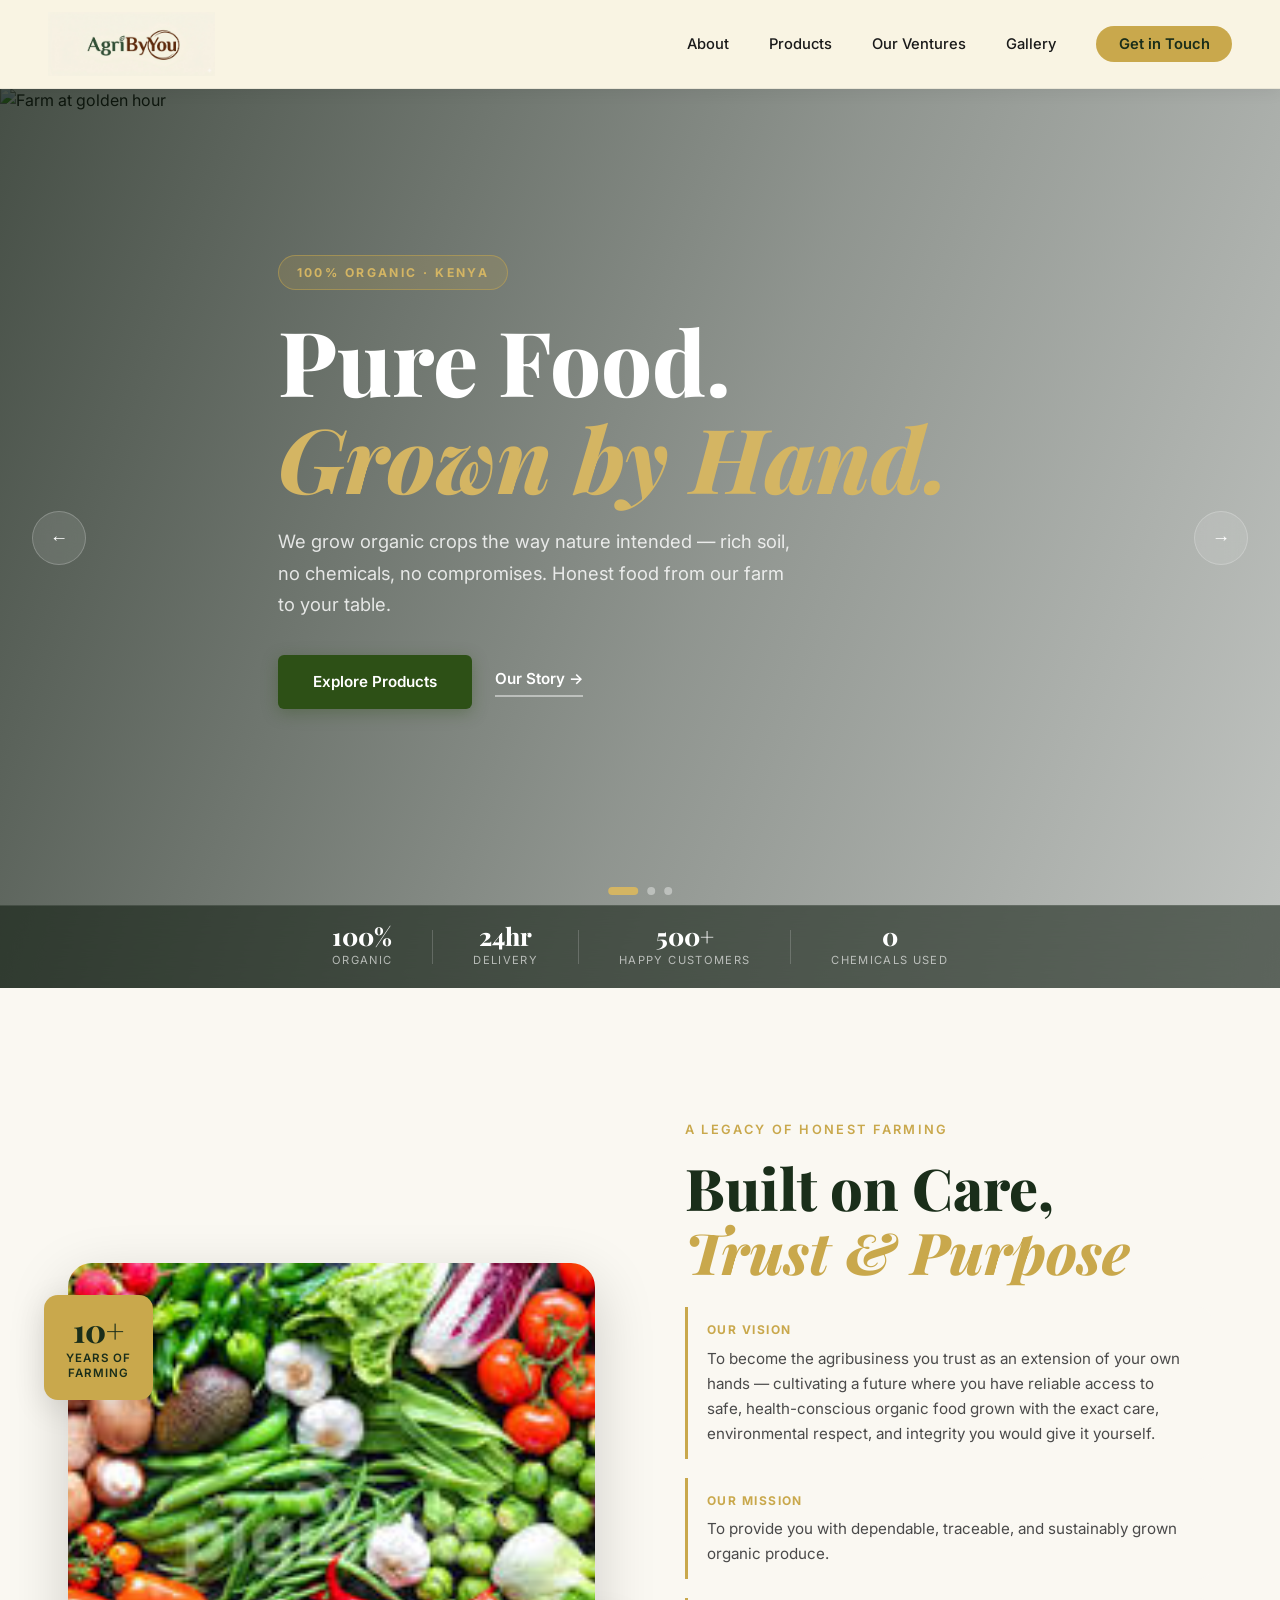
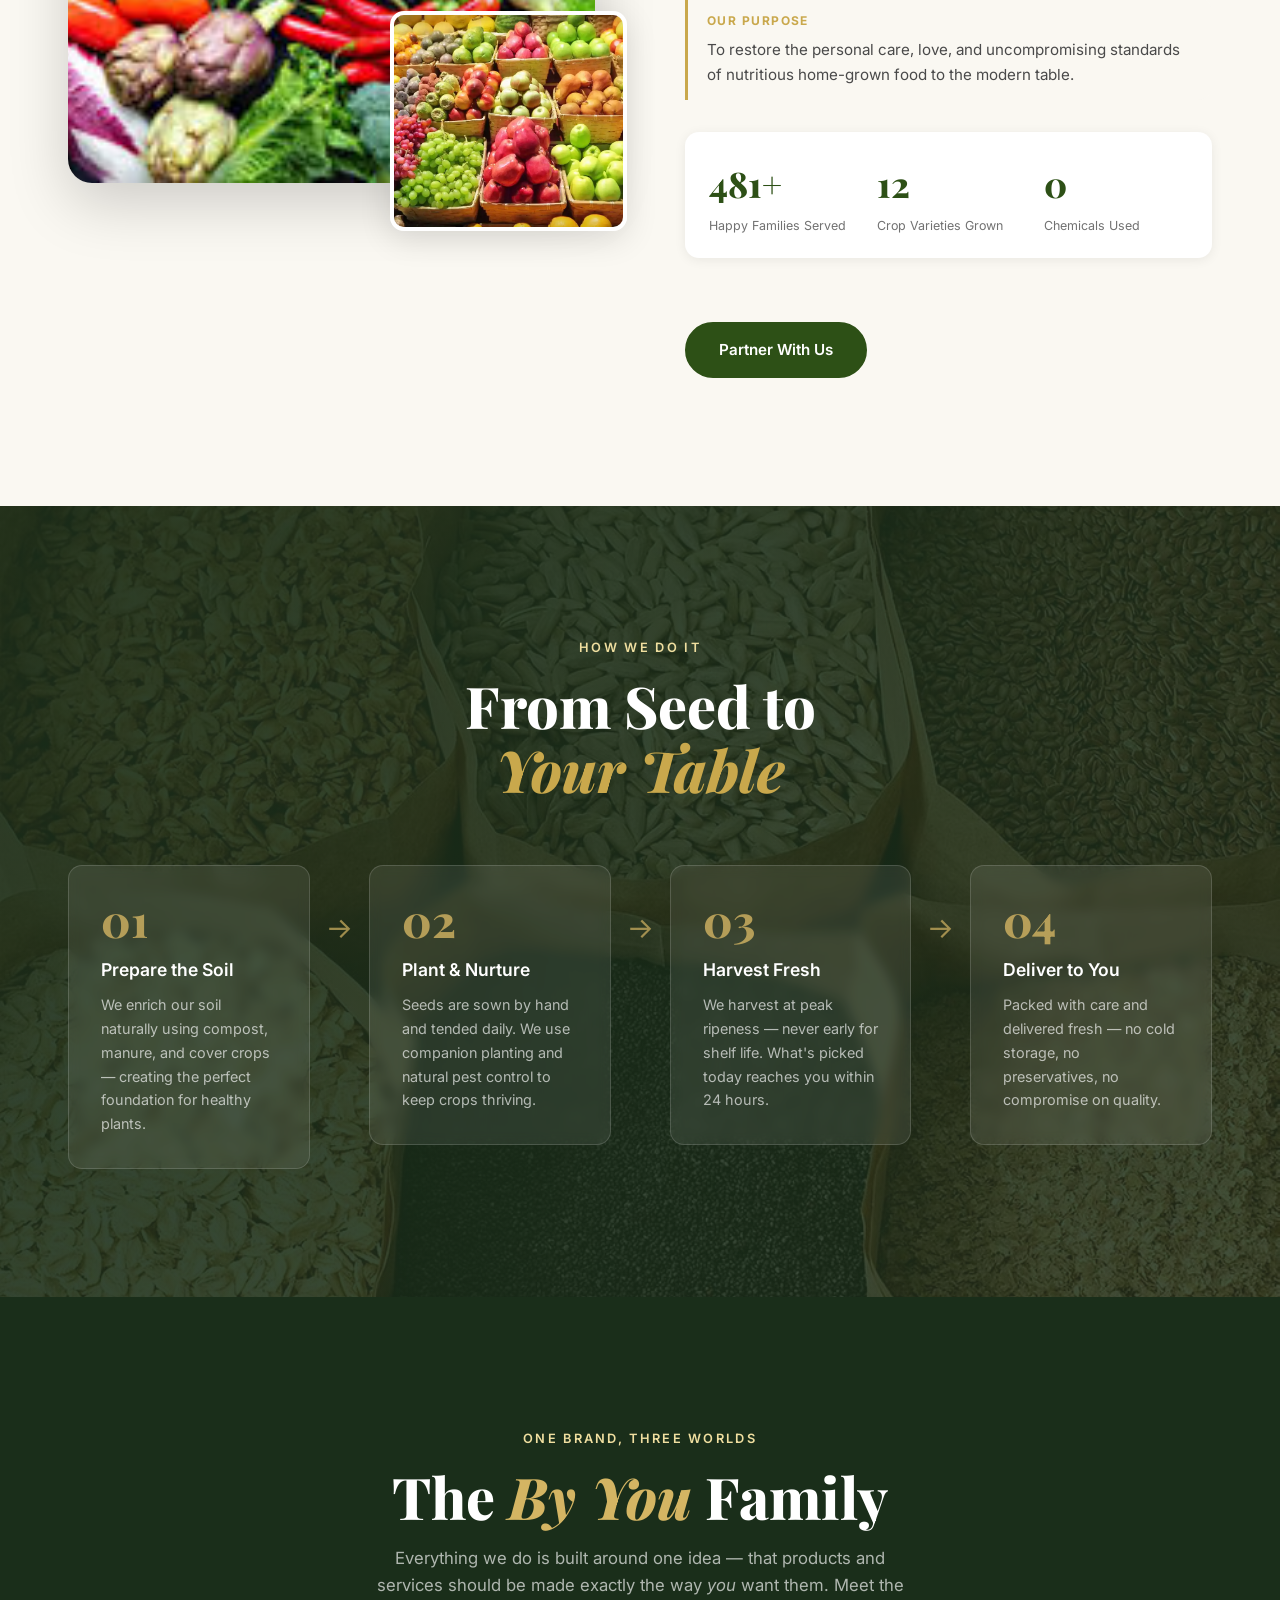
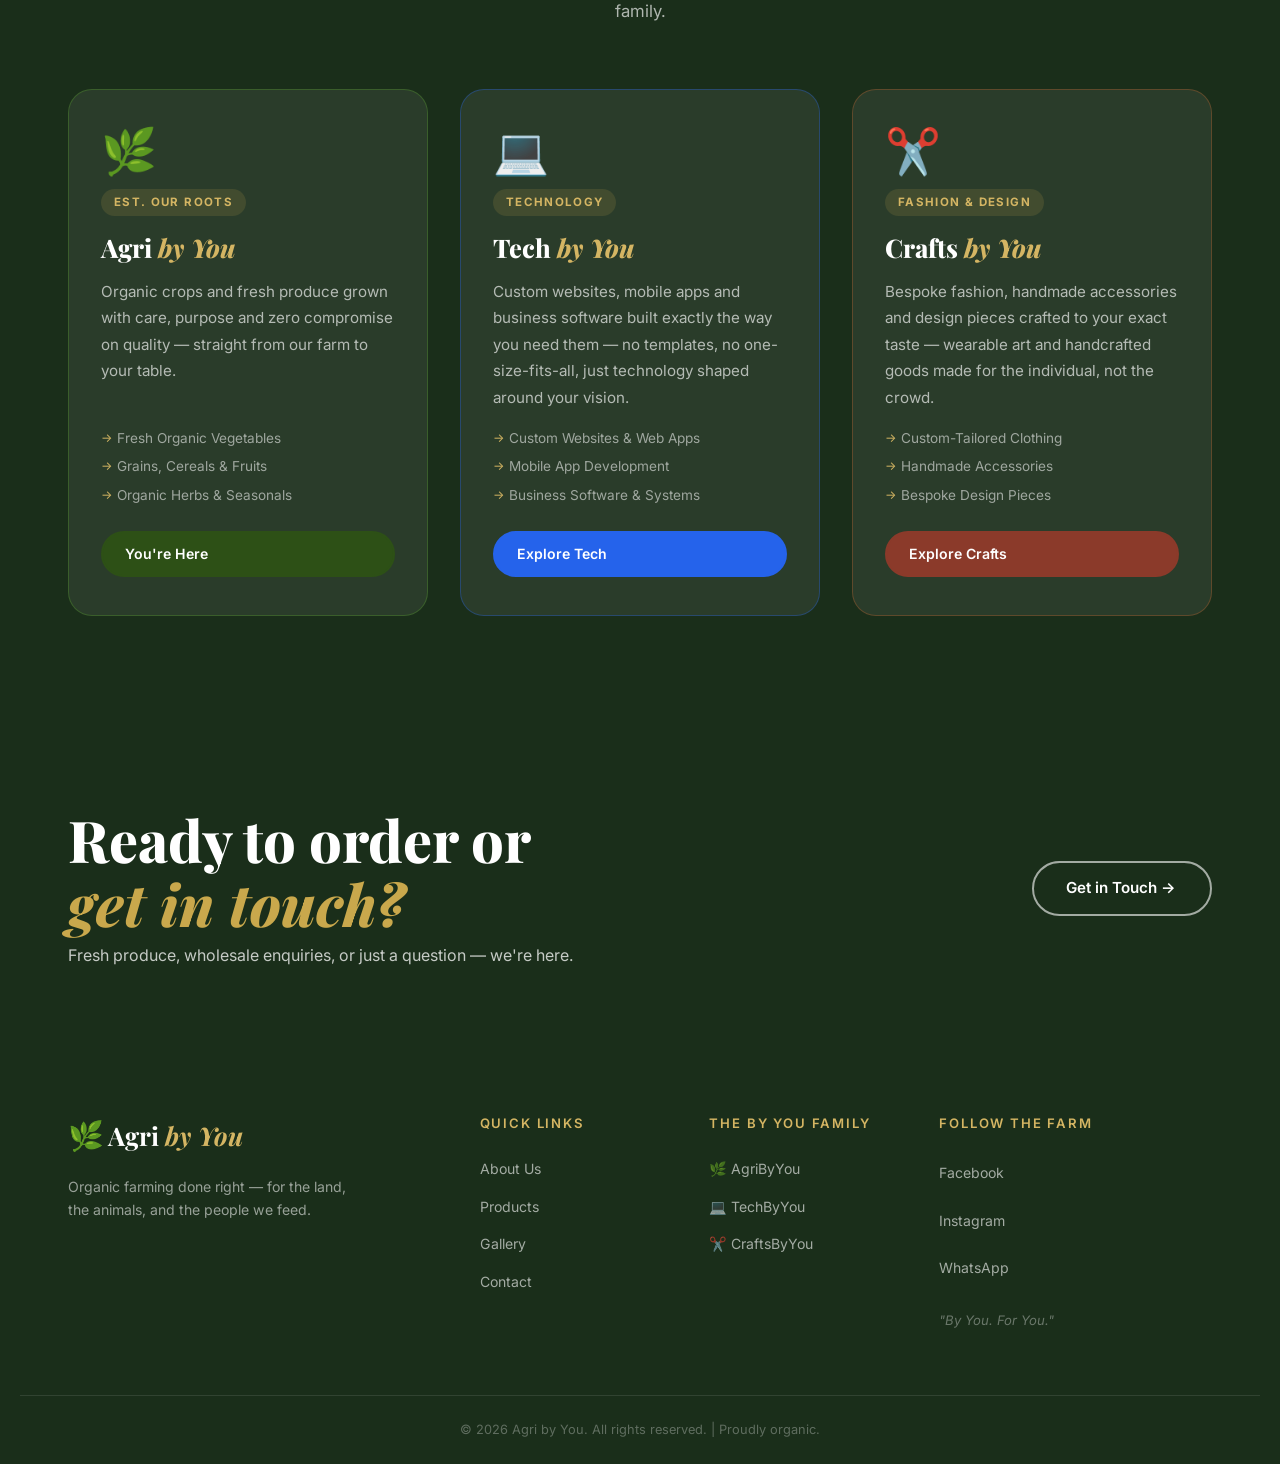
==== commit 8fdda150: "Remove duck references from home page, update to organic farming focus - Slide 1 subtitle: remove du" ====
--- a/index.html
+++ b/index.html
@@ -100,7 +100,7 @@
       <div class="slide-content container">
         <span class="slide-tag">100% Organic · Kenya</span>
         <h1 class="slide-title">Pure Food.<br /><em>Grown by Hand.</em></h1>
-        <p class="slide-sub">We grow organic crops and rear free-range ducks the way nature intended — no shortcuts, no compromises.</p>
+        <p class="slide-sub">We grow organic crops the way nature intended — rich soil, no chemicals, no compromises. Honest food from our farm to your table.</p>
         <div class="slide-actions">
           <a href="products.html" class="sh-btn-primary">Explore Products</a>
           <a href="#about" class="sh-btn-ghost">Our Story →</a>
@@ -128,15 +128,15 @@
     <!-- Slide 3 -->
     <div class="slide" data-slide="2">
       <div class="slide-bg">
-        <img src="https://images.unsplash.com/photo-1416879595882-3373a0480b5b?w=1800&q=80" alt="Lush crop fields" />
+        <img src="https://images.unsplash.com/photo-1464226184884-fa280b87c399?w=1800&q=80" alt="Organic farm harvest" />
       </div>
       <div class="slide-overlay"></div>
       <div class="slide-content container">
-        <span class="slide-tag">Free-Range · Chemical-Free</span>
-        <h1 class="slide-title">Nature's Way.<br /><em>Always.</em></h1>
-        <p class="slide-sub">No chemicals, no shortcuts. Every crop and every duck raised exactly the way nature — and you — intended.</p>
+        <span class="slide-tag">Pure Soil · Zero Chemicals</span>
+        <h1 class="slide-title">Rooted in<br /><em>Nature.</em></h1>
+        <p class="slide-sub">Rich, composted soil. Natural pest control. Zero chemicals — ever. The earth gives back exactly what it was given.</p>
         <div class="slide-actions">
-          <a href="about.html" class="sh-btn-primary">Learn More</a>
+          <a href="#about" class="sh-btn-primary">Our Story</a>
           <a href="contact.html" class="sh-btn-ghost">Get in Touch →</a>
         </div>
       </div>
@@ -174,7 +174,7 @@
       <div class="about-images">
         <div class="img-stack">
           <img src="images/veges.jpeg" alt="Lush crop fields" class="img-main" />
-          <img src="images/ducks.jpg" alt="Ducks on the farm" class="img-accent" />
+          <img src="images/fruits.webp" alt="Fresh organic harvest" class="img-accent" />
           <div class="img-badge">
             <span class="badge-num">10+</span>
             <span class="badge-label">Years of<br/>Farming</span>
@@ -270,11 +270,11 @@
           <div class="venture-icon">🌿</div>
           <div class="venture-tag">Est. Our Roots</div>
           <h3>Agri <em>by You</em></h3>
-          <p>Organic crops, free-range ducks and fresh produce grown with care, purpose and zero compromise on quality — straight from our farm to your table.</p>
+          <p>Organic crops and fresh produce grown with care, purpose and zero compromise on quality — straight from our farm to your table.</p>
           <ul class="venture-list">
             <li>Fresh Organic Vegetables</li>
-            <li>Free-Range Duck & Eggs</li>
-            <li>Grains, Fruits & Herbs</li>
+            <li>Grains, Cereals & Fruits</li>
+            <li>Organic Herbs & Seasonals</li>
           </ul>
           <a href="#about" class="btn btn-primary sm">You're Here</a>
         </div>
